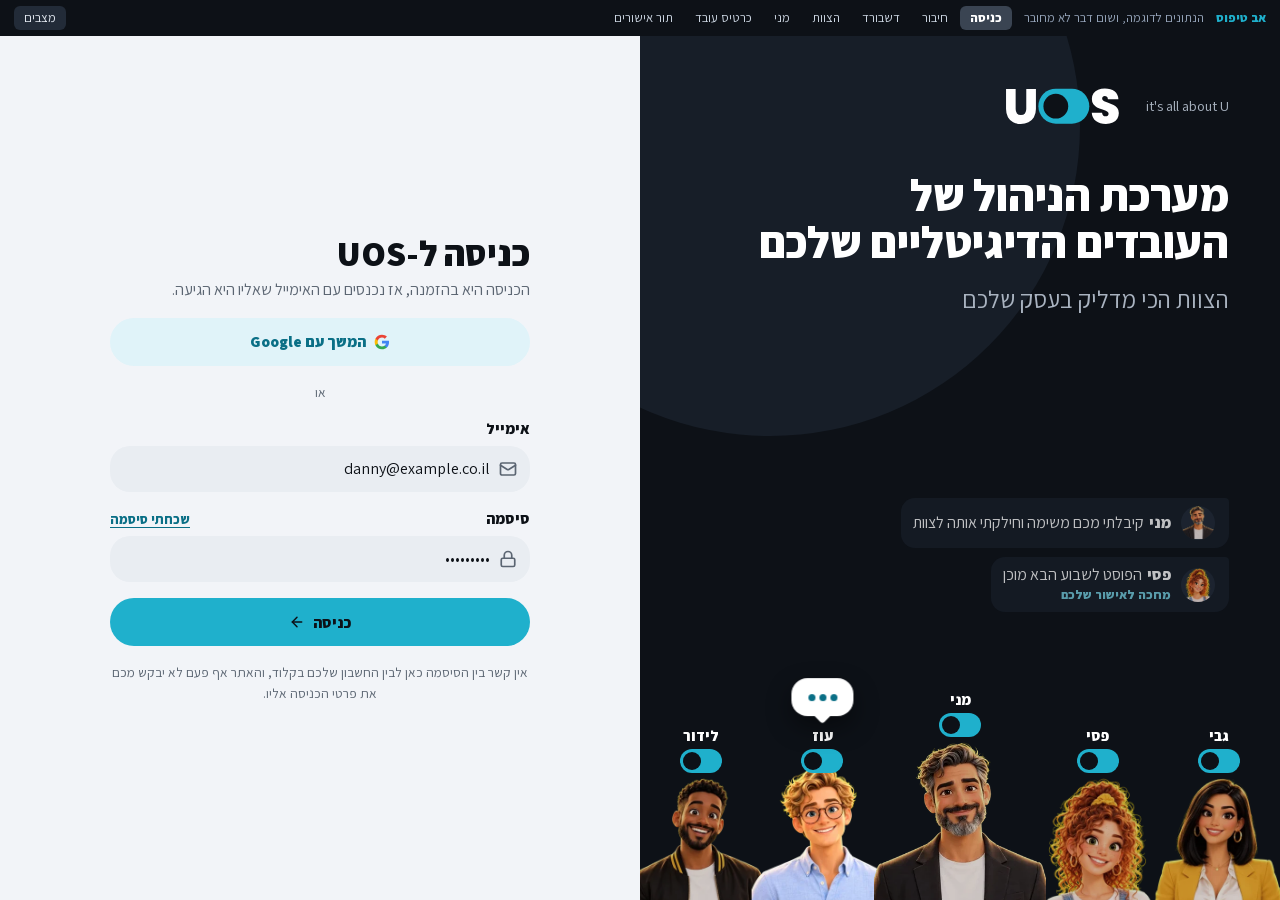
==== demo/index.html @ c89a8f2a "UOS: דלת כניסה באתר ב-uos.co.il/login, והדמו עובר ל-uos.co.il/demo דני, 17/11/2026: "ממשק יושב באתר " ====
<!DOCTYPE html>
<html lang="he" dir="rtl">
<head>
<meta charset="utf-8">
<meta name="viewport" content="width=device-width, initial-scale=1">
<title>ממשק הניהול של UOS</title>
<link rel="icon" href="data:image/svg+xml,%3Csvg xmlns='http://www.w3.org/2000/svg' viewBox='0 0 48 48'%3E%3Crect width='48' height='48' rx='13' fill='%230D1117'/%3E%3Crect x='7' y='12.3' width='34' height='23.3' rx='11.65' fill='%231FB0CC'/%3E%3Ccircle cx='18.65' cy='24' r='8.27' fill='%23fff'/%3E%3C/svg%3E">
<meta name="robots" content="noindex, nofollow, noarchive, nosnippet">
<meta property="og:title" content="ממשק הניהול של UOS">
<meta property="og:description" content="אב טיפוס, הנתונים לדוגמה">
<style>
@font-face { font-family: 'Assistant'; font-style: normal; font-weight: 400 800; font-display: swap; src: url([data-uri]) format('woff2'); unicode-range: U+0590-05FF, U+200C-2010, U+20AA, U+25CC, U+FB1D-FB4F; }
@font-face { font-family: 'Assistant'; font-style: normal; font-weight: 400 800; font-display: swap; src: url([data-uri]) format('woff2'); unicode-range: U+0000-00FF, U+0131, U+0152-0153, U+02BB-02BC, U+02C6, U+02DA, U+02DC, U+2000-200B, U+2011-206F, U+20AC, U+2122, U+2191, U+2193, U+2212, U+2215, U+FEFF, U+FFFD; }
@font-face { font-family: 'Poppins'; font-style: normal; font-weight: 800; font-display: swap; src: url([data-uri]) format('woff2'); }

/* ספר ארבעת המותגים (references/design/brands/BRANDS.md, 03/11/2026), ובמקום שהוא שותק הספר של נוריקה (projects/ai-os-product/brand, 02/11/2026). הדגש קורל #FF6652, כרטיס 32, שדה 20: חמישה צבעים וסקאלות מתוכם, טקסט שחור על תכלת ועל כתום, תכלת עמוק לטקסט על בהיר.
   בלי גרדיאנטים, בלי מסגרות ובלי קווים מפרידים: הפרדה בגוון רקע ובצל רך. כתום מלא רק לדגש אחד, וכתום רך לאזהרה. */
:root {
  --tq: #1FB0CC; --tq-50: #EDF9FB; --tq-100: #D7F1F6; --tq-200: #AAE1EC; --tq-300: #74CEDF; --tq-700: #136D7E; --tq-800: #0E4D5A; --tq-deep: #0A6F86;
  --or: #FF6652; --or-300: #FFA195; --or-600: #C33A28; --or-50: #FFF3F1; --or-soft: #FFE8E5; --or-ink: #941B0B;
  --ink: #0D1117; --ink-2: #171E28; --ink-3: #222B38; --ink-mut: #A9B3C0; --off: #C6CDD6; --off-dark: #3A4452;
  --bg: #F2F4F8; --fg: #0D1117; --muted: #5B6572; --border: #E9EDF2; --tint: #E9EDF2; --card: #fff; --hover: #F6F8FA; --row: #F2F4F8;
  --brand: var(--tq); --brand-deep: var(--tq-deep); --brand-soft: #E0F3F9; --brand-mid: var(--tq-200); --brand-ink: var(--tq-deep); --on-brand: var(--ink); --wait: var(--or-600);
  --panel: var(--ink); --side: var(--ink); --side-acc: var(--tq); --side-knob: var(--ink); --side-ink: var(--ink); --dot: var(--tq);
  --blue: var(--ink); --blue-soft: var(--tint); --green: var(--tq-deep); --green-soft: #E0F3F9; --red: #AC3424; --red-soft: var(--or-soft);
  --grad: var(--tq);
  --sh: 0 1px 2px rgba(13, 17, 23, .04), 0 6px 20px rgba(13, 17, 23, .06);
  --sh-up: 0 14px 40px rgba(13, 17, 23, .12);
  --ring: 0 0 0 4px rgba(31, 176, 204, .35);
  --r-s: 8px; --r: 14px; --r-lg: 32px;
  --f: 'Assistant', 'Arial Hebrew', Arial, sans-serif; --num: 'Poppins', 'Assistant', Arial, sans-serif; --mono: ui-monospace, Menlo, Consolas, monospace;
  --ease: cubic-bezier(.22, .61, .36, 1); --bar: 36px; --top: 64px;
  color-scheme: light;
}

* { box-sizing: border-box; }
html { height: 100%; }
body { min-height: 100%; } /* לא height: הסרגל הדביק בראש נעלם בגלילה כשהגוף נעצר בגובה החלון */
body { margin: 0; background: var(--bg); color: var(--fg); font-family: var(--f); font-size: 16px; line-height: 1.5; -webkit-font-smoothing: antialiased; }
h1, h2, h3, p, ul, dl, dd { margin: 0; padding: 0; }
ul { list-style: none; }
h1 { font-size: clamp(1.75rem, 2.8vw, 2.25rem); font-weight: 800; line-height: 1.1; }
b, strong { font-weight: 800; }
button { font: inherit; color: inherit; background: none; border: 0; padding: 0; cursor: pointer; text-align: start; }
input, textarea { font: inherit; color: inherit; }
svg.i { width: 18px; height: 18px; flex: none; fill: none; stroke: currentColor; stroke-width: 2.25; stroke-linecap: round; stroke-linejoin: round; }
:focus-visible { outline: 3px solid rgba(31, 176, 204, .55); outline-offset: 2px; border-radius: 8px; }
svg.fi-i { width: 20px; height: 20px; flex: none; fill: currentColor; }
.num { font-variant-numeric: tabular-nums; }
.code { font-family: var(--mono); direction: ltr; unicode-bidi: isolate; }
.muted { color: var(--muted); }

/* סרגל אב הטיפוס, מחוץ למוצר */
.proto { position: sticky; top: 0; z-index: 60; height: var(--bar); display: flex; align-items: center; gap: 12px; padding: 0 14px; background: var(--fg); color: #fff; font-size: .8rem; }
.proto b { white-space: nowrap; color: var(--brand); }
.proto-note { color: #94A3B8; white-space: nowrap; }
.chips { display: flex; gap: 2px; overflow-x: auto; scrollbar-width: none; flex: 1; min-width: 0; }
.chips::-webkit-scrollbar { display: none; }
.chip { padding: 2px 10px; border-radius: 6px; white-space: nowrap; color: #CBD5E1; }
.chip:hover { background: var(--ink-3); color: #fff; }
.chip[aria-current="true"] { background: var(--off-dark); color: #fff; font-weight: 800; }
.proto-more { position: relative; flex: none; }
.proto-btn { background: var(--ink-3); border-radius: 6px; padding: 2px 10px; white-space: nowrap; color: #E2E8F0; }
.proto-btn:hover { background: var(--off-dark); }
.proto :focus-visible { outline-color: var(--brand); }
.pop { position: absolute; top: calc(100% + 6px); inset-inline-end: 0; width: 280px; background: #fff; color: var(--fg); border-radius: var(--r); box-shadow: var(--sh-up); padding: 14px; display: grid; gap: 12px; z-index: 70; font-size: .84rem; }
.pop .lbl { display: block; font-weight: 800; margin-bottom: 4px; }
.pop :focus-visible { outline-color: var(--brand-deep); }
.mode { display: flex; background: var(--bg); border-radius: 8px; padding: 3px; gap: 2px; }
.mode button { flex: 1; text-align: center; border-radius: 6px; padding: 3px 6px; }
.mode button[aria-pressed="true"] { background: #fff; box-shadow: var(--sh); font-weight: 800; }

/* מעטפת */
.shell { display: grid; grid-template-columns: 256px minmax(0, 1fr); min-height: calc(100% - var(--bar)); }
.sidenav { position: sticky; top: var(--bar); height: calc(100vh - var(--bar)); background: var(--side); color: #fff; display: flex; flex-direction: column; }
.brand { height: var(--top); display: flex; align-items: center; padding-inline: 20px; flex: none; }
.brand .logo { color: #fff; }
.brand .lg-pill, .white-logo .lg-pill { fill: var(--side-acc); }
.brand .lg-knob, .white-logo .lg-knob { fill: var(--side-knob); }
.logo { display: inline-flex; align-items: center; direction: ltr; color: var(--fg); }
.lg { display: block; height: 22px; width: auto; }
.lg-pill { fill: var(--dot); }
.lg-knob { fill: #fff; }

.navs { flex: 1; overflow-y: auto; padding: 16px 10px; display: grid; gap: 18px; align-content: start; }
.navs .all { display: grid; gap: 18px; }
.navs small { display: block; padding: 0 12px 6px; color: var(--ink-mut); font-size: .76rem; font-weight: 800; }
.navs ul { display: grid; gap: 2px; }
.nv { --ic2: var(--ink); position: relative; display: flex; align-items: center; gap: 12px; width: 100%; padding: 10px 12px; border-radius: var(--r); font-weight: 800; font-size: .95rem; color: hsl(0 0% 100% / .82); transition: background .15s, color .15s; }
.nv svg.i, .nv svg.fi-i { width: 20px; height: 20px; color: var(--ink-mut); transition: color .15s; }
.nv:hover { --ic2: var(--ink-2); background: var(--ink-2); color: #fff; }
.nv[aria-current="page"] { --ic2: var(--ink-3); background: var(--ink-3); color: #fff; }
.nv[aria-current="page"] svg.i, .nv[aria-current="page"] svg.fi-i { color: var(--side-acc); }
.nv-count { margin-inline-start: auto; min-width: 21px; height: 21px; padding: 0 6px; border-radius: 999px; background: var(--side-acc); color: var(--side-ink); font-family: var(--num); font-size: .72rem; font-weight: 800; display: inline-grid; place-items: center; }
.nav-foot { padding: 10px; display: grid; gap: 2px; }
.topbar { position: sticky; top: var(--bar); z-index: 40; height: var(--top); background: #fff; display: flex; align-items: center; justify-content: space-between; gap: 12px; padding-inline: clamp(16px, 2.4vw, 32px); }
.acct { display: flex; align-items: center; gap: 10px; font-weight: 800; min-width: 0; }
.top-logo { display: none; }
.pcchip { display: inline-flex; align-items: center; gap: 7px; font-size: .84rem; font-weight: 400; color: var(--muted); padding-inline-start: 8px; white-space: nowrap; }
.top-act { display: flex; align-items: center; gap: 8px; }
.top-act .btn { height: 44px; }
.hb-lab { display: none; }
.iconbtn { --ic2: var(--bg); position: relative; width: 44px; height: 44px; display: grid; place-items: center; border-radius: 999px; background: var(--bg); color: var(--fg); transition: background .15s; }
.iconbtn:hover { --ic2: var(--tint); background: var(--tint); }
.iconbtn .dotn { position: absolute; top: -6px; inset-inline-end: -6px; min-width: 18px; height: 18px; padding: 0 4px; border-radius: 999px; background: var(--or); color: var(--ink); font-family: var(--num); font-size: .66rem; font-weight: 800; display: grid; place-items: center; }
.iconbtn .dotn.tq { background: var(--tq); }
main { padding: clamp(18px, 2.4vw, 32px); padding-bottom: 64px; min-width: 0; }
.page { max-width: 1240px; margin-inline: auto; display: grid; gap: 24px; }
.page.enter > * { animation: rise .32s var(--ease) both; }
.page.enter > *:nth-child(2) { animation-delay: .04s; }
.page.enter > *:nth-child(3) { animation-delay: .08s; }
.page.enter > *:nth-child(4) { animation-delay: .12s; }
@keyframes rise { from { opacity: 0; transform: translateY(6px); } to { opacity: 1; transform: none; } }
.head { display: flex; flex-wrap: wrap; gap: 10px 20px; align-items: flex-end; justify-content: space-between; }
.head small { display: block; color: var(--muted); font-size: .88rem; margin-bottom: 3px; }
.lead { color: var(--muted); max-width: 66ch; margin-top: 5px; }
.back { font-weight: 800; font-size: .9rem; color: var(--muted); display: inline-flex; gap: 4px; align-items: center; width: fit-content; }
.back:hover { color: var(--fg); }
.back svg.i { width: 16px; height: 16px; }

/* כפתורים */
/* הכפתורים מהספר: עגולים לגמרי, ראשי בתכלת עם טקסט שחור, משני בתכלת רך, ושום כפתור אדום */
.btn { display: inline-flex; align-items: center; justify-content: center; gap: 8px; min-height: 44px; border-radius: 999px; padding: 0 22px; font-weight: 800; font-size: .95rem; white-space: nowrap; transition: background .2s, color .2s, box-shadow .2s; }
.btn:focus-visible { outline: 0; box-shadow: var(--ring); }
.btn svg.i { width: 16px; height: 16px; }
.btn.pri { background: var(--tq); color: var(--ink); }
.btn.pri:hover { background: #4CC4DB; }
.btn.pri:active { background: #1593AD; }
.btn.line { background: var(--brand-soft); color: var(--brand-deep); }
.btn.line:hover { background: var(--tq-100); }
.btn.ghost-red { color: var(--brand-deep); }
.btn.ghost-red:hover { background: var(--tq-50); }
.btn.redline { background: var(--tint); color: var(--fg); }
.btn.redline:hover { background: var(--off); }
.btn.redfill { background: var(--ink); color: #fff; }
.btn.sim { color: var(--muted); background: var(--tint); font-weight: 800; }
.btn.sim:hover { background: var(--off); }
.btn.sm { min-height: 36px; padding: 0 16px; font-size: .88rem; }
.btn.full { width: 100%; min-height: 48px; }
.link { color: var(--muted); font-size: .87rem; font-weight: 800; display: inline-flex; align-items: center; gap: 5px; white-space: nowrap; }
.link:hover { color: var(--fg); }
.link svg.i { width: 15px; height: 15px; }
.tlink { color: var(--brand-ink); font-weight: 800; text-decoration: underline; text-underline-offset: 3px; }

/* כרטיסים */
.card { background: var(--card); border-radius: var(--r-lg); box-shadow: var(--sh); min-width: 0; }
.card-h { display: flex; align-items: center; justify-content: space-between; gap: 14px; padding: 18px 20px 12px; }
.card-h h2 { font-size: 1.15rem; font-weight: 800; line-height: 1.25; }
.card-h small { display: block; color: var(--muted); font-size: .84rem; }
.card-b { padding: 16px 20px; }
.pill { display: inline-flex; align-items: center; gap: 5px; border-radius: 999px; padding: 2px 10px; font-size: .78rem; font-weight: 800; white-space: nowrap; }
.pill.accent { background: var(--brand-soft); color: var(--brand-ink); }
.pill.green { background: var(--green-soft); color: var(--green); }
.pill.red { background: var(--or-soft); color: var(--or-ink); }
.pill.blue { background: var(--blue-soft); color: var(--blue); }
.pill.gray { background: var(--tint); color: var(--muted); }
.dot { display: inline-block; width: 8px; height: 8px; border-radius: 50%; flex: none; background: var(--tq); }
.dot.live { animation: ping 2.2s ease-out infinite; }
.dot.bad { background: var(--or-600); }
.dot.off { background: var(--off); }
.dot.wait { background: var(--wait); animation: pingg 1.8s ease-out infinite; }
@keyframes ping { 0% { box-shadow: 0 0 0 0 rgba(31, 176, 204, .5); } 100% { box-shadow: 0 0 0 8px rgba(31, 176, 204, 0); } }
@keyframes pingg { 0% { box-shadow: 0 0 0 0 rgba(255, 102, 82, .55); } 100% { box-shadow: 0 0 0 9px rgba(255, 102, 82, 0); } }

/* דמות */
.face { display: inline-block; flex: none; border-radius: 50%; object-fit: cover; object-position: top center; background: var(--brand-soft); width: 40px; height: 40px; }
.face.s { width: 30px; height: 30px; }
.face.l { width: 46px; height: 46px; }
.off-face { filter: grayscale(1); opacity: .65; }
.stack { display: inline-flex; }
.stack .face { width: 30px; height: 30px; box-shadow: 0 0 0 2px #fff; }
.stack .face + .face { margin-inline-start: -9px; }

/* התראה */
.alert { display: flex; flex-wrap: wrap; align-items: center; gap: 6px 12px; border-radius: var(--r); padding: 11px 16px; }
.alert svg.i { flex: none; }
.alert b { font-weight: 800; }
.alert span { flex: 1 1 300px; }
.alert.red { background: var(--or-soft); color: var(--or-ink); }
.alert.red svg.i { color: var(--or-600); }
.alert.solid { background: var(--ink); color: #fff; } /* לא קורל: הדגש רק בפרט קטן, וכאן הוא כבר על הפעמון */

/* כרטיסי נתון */
.tiles { display: grid; grid-template-columns: repeat(4, minmax(0, 1fr)); gap: 16px; }
.tile { position: relative; overflow: hidden; display: flex; flex-direction: column; gap: 12px; width: 100%; padding: 18px 20px; background: #fff; border-radius: var(--r-lg); box-shadow: var(--sh); transition: transform .22s var(--ease), box-shadow .22s var(--ease); }
button.tile:hover { transform: translateY(-2px); box-shadow: var(--sh-up); }
.tile > * { position: relative; }
.tile .ic { --ic2: var(--t-bg); width: 46px; height: 46px; border-radius: var(--r); background: var(--t-bg); color: var(--t-fg); display: grid; place-items: center; }
.tile .ic svg.i, .tile .ic svg.fi-i { width: 26px; height: 26px; }
.tile .lab { color: var(--muted); font-size: .88rem; }
.tile .val { font-family: var(--num); font-size: 1.85rem; font-weight: 800; line-height: 1.1; }
.tile .val small { font-size: .95rem; font-weight: 400; color: var(--muted); letter-spacing: 0; }
.tile .sub { color: var(--muted); font-size: .82rem; margin-top: 3px; }
.t-accent { --t-bg: var(--brand-soft); --t-fg: var(--tq); }
.t-green { --t-bg: var(--brand-soft); --t-fg: var(--tq); }
.t-red { --t-bg: var(--or-soft); --t-fg: var(--or-600); }
.t-blue { --t-bg: var(--tint); --t-fg: var(--ink); }

/* לוח הצוות */
.board-th, .bw { display: grid; grid-template-columns: minmax(210px, 1.5fr) minmax(170px, 1fr) minmax(190px, auto) 56px 38px; gap: 16px; align-items: center; padding-inline: 20px; }
.board-th { padding-block: 4px 6px; margin-inline: 10px; font-size: .8rem; font-weight: 800; color: var(--muted); }
.bw { padding-block: 12px; margin: 0 10px 6px; border-radius: var(--r); background: var(--row); transition: background .15s; }
.bw:hover { background: var(--tq-50); }
.bw.late { background: var(--or-50); }
.bw-who { display: flex; align-items: center; gap: 12px; min-width: 0; width: 100%; }
.bw-who b { display: block; font-weight: 800; font-size: 1rem; line-height: 1.25; transition: color .15s; }
.bw-who small { display: block; color: var(--muted); font-size: .84rem; line-height: 1.3; }
.bw-who:hover b { color: var(--brand-deep); }
.hb { display: flex; align-items: center; gap: 9px; font-size: .9rem; font-weight: 800; }
.hb.bad { color: var(--red); }
.hb.off { color: var(--muted); font-weight: 400; }
.sync { display: block; font-size: .78rem; font-weight: 400; color: var(--muted); }
.lvcell { display: grid; gap: 3px; justify-items: start; }
.lvcell small { font-size: .78rem; color: var(--muted); }
.lvs { display: inline-flex; background: var(--tint); border-radius: 999px; padding: 3px; gap: 2px; }
.lvs button { width: 34px; height: 30px; border-radius: 999px; text-align: center; font-family: var(--num); font-weight: 800; font-size: .86rem; color: var(--muted); transition: background .15s, color .15s; }
.lvs button:hover { color: var(--fg); background: #fff; }
.lvs button[aria-pressed="true"] { background: var(--tq); color: var(--ink); }
.bw.off .lvs { opacity: .55; }
/* המתג מהספר: דלוק בתכלת עם ידית שחורה, כבוי באפור עם ידית לבנה. בעברית הידית של הדלוק בצד שמאל, כמו בלוגו */
.sw { position: relative; width: 42px; height: 24px; border-radius: 999px; background: var(--off); flex: none; transition: background .25s; }
.sw::before { content: ""; position: absolute; inset: -10px; }
.sw::after { content: ""; position: absolute; top: 3px; right: 3px; width: 18px; height: 18px; border-radius: 50%; background: #fff; box-shadow: 0 1px 3px rgba(0, 0, 0, .25); transition: right .45s ease-in-out, background .25s; }
.sw[aria-checked="true"] { background: var(--tq); }
.sw[aria-checked="true"]::after { right: 21px; background: var(--ink); box-shadow: none; }
.sw:disabled { opacity: .45; cursor: not-allowed; }
.rowconfirm { display: flex; flex-wrap: wrap; align-items: center; gap: 8px 14px; padding: 12px 20px; margin: 0 10px 6px; border-radius: var(--r); background: var(--brand-soft); }
.rowconfirm span { flex: 1 1 320px; }
.rowconfirm b { font-weight: 800; }
.board-foot { display: flex; flex-wrap: wrap; align-items: center; justify-content: space-between; gap: 10px 16px; padding: 12px 20px; }
.guard { display: inline-flex; align-items: center; gap: 8px; color: var(--muted); font-size: .88rem; }
.guard svg.i { color: var(--green); }
.two { display: grid; grid-template-columns: repeat(2, minmax(0, 1fr)); gap: 20px; align-items: start; }
.lrow { display: flex; align-items: center; gap: 12px; padding: 11px 16px; margin: 0 10px 6px; width: calc(100% - 20px); border-radius: var(--r); background: var(--row); }
.lrow:last-child { margin-bottom: 10px; }
button.lrow:hover { background: var(--tq-50); }
.lrow .tx { flex: 1; min-width: 0; }
.lrow b { display: block; font-weight: 800; line-height: 1.3; }
.lrow small { display: block; color: var(--muted); font-size: .82rem; }
.lrow time { color: var(--muted); font-size: .84rem; white-space: nowrap; }
.empty { display: grid; justify-items: center; text-align: center; gap: 6px; padding: 34px 20px; }
.empty .eic { --ic2: var(--tq-50); width: 64px; height: 64px; border-radius: 50%; background: var(--tq-50); color: var(--tq); display: grid; place-items: center; margin-bottom: 6px; }
.empty .eic svg { width: 30px; height: 30px; }
.empty b { font-weight: 800; font-size: 1.05rem; }
.empty p { color: var(--muted); max-width: 48ch; }

/* כניסה */
.login { display: grid; grid-template-columns: minmax(0, 1fr) minmax(0, 1fr); min-height: calc(100vh - var(--bar)); }
.login-side { position: relative; overflow: hidden; background: var(--panel); color: #fff; display: flex; flex-direction: column; padding: clamp(28px, 4vw, 56px); gap: 18px; }
.login-side::before { content: ""; position: absolute; width: 620px; height: 620px; border-radius: 50%; top: -220px; inset-inline-end: -180px; background: var(--ink-2); }
.white-logo { position: relative; display: inline-flex; align-items: center; gap: 5px; direction: ltr; align-self: flex-start; }
.white-logo { color: #fff; }
.white-logo .lg { height: clamp(34px, 3vw, 46px); }
.lg-btn { display: block; padding: 0; background: none; border: 0; color: inherit; cursor: pointer; }
.lg-knob { transition: transform .5s ease-in-out; }
.lg-pill { transition: fill .3s; }
.lg-btn.idle .lg-knob { animation: lg-knob 6s var(--ease) infinite; }
.lg-btn[aria-pressed="false"] .lg-knob, .logo:hover .lg-knob { transform: translateX(46px); }
.lg-btn[aria-pressed="false"] .lg-pill { fill: var(--off-dark); }
@keyframes lg-knob { 0%, 58% { transform: none; } 66%, 82% { transform: translateX(46px); } 90%, 100% { transform: none; } }
.white-logo i { width: 0; margin-inline: 8px; }
.white-logo .t { font-size: .92rem; font-weight: 400; color: var(--ink-mut); }
.login-side h2 { position: relative; font-size: clamp(2.1rem, 3.5vw, 4.4rem); font-weight: 800; line-height: 1.06; margin-top: clamp(10px, 3vh, 36px); color: #fff; }
.login-side p { position: relative; font-size: clamp(1.2rem, 1.9vw, 1.9rem); font-weight: 400; line-height: 1.25; color: var(--ink-mut); }
.lu-feed { position: relative; flex: 1 1 0; min-height: 130px; display: flex; flex-direction: column; justify-content: flex-end; align-items: flex-start; gap: 9px; overflow: hidden; -webkit-mask-image: linear-gradient(180deg, transparent 0, #000 30px); mask-image: linear-gradient(180deg, transparent 0, #000 30px); }
.lu-card { flex: none; display: flex; align-items: center; gap: 10px; max-width: min(500px, 100%); padding: 8px 14px 8px 12px; border-radius: 14px; background: var(--ink-2); border: 0; color: #fff; line-height: 1.3; transition: opacity .35s, transform .4s var(--ease); }
.lu-card { border-start-start-radius: 4px; }
.lu-card.old { opacity: .74; }
.lu-card.fresh { animation: lu-fresh 1.1s var(--ease); }
@keyframes lu-fresh { from { background: var(--tq-800); } }
.lu-fly { position: absolute; top: 0; left: 0; z-index: 6; opacity: 0; pointer-events: none; transform-origin: var(--tail) 100%; transition: transform .52s cubic-bezier(.3, 1.28, .6, 1), opacity .12s; will-change: transform; }
.lu-fly.on { opacity: 1; }
.lu-fly.open { transition: transform .3s var(--ease), width .3s var(--ease), height .3s var(--ease); }
.lu-fly.land { transition: transform .58s cubic-bezier(.45, .05, .2, 1), width .58s cubic-bezier(.45, .05, .2, 1), height .58s cubic-bezier(.45, .05, .2, 1); }
.lu-bub { position: relative; overflow: hidden; width: 100%; height: 100%; max-width: none; background: #fff; border-radius: 16px; color: var(--fg); box-shadow: 0 10px 26px rgba(0, 0, 0, .45); transition: background .5s, border-color .5s, border-radius .5s, color .5s, box-shadow .5s; }
.lu-fly.land .lu-bub { background: var(--ink-2); border-radius: 14px; border-start-start-radius: 4px; color: #fff; box-shadow: none; }
.lu-card.lu-bub img { width: 0; margin-inline-end: -10px; opacity: 0; transition: width .58s cubic-bezier(.45, .05, .2, 1), margin .58s cubic-bezier(.45, .05, .2, 1), opacity .35s; }
.lu-fly.land .lu-bub img { width: 34px; margin-inline-end: 0; opacity: 1; }
.lu-fly .lu-tx { flex: none; width: var(--tw); opacity: 0; transition: opacity .22s .08s; }
.lu-fly.open .lu-tx { opacity: 1; }
.lu-card.lu-bub .lu-ap { color: var(--brand-deep); transition: color .5s; }
.lu-fly.land .lu-bub .lu-ap { color: var(--tq-300); }
.lu-dots { position: absolute; inset: 0; display: flex; align-items: center; justify-content: center; gap: 4px; transition: opacity .14s; }
.lu-dots i { width: 7px; height: 7px; border-radius: 50%; background: var(--brand-deep); animation: tdot 1s infinite; }
.lu-dots i:nth-child(2) { animation-delay: .15s; }
.lu-dots i:nth-child(3) { animation-delay: .3s; }
.lu-fly.open .lu-dots { opacity: 0; }
.lu-tail { position: absolute; top: 100%; left: var(--tail); width: 14px; height: 14px; margin: -9px 0 0 -7px; border-radius: 3px; background: #fff; transform: rotate(45deg); transition: left .3s var(--ease), opacity .16s; }
.lu-fly.land .lu-tail { opacity: 0; }
.lu-card.in { animation: lu-in .42s var(--ease) both; }
.lu-card img { flex: none; width: 34px; height: 34px; border-radius: 50%; object-fit: cover; object-position: top center; background: var(--ink-3); }
.lu-card b { font-weight: 800; margin-inline-end: 5px; }
.lu-card .lu-ap { display: block; margin-top: 1px; color: var(--tq-300); font-size: .8rem; font-weight: 800; }
@keyframes lu-in { from { opacity: 0; transform: translateY(12px); } }
.lineup { position: relative; margin-inline: calc(clamp(28px, 4vw, 56px) * -1); margin-bottom: calc(clamp(28px, 4vw, 56px) * -1 - 14px); display: flex; justify-content: center; align-items: flex-end; }
.lu { position: relative; flex: 1 1 19%; min-width: 0; display: flex; flex-direction: column; align-items: center; transition: transform .38s var(--ease); }
.lu:nth-child(3) { flex-basis: 24%; z-index: 2; }
.lu:nth-child(2), .lu:nth-child(4) { z-index: 1; }
.lu:nth-child(2) { transition-delay: .05s; } .lu:nth-child(3) { transition-delay: .1s; } .lu:nth-child(4) { transition-delay: .15s; } .lu:nth-child(5) { transition-delay: .2s; }
.lu img { display: block; width: 112%; max-width: none; margin-inline: -6%; height: auto; transform-origin: 50% 100%; transition: transform .38s var(--ease), filter .38s; }
.lu.talk img { transform: translateY(-7px) scale(1.035); }
.lineup.speaking .lu:not(.talk):not(.off) img { filter: brightness(.82) saturate(.88); }
.lu.off { transform: translateY(16px); }
.lu.off img { filter: grayscale(1) brightness(.68); }
.lu-c { position: relative; z-index: 3; display: flex; flex-direction: column; align-items: center; gap: 5px; margin-bottom: 5px; color: #fff; font-size: .92rem; font-weight: 800; line-height: 1; }
.lu .sw { background: var(--off-dark); }
.lu .sw[aria-checked="true"] { background: var(--side-acc); }
.lu .sw[aria-checked="true"]::after { background: var(--side-knob); }
@media (prefers-reduced-motion: reduce) { .lg-btn.idle .lg-knob, .lu-card.in { animation: none; } }
.login-form { background: var(--bg); display: grid; place-items: center; padding: clamp(24px, 4vw, 56px); }
.login-form .inner { width: min(420px, 100%); display: grid; gap: 16px; }
.field { display: grid; gap: 6px; }
.field label, .flabel { font-weight: 800; font-size: .93rem; display: flex; justify-content: space-between; align-items: baseline; }
.inwrap { position: relative; }
.inwrap svg.i { position: absolute; inset-inline-start: 13px; top: 50%; transform: translateY(-50%); color: var(--muted); pointer-events: none; }
.field input, .field textarea { width: 100%; min-height: 46px; padding: 10px 16px; border: 0; border-radius: 20px; background: var(--tint); transition: background .15s, box-shadow .15s; }
.inwrap input { padding-inline-start: 40px; }
.inwrap input.ltr { padding-right: 40px; padding-left: 14px; }
.field input:focus, .field textarea:focus { outline: 0; background: #fff; box-shadow: var(--ring); }
input.ltr { direction: ltr; text-align: right; }
.or { display: flex; align-items: center; justify-content: center; color: var(--muted); font-size: .84rem; }
.fine { color: var(--muted); font-size: .84rem; text-align: center; }

/* חיבור */
.stage { position: relative; display: grid; grid-template-columns: 1fr minmax(90px, 1.3fr) 1fr; align-items: center; gap: 8px; padding: 26px clamp(16px, 4vw, 48px) 20px; background: var(--tq-50); border-radius: var(--r-lg) var(--r-lg) 0 0; }
.stage.ok { background: var(--brand-soft); }
.node { display: grid; justify-items: center; gap: 5px; text-align: center; min-width: 0; }
.node-ic { --ic2: #fff; width: 68px; height: 68px; border-radius: var(--r-lg); background: #fff; box-shadow: var(--sh-up); display: grid; place-items: center; }
.node-ic svg.i, .node-ic svg.fi-i { width: 34px; height: 34px; color: var(--tq); }
.node-ic .mark { display: block; width: 42px; height: auto; color: var(--fg); }
.node b { font-weight: 800; }
.node small { color: var(--muted); font-size: .82rem; }
.wire { position: relative; height: 4px; border-radius: 4px; margin-top: -40px; background-image: repeating-linear-gradient(90deg, var(--brand) 0 8px, transparent 8px 16px); background-size: 16px 4px; animation: flow .7s linear infinite; }
@keyframes flow { to { background-position: -16px 0; } }
.stage.ok .wire { background: var(--tq); animation: none; }
.wire .chk { position: absolute; top: 50%; left: 50%; translate: -50% -50%; width: 30px; height: 30px; border-radius: 50%; background: var(--tq); color: var(--ink); display: grid; place-items: center; box-shadow: 0 0 0 4px var(--brand-soft); animation: pop .35s var(--ease) both; }
.wire .chk svg.i { width: 16px; height: 16px; }
@keyframes pop { from { opacity: 0; scale: .6; } to { opacity: 1; scale: 1; } }
.waitline { display: flex; align-items: center; justify-content: center; gap: 12px; font-weight: 800; padding: 12px 20px; flex-wrap: wrap; }
.conn { display: grid; grid-template-columns: minmax(0, 1.55fr) minmax(290px, 1fr); gap: 20px; align-items: start; }
.steps { display: grid; padding: 6px 20px 8px; }
.step { position: relative; display: grid; grid-template-columns: 34px minmax(0, 1fr); gap: 14px; padding: 15px 0; }
.step:not(:last-child)::before { content: ""; position: absolute; inset-inline-start: 16px; top: 52px; bottom: -12px; width: 2px; background: var(--border); }
.step .n { width: 34px; height: 34px; border-radius: 50%; background: var(--grad); color: var(--on-brand); display: grid; place-items: center; font-family: var(--num); font-weight: 800; font-size: .9rem; position: relative; }
.step h3 { font-size: 1.02rem; font-weight: 800; line-height: 1.35; margin-top: 4px; }
.step p { color: var(--muted); font-size: .92rem; }
.step .body { display: grid; gap: 9px; min-width: 0; }
.cmd { display: flex; align-items: center; gap: 8px; justify-content: space-between; background: var(--brand-soft); border-radius: var(--r); padding: 8px; }
.cmd .code { font-size: 1.06rem; font-weight: 800; padding-inline: 10px; white-space: nowrap; overflow-x: auto; scrollbar-width: none; }
.meta { display: flex; flex-wrap: wrap; gap: 6px 14px; color: var(--muted); font-size: .86rem; align-items: center; }
.meta .tm { display: inline-flex; align-items: center; gap: 5px; }
.meta svg.i { width: 15px; height: 15px; }
.chatmock { background: var(--ink); color: var(--tint); border-radius: var(--r); padding: 12px 14px; font-size: .9rem; display: grid; gap: 6px; }
.chatmock .q { direction: ltr; text-align: right; font-family: var(--mono); font-size: .84rem; color: var(--brand); }
.flowh { display: flex; align-items: center; gap: 9px; font-weight: 800; }
.flowh .fi { --ic2: var(--brand-soft); width: 38px; height: 38px; border-radius: 12px; display: grid; place-items: center; background: var(--brand-soft); color: var(--tq); }
.flowh .fi svg.i, .flowh .fi svg.fi-i { width: 22px; height: 22px; }
.flow { display: grid; gap: 7px; padding: 10px 0 0; font-size: .92rem; }
.flow li { display: flex; gap: 8px; }
.flow svg.i { width: 15px; height: 15px; margin-top: 4px; color: var(--muted); }
.flowbox + .flowbox { margin-top: 24px; }
.okfaces { display: flex; flex-wrap: wrap; justify-content: center; gap: 16px 22px; padding: 18px 20px 6px; }
.okfaces div { display: grid; justify-items: center; gap: 5px; animation: pop .4s var(--ease) both; font-weight: 800; }
.okfaces .face { width: 72px; height: 72px; }
.okfaces small { color: var(--muted); font-weight: 400; font-size: .8rem; }
.okcta { display: flex; justify-content: center; padding: 14px 20px 22px; }
.kv { display: grid; grid-template-columns: max-content minmax(0, 1fr); gap: 0 28px; }
.kv > * { padding: 9px 0; }
.kv dt { color: var(--muted); }
.kv dd { font-weight: 800; }
.confirm { background: var(--bg); border-radius: var(--r); padding: 12px 14px; display: grid; gap: 10px; }
.confirm .row { display: flex; gap: 8px; flex-wrap: wrap; }

/* כרטיס עובד */
.wh { position: relative; overflow: hidden; display: flex; flex-wrap: wrap; align-items: flex-end; gap: 12px 22px; padding: 22px 24px 0; background: var(--tq-50); }
.wh::before { content: ""; position: absolute; width: 230px; height: 230px; border-radius: 50%; inset-inline-start: -30px; top: 6px; background: var(--tq-100); }
.wh .port { position: relative; width: 148px; height: 148px; display: block; object-fit: contain; object-position: bottom; flex: none; }
.wh.isoff .port { filter: grayscale(1); opacity: .7; }
.wh .txt { position: relative; flex: 1 1 280px; min-width: 0; padding-bottom: 20px; align-self: center; }
.wh h1 { font-size: 2rem; }
.wh .tt { font-weight: 800; font-size: 1.04rem; }
.wh .pills { display: flex; flex-wrap: wrap; gap: 6px; margin-top: 9px; }
.swbox { position: relative; display: flex; align-items: center; gap: 12px; background: #fff; border-radius: var(--r); box-shadow: var(--sh); padding: 10px 14px; margin-bottom: 20px; align-self: center; }
.swbox b { display: block; line-height: 1.2; font-weight: 800; }
.swbox small { color: var(--muted); font-size: .8rem; }
.ladder { display: grid; grid-template-columns: repeat(4, minmax(0, 1fr)); padding: 18px 12px 8px; }
.rung { position: relative; display: grid; justify-items: center; align-content: start; text-align: center; gap: 4px; padding: 0 10px 8px; border-radius: 12px; }
.rung::before { content: ""; position: absolute; top: 17px; inset-inline-start: 50%; width: 100%; height: 3px; background: var(--border); }
.rung:last-child::before { display: none; }
.rung.past::before { background: var(--brand); }
.rung .n { position: relative; width: 36px; height: 36px; border-radius: 50%; background: var(--tint); display: grid; place-items: center; font-family: var(--num); font-weight: 800; color: var(--muted); transition: background .15s, transform .15s; }
.rung.past .n { background: var(--brand-soft); color: var(--brand-deep); }
.rung[aria-pressed="true"] .n { background: var(--tq); color: var(--ink); box-shadow: 0 0 0 5px rgba(31, 176, 204, .25); }
.rung:hover .n { transform: scale(1.08); }
.rung[aria-disabled="true"] { cursor: help; }
.rung[aria-disabled="true"]:hover .n { transform: none; }
.rung b { font-weight: 800; margin-top: 6px; line-height: 1.25; }
.rung small { color: var(--muted); font-size: .84rem; line-height: 1.35; max-width: 24ch; }
.wgrid { display: grid; grid-template-columns: minmax(0, 1.25fr) minmax(0, 1fr); gap: 20px; align-items: start; }
.hbbig { font-size: 1.3rem; font-weight: 800; line-height: 1.2; }
.hbbig.bad { color: var(--red); }
.chart { display: block; width: 100%; height: auto; margin-top: 10px; }
.chartf { display: flex; justify-content: space-between; color: var(--muted); font-size: .78rem; margin-top: 2px; }
.tl { position: relative; display: grid; gap: 14px; padding: 16px 20px; }
.tl::before { content: ""; position: absolute; inset-inline-start: 24px; top: 24px; bottom: 28px; width: 2px; background: var(--border); }
.tl li { position: relative; display: grid; grid-template-columns: 10px minmax(0, 1fr) auto; gap: 12px; align-items: baseline; }
.tl .d { width: 10px; height: 10px; border-radius: 50%; background: var(--tq); box-shadow: 0 0 0 3px #fff; position: relative; top: 1px; }
.tl .d.stop { background: var(--or-600); }
.tl .d.ask { background: var(--ink); }
.tl time { color: var(--muted); font-size: .82rem; white-space: nowrap; }
.mstats { display: grid; grid-template-columns: repeat(2, minmax(0, 1fr)); gap: 12px; }
.mstat { background: var(--bg); border-radius: var(--r); padding: 12px 16px; }
.mstat b { display: block; font-family: var(--num); font-size: 1.45rem; font-weight: 800; line-height: 1.1; }
.mstat small { color: var(--muted); font-size: .82rem; }

/* תור האישורים */
.inbox { display: grid; grid-template-columns: 340px minmax(0, 1fr); overflow: hidden; }
.ilist { background: #fff; min-width: 0; padding-bottom: 8px; }
.iitem { position: relative; display: grid; grid-template-columns: 40px minmax(0, 1fr); gap: 11px; padding: 13px 14px; margin: 0 8px 4px; width: calc(100% - 16px); border-radius: var(--r); transition: background .15s; }
.iitem:hover { background: var(--hover); }
.iitem[aria-current="true"] { background: var(--brand-soft); }
.iitem b { display: block; font-weight: 800; line-height: 1.3; }
.iitem small { display: block; color: var(--muted); font-size: .82rem; margin-top: 2px; }
.iitem .pill { margin-top: 6px; }
.idone { padding: 12px 16px 14px; }
.idone h3 { font-size: .8rem; font-weight: 800; color: var(--muted); margin-bottom: 6px; }
.idone li { display: flex; align-items: center; justify-content: space-between; gap: 8px; padding: 6px 0; font-size: .88rem; }
.idetail { padding: 22px clamp(16px, 2.4vw, 30px) 24px; display: grid; gap: 16px; align-content: start; background: var(--hover); min-width: 0; }
.dhead { display: grid; grid-template-columns: 46px minmax(0, 1fr) auto; gap: 12px; align-items: center; }
.dhead h2 { font-size: 1.22rem; font-weight: 800; line-height: 1.25; }
.dhead small { color: var(--muted); font-size: .86rem; }
.preview { background: #fff; border-radius: var(--r-lg); box-shadow: var(--sh); max-width: 600px; overflow: hidden; }
.pv-h { display: flex; align-items: center; gap: 10px; padding: 14px 16px 8px; }
.pv-h .pva { width: 34px; height: 34px; border-radius: 50%; background: var(--blue-soft); color: var(--blue); display: grid; place-items: center; font-weight: 800; flex: none; }
.pv-h b { display: block; line-height: 1.2; font-weight: 800; }
.pv-h small { color: var(--muted); font-size: .8rem; }
.pv-b { padding: 13px 16px 15px; }
.mailh { display: grid; grid-template-columns: max-content minmax(0, 1fr); gap: 2px 12px; padding: 12px 16px; background: var(--hover); font-size: .9rem; }
.mailh dt { color: var(--muted); }
.mailh dd { font-weight: 400; }
.filel li { display: flex; align-items: center; gap: 10px; padding: 10px 16px; }
.filel li:nth-child(even) { background: var(--hover); }
.filel svg.i { color: var(--muted); }
.will { display: flex; gap: 10px; align-items: flex-start; font-weight: 800; max-width: 600px; }
.will svg.i { color: var(--brand-deep); margin-top: 3px; }
.apact { display: flex; flex-wrap: wrap; gap: 8px; }
.apact .btn.pri { min-width: 120px; }

/* שיחות */
main.fill { padding: 0; }
.ig-h { position: sticky; top: 0; z-index: 1; display: flex; align-items: center; gap: 10px; padding: 12px 16px 6px; background: #fff; }
.ig-h b { display: block; font-weight: 800; line-height: 1.2; }
.ig-h small { display: block; color: var(--muted); font-size: .8rem; }
.ig-n { margin-inline-start: auto; min-width: 22px; height: 22px; padding: 0 6px; border-radius: 999px; background: var(--grad); color: var(--on-brand); font-family: var(--num); font-size: .72rem; font-weight: 800; display: grid; place-items: center; }
.iitem.nf { grid-template-columns: minmax(0, 1fr); }
.m-queue { align-self: flex-end; width: min(520px, 100%); display: flex; flex-wrap: wrap; align-items: center; justify-content: space-between; gap: 10px; padding: 10px 14px; background: #fff; border-radius: var(--r); box-shadow: var(--sh); font-weight: 800; }
.cs { display: grid; grid-template-columns: 320px minmax(0, 1fr); height: calc(100vh - var(--bar) - var(--top)); height: calc(100dvh - var(--bar) - var(--top)); background: #fff; }
.cs-list { overflow-y: auto; min-height: 0; padding-bottom: 12px; }
.cs-lh { padding: 18px 18px 8px; }
.cs-lh h1 { font-size: 1.35rem; font-weight: 800; line-height: 1.2; }
.cs-lh p { color: var(--muted); font-size: .88rem; margin-top: 2px; }
.cs-sec { padding: 14px 18px 4px; font-size: .74rem; font-weight: 800; color: var(--muted); }
.cs-item { position: relative; display: grid; grid-template-columns: auto minmax(0, 1fr) auto; gap: 11px; align-items: center; width: calc(100% - 16px); margin-inline: 8px; padding: 10px 12px; border-radius: var(--r); text-align: start; transition: background .15s; }
.cs-item:hover { background: var(--hover); }
.cs-item[aria-current="true"] { background: var(--brand-soft); }
.cs-item b { display: block; font-weight: 800; line-height: 1.25; }
.cs-item small { display: block; color: var(--muted); font-size: .84rem; line-height: 1.35; white-space: nowrap; overflow: hidden; text-overflow: ellipsis; }
.cs-item.un small { color: var(--fg); font-weight: 800; }
.cs-meta { display: grid; justify-items: end; gap: 4px; font-size: .74rem; color: var(--muted); }
.cs-un { min-width: 20px; height: 20px; padding: 0 6px; border-radius: 999px; background: var(--grad); color: var(--on-brand); font-family: var(--num); font-size: .7rem; font-weight: 800; display: grid; place-items: center; }
.cs-av { position: relative; display: inline-flex; flex: none; }
.cs-av > .dot { position: absolute; bottom: 0; inset-inline-end: 0; outline: 2px solid #fff; }
.cs-cl { width: 40px; height: 40px; flex: none; border-radius: 50%; background: var(--fg); color: #fff; display: grid; place-items: center; }
.cs-cl.s { width: 30px; height: 30px; }
.cs-cl svg.i { width: 19px; height: 19px; }
.cs-cl.s svg.i { width: 15px; height: 15px; }
.cs-th { display: flex; flex-direction: column; min-width: 0; min-height: 0; background: var(--bg); }
.cs-h { display: flex; align-items: center; gap: 11px; padding: 10px clamp(12px, 2vw, 22px); background: #fff; }
.cs-h > div { min-width: 0; flex: 1; }
.cs-h b { display: block; font-weight: 800; font-size: 1.05rem; line-height: 1.25; }
.cs-h small { display: block; color: var(--muted); font-size: .84rem; white-space: nowrap; overflow: hidden; text-overflow: ellipsis; }
.cs-back { display: none; }
.cs-bn { padding: 12px clamp(12px, 3vw, 34px) 0; }
.cs-msgs { flex: 1; min-height: 0; overflow-y: auto; padding: 18px clamp(12px, 3vw, 34px); display: flex; flex-direction: column; gap: 10px; }
.cs-empty { margin: auto; text-align: center; color: var(--muted); max-width: 34ch; }
.m-row { display: flex; gap: 8px; align-items: flex-end; max-width: min(640px, 92%); }
.m-row.me { align-self: flex-start; }
.m-row.w { align-self: flex-end; }
.m { padding: 10px 16px; border-radius: 20px; line-height: 1.5; box-shadow: var(--sh); overflow-wrap: anywhere; white-space: pre-wrap; }
.m p + p { margin-top: 8px; }
.m.me { background: var(--brand-soft); border-start-start-radius: 6px; box-shadow: none; }
.m.w { background: #fff; border-start-end-radius: 6px; }
.m-t { display: flex; align-items: center; gap: 4px; font-size: .72rem; color: var(--muted); margin-top: 3px; padding-inline: 4px; }
.m-t svg.i { width: 13px; height: 13px; }
.m-t.ok svg.i { color: var(--green); }
.m-note, .m-day { align-self: center; text-align: center; font-size: .8rem; border-radius: 999px; padding: 3px 12px; }
.m-note { color: var(--muted); background: #fff; }
.m-day { color: var(--muted); font-weight: 800; background: var(--tint); }
.m-ap { width: min(520px, 100%); align-self: flex-end; background: #fff; border-radius: var(--r-lg); overflow: hidden; box-shadow: var(--sh); flex: none; }
.m-ap-h { display: flex; justify-content: space-between; align-items: center; gap: 10px; padding: 9px 14px; background: var(--brand-soft); font-weight: 800; font-size: .92rem; }
.m-ap.done { box-shadow: none; }
.m-ap.done .m-ap-h { background: #fff; font-weight: 400; }
.m-ap-b { padding: 12px 14px; display: grid; gap: 10px; }
.m-ap-b > b { font-weight: 800; }
.td { display: inline-flex; gap: 4px; align-items: center; height: 18px; }
.td i { width: 7px; height: 7px; border-radius: 50%; background: var(--muted); animation: tdot 1s infinite; }
.td i:nth-child(2) { animation-delay: .15s; }
.td i:nth-child(3) { animation-delay: .3s; }
@keyframes tdot { 0%, 60%, 100% { opacity: .3; } 30% { opacity: 1; } }
.cs-foot { background: #fff; padding: 10px clamp(12px, 3vw, 34px) 12px; display: grid; gap: 8px; }
.cs-chips { display: flex; gap: 6px; overflow-x: auto; scrollbar-width: none; }
.cs-chips::-webkit-scrollbar { display: none; }
.cs-chip { flex: none; min-height: 36px; padding: 0 14px; display: inline-flex; align-items: center; border-radius: 999px; background: var(--bg); font-size: .88rem; font-weight: 800; white-space: nowrap; transition: background .15s, color .15s; }
.cs-chip:hover { background: var(--brand-soft); color: var(--brand-deep); }
.cs-form { display: flex; align-items: flex-end; gap: 8px; }
.cs-form textarea { flex: 1; min-width: 0; resize: none; min-height: 44px; padding: 11px 16px; border: 0; border-radius: 22px; max-height: 140px; font: inherit; background: var(--tint); color: inherit; }
.cs-form textarea:focus { outline: 0; background: #fff; box-shadow: var(--ring); }
.cs-form .btn { height: 44px; }
.cs-fix { display: flex; align-items: center; gap: 8px; justify-content: space-between; font-size: .86rem; font-weight: 800; background: var(--brand-soft); border-radius: var(--r); padding: 6px 12px; }
.cs-block { display: flex; flex-wrap: wrap; align-items: center; justify-content: space-between; gap: 10px; color: var(--muted); font-weight: 800; padding-block: 4px; }
.chatb svg.i { width: 17px; height: 17px; }
.quick { display: flex; align-items: center; gap: 10px; padding: 8px 10px 8px 14px; background: #fff; border-radius: 999px; box-shadow: var(--sh); transition: box-shadow .15s; }
.quick:focus-within { box-shadow: var(--sh), var(--ring); }
.quick input { flex: 1; min-width: 0; border: 0; outline: 0; background: transparent; font-size: 1rem; padding: 6px 2px; color: inherit; }
.fs-i { display: flex; flex-wrap: wrap; align-items: center; gap: 8px 12px; padding: 11px 16px; margin: 0 10px 6px; border-radius: var(--r); background: var(--row); }
.fs-i:last-child { margin-bottom: 10px; }
.fs-i > b { flex: 1 1 200px; font-weight: 800; }
.fs-c { width: 26px; height: 26px; flex: none; border-radius: 50%; display: grid; place-items: center; background: var(--tint); color: var(--muted); font-family: var(--num); font-weight: 800; font-size: .78rem; }
.fs-c svg.i { width: 15px; height: 15px; }
.fs-i.done .fs-c { background: var(--brand-soft); color: var(--brand-deep); }
.fs-i.done > b { color: var(--muted); font-weight: 400; }
.fs-i.next { background: var(--brand-soft); }
.fs-i.next .fs-c { background: var(--tq); color: var(--ink); }
.modal.welcome { width: min(500px, 100%); padding: 0; gap: 0; overflow: hidden; }
.welcome-top { background: var(--panel); color: #fff; padding: 18px 22px; }
.says { display: grid; grid-template-columns: 76px minmax(0, 1fr); gap: 12px; padding: 18px 22px 4px; align-items: start; }
.says img { width: 76px; height: 76px; border-radius: 50%; object-fit: cover; object-position: top center; background: var(--brand-soft); }
.says .bub { position: relative; background: var(--brand-soft); border-radius: 16px; border-start-end-radius: 4px; padding: 12px 14px; line-height: 1.5; }
.says .bub p + p { margin-top: 8px; }
.says .tx { opacity: 0; animation: saysin .25s .9s forwards; }
.says .td { position: absolute; inset-inline-start: 14px; top: 14px; animation: saysout 0s .9s forwards; }
@keyframes saysin { to { opacity: 1; } }
@keyframes saysout { to { visibility: hidden; } }

/* חלון וטוסט */
.scrim { position: fixed; inset: 0; background: rgba(13, 17, 23, .5); display: grid; place-items: center; padding: 16px; z-index: 80; animation: fade .15s; }
@keyframes fade { from { opacity: 0; } }
.modal { background: #fff; border-radius: var(--r-lg); width: min(440px, 100%); padding: 22px; display: grid; gap: 14px; box-shadow: var(--sh-up); }
.modal h2 { font-size: 1.25rem; font-weight: 800; }
.modal .row { display: flex; gap: 8px; }
.toast { position: fixed; left: 50%; translate: -50% 0; bottom: 22px; background: var(--fg); color: #fff; border-radius: 999px; padding: 10px 20px; font-weight: 800; font-size: .9rem; z-index: 90; max-width: calc(100% - 32px); text-align: center; box-shadow: var(--sh-up); }

/* נייד */
/* דשבורד חי: אותה שורת דמויות כמו בכניסה, ולכל עובד בועה עם מה שהוא עושה עכשיו */
.dhero { position: relative; overflow: hidden; border-radius: var(--r-lg); background: var(--panel); color: #fff; padding: clamp(18px, 2.2vw, 28px) clamp(18px, 2.6vw, 34px) 0; box-shadow: var(--sh-up); }
.dhero::before { content: ""; position: absolute; width: 520px; height: 520px; border-radius: 50%; top: -250px; inset-inline-end: -150px; background: var(--ink-2); pointer-events: none; }
.dhero :focus-visible { outline-color: #fff; }
.dhero.flat { padding-bottom: clamp(18px, 2.2vw, 28px); }
.dh-top { position: relative; display: flex; flex-wrap: wrap; gap: 14px 32px; align-items: flex-start; justify-content: space-between; }
.dh-top > div:first-child { flex: 1 1 340px; min-width: 0; }
.dh-date { display: block; color: var(--ink-mut); font-size: .88rem; font-weight: 400; margin-bottom: 3px; }
.dh-top h1 { font-size: clamp(1.7rem, 2.8vw, 2.5rem); color: #fff; }
.dh-sum { margin-top: 8px; font-size: clamp(1.02rem, 1.25vw, 1.16rem); line-height: 1.4; max-width: 60ch; color: var(--tint); min-height: 2.8em; }
.dh-side { display: grid; gap: 8px; justify-items: end; }
.dlive { display: inline-flex; align-items: center; gap: 7px; font-size: .84rem; font-weight: 800; padding: 3px 11px 3px 12px; border-radius: 999px; background: var(--ink-3); color: #fff; white-space: nowrap; }
.dlive .dot { background: var(--side-acc); }
.dlive.bad { background: var(--or-soft); color: var(--or-ink); }
.dlive.bad .dot { background: var(--ink); }
.dstats { display: flex; gap: 8px; }
.dstat { min-width: 98px; padding: 9px 14px; border-radius: var(--r); background: var(--ink-2); color: #fff; transition: background .15s; }
button.dstat:hover { background: var(--ink-3); }
.dstat b { display: block; font-family: var(--num); font-size: 1.4rem; font-weight: 800; line-height: 1.15; }
.dstat small { display: block; font-size: .78rem; color: var(--ink-mut); white-space: nowrap; }
.bump { display: inline-block; animation: d-bump .5s var(--ease); }
@keyframes d-bump { 40% { transform: scale(1.24); } }

.dline { position: relative; display: flex; align-items: flex-end; justify-content: center; margin-top: -14px; }
.dw { position: relative; flex: 1 1 0; min-width: 0; max-width: 232px; display: flex; flex-direction: column; align-items: center; transition: transform .38s var(--ease); }
.dw-bub { width: 100%; min-height: 104px; display: flex; align-items: flex-end; justify-content: center; padding: 0 5px 11px; }
.dbub { position: relative; width: 100%; max-width: 206px; padding: 8px 11px 9px; border-radius: 14px; background: #fff; color: var(--fg); box-shadow: 0 10px 26px rgba(0, 0, 0, .45); font-size: .9rem; font-weight: 800; line-height: 1.25; text-align: center; transform-origin: 50% 100%; }
.dbub::after { content: ""; position: absolute; top: 100%; left: 50%; width: 13px; height: 13px; margin: -8px 0 0 -6.5px; border-radius: 3px; background: inherit; transform: rotate(45deg); }
.dbub .dt { display: block; margin-top: 2px; font-size: .78rem; font-weight: 400; color: var(--muted); }
.dbub.late { background: var(--or-soft); color: var(--or-ink); }
.dbub .lu-dots { opacity: 0; }
.dbub.pop { animation: dbub-in .5s cubic-bezier(.3, 1.28, .6, 1) both; }
.dbub.pop .lu-dots { animation: d-dots .72s both; }
.dbub.pop .dbub-tx { animation: d-tx .28s .68s both; }
@keyframes dbub-in { from { opacity: 0; transform: translateY(46px) scale(.22); } to { opacity: 1; transform: none; } }
@keyframes d-dots { 0%, 85% { opacity: 1; } 100% { opacity: 0; } }
@keyframes d-tx { from { opacity: 0; } to { opacity: 1; } }
.d-fly { position: fixed; top: 0; left: 0; z-index: 80; margin: 0; max-width: none; overflow: hidden; pointer-events: none; }
.d-fly.land { transition: transform .62s cubic-bezier(.45, .05, .2, 1), width .62s cubic-bezier(.45, .05, .2, 1), height .62s cubic-bezier(.45, .05, .2, 1), border-radius .62s, box-shadow .62s; border-radius: var(--r); box-shadow: none; }
.d-fly::after { display: none; }

.dw-who { position: relative; z-index: 2; display: flex; flex-direction: column; align-items: center; color: #fff; text-align: center; }
.dw-name { display: inline-flex; align-items: center; gap: 6px; font-weight: 800; font-size: 1.05rem; line-height: 1.15; }
.dw-name .dot { display: none; background: var(--side-acc); }
.dw.is-work .dw-name .dot { display: inline-block; }
.dw-who:hover .dw-name { text-decoration: underline; text-underline-offset: 3px; }
.dw-sub { display: block; min-height: 1.3em; font-size: .8rem; color: var(--ink-mut); line-height: 1.3; white-space: nowrap; }
.dw.is-late .dw-sub { color: var(--or-300); font-weight: 800; }
.dw-pic { display: block; width: 100%; line-height: 0; }
.dw-pic img { display: block; width: min(100%, 172px); height: auto; margin: 11px auto -14px; transform-origin: 50% 100%; transition: transform .38s var(--ease), filter .38s; }
.dw.is-work .dw-pic img { transform: translateY(-4px) scale(1.03); }
.dw.is-idle .dw-pic img { filter: brightness(.84) saturate(.9); }
.dw.is-late .dw-pic img { filter: brightness(.74) saturate(.8); }
.dw.is-off .dw-pic img, .dw.is-halt .dw-pic img, .dw.is-quiet .dw-pic img { filter: grayscale(1) brightness(.68); }
.dw.is-off, .dw.is-halt { transform: translateY(12px); }
.dw-ap { position: absolute; z-index: 3; bottom: 34px; inset-inline-start: calc(50% + 34px); min-width: 26px; height: 26px; padding: 0 7px; display: inline-flex; align-items: center; justify-content: center; border-radius: 999px; background: var(--tq); color: var(--ink); font-family: var(--num); font-size: .78rem; font-weight: 800; box-shadow: 0 2px 8px rgba(0, 0, 0, .4); }
.dw-ap:hover { filter: brightness(1.08); }

.dgrid { display: grid; grid-template-columns: minmax(0, 1fr) 320px; gap: 20px; align-items: start; }
.dseg { display: inline-flex; background: var(--tint); border-radius: 999px; padding: 4px; gap: 2px; flex: none; }
.dseg button { min-height: 32px; padding: 0 16px; border-radius: 999px; font-size: .88rem; font-weight: 800; color: var(--muted); transition: background .15s, color .15s; }
.dseg button:hover { color: var(--fg); }
.dseg button[aria-pressed="true"] { background: #fff; color: var(--fg); box-shadow: var(--sh); }

/* רצועת היום: כל פס הוא עבודה, הזמן זורם מימין לשמאל, והקו הוא עכשיו */
.tlx { --who: 92px; --sum: 158px; padding: 10px 20px 12px; }
.tl-row { display: grid; grid-template-columns: var(--who) minmax(0, 1fr) var(--sum); gap: 12px; align-items: center; padding-block: 5px; }
.tl-who { display: flex; align-items: center; gap: 8px; min-width: 0; font-weight: 800; }
.tl-who:hover b { color: var(--brand-deep); }
.tl-who b { font-weight: 800; }
.tl-lane { position: relative; height: 32px; border-radius: var(--r-s); background: var(--bg); }
.tl-lane.off { background: repeating-linear-gradient(135deg, var(--bg) 0 6px, var(--tint) 6px 8px); }
.tlx:not(.noline) .tl-lane::after { content: ""; position: absolute; top: -5px; bottom: -5px; inset-inline-start: var(--now); width: 2px; margin-inline-start: -1px; background: var(--fg); opacity: .5; pointer-events: none; }
.tl-b { position: absolute; top: 4px; bottom: 4px; min-width: 5px; border-radius: 6px; background: var(--brand); box-shadow: 0 0 0 1px var(--card); }
.tl-b:hover { filter: brightness(.86); }
.tl-b.run { min-width: 8px; background-color: var(--brand-deep); background-image: repeating-linear-gradient(135deg, hsl(0 0% 100% / .38) 0 5px, transparent 5px 10px); background-size: 200% 100%; animation: tl-run 1.4s linear infinite; }
@keyframes tl-run { to { background-position: -40px 0; } }
.tl-miss { position: absolute; top: 50%; width: 16px; height: 16px; margin-top: -8px; transform: translateX(50%); border-radius: 50%; background: var(--or-600); box-shadow: 0 0 0 2px var(--card); }
.tl-note { position: absolute; inset: 0; display: flex; align-items: center; justify-content: center; font-size: .8rem; font-weight: 400; color: var(--muted); pointer-events: none; }
.tl-lane.off .tl-note { color: var(--muted); }
.tl-hours { position: relative; height: 22px; font-size: .76rem; color: var(--muted); }
.tl-hours span { position: absolute; top: 2px; transform: translateX(50%); }
.tl-hours span.first { transform: none; }
.tl-hours span.last { transform: translateX(100%); }
.tl-now { position: absolute; top: 0; z-index: 2; inset-inline-start: var(--now); transform: translateX(50%); padding: 0 8px; border-radius: 999px; background: var(--fg); color: #fff; font-family: var(--num); font-weight: 800; line-height: 1.5; }
.tlx.noline .tl-now { display: none; }
.tl-sum { min-width: 0; line-height: 1.25; }
.tl-sum b { display: block; font-weight: 800; font-size: .92rem; }
.tl-sum small { display: block; color: var(--muted); font-size: .78rem; }
.d-foot { display: flex; flex-wrap: wrap; align-items: center; gap: 4px 16px; padding: 10px 20px 14px; font-size: .8rem; color: var(--muted); }
.d-foot > span { display: inline-flex; align-items: center; gap: 6px; }
.d-foot i { flex: none; display: inline-block; }
.lg-work { width: 18px; height: 10px; border-radius: 3px; background: var(--brand); }
.lg-miss { width: 10px; height: 10px; border-radius: 50%; background: var(--or-600); }
.lg-off { width: 18px; height: 10px; border-radius: 3px; background: repeating-linear-gradient(135deg, var(--bg) 0 3px, var(--off) 3px 5px); }
.d-foot .sp { margin-inline-start: auto; }

/* השבוע: גוון אחד, כהה יותר כשנעשה יותר, והמספר כתוב בתוך הריבוע */
.wk { --who: 92px; --sum: 158px; padding: 10px 20px 12px; display: grid; gap: 5px; }
.wk-row { display: grid; grid-template-columns: var(--who) repeat(7, minmax(0, 1fr)) var(--sum); gap: 5px; align-items: center; }
.wk-d { text-align: center; font-size: .78rem; font-weight: 400; color: var(--muted); }
.wk-d.today { color: var(--fg); font-weight: 800; }
.wk-c { height: 36px; border-radius: var(--r-s); display: grid; place-items: center; font-family: var(--num); font-weight: 800; font-size: .88rem; color: var(--fg); background: var(--bg); font-variant-numeric: tabular-nums; }
.wk-c.l1 { background: var(--tq-100); }
.wk-c.l2 { background: var(--tq-200); }
.wk-c.l3 { background: var(--tq-300); }
.wk-c.l4 { background: var(--tq-700); color: #fff; }
.wk-c.today { box-shadow: 0 6px 14px rgba(13, 17, 23, .18); transform: translateY(-2px); }
.wk-sum { margin-inline-start: 7px; min-width: 0; line-height: 1.25; }
.wk-sum b { display: block; font-weight: 800; font-size: .92rem; }
.wk-sum small { display: block; color: var(--muted); font-size: .78rem; }

/* מה קרה לאחרונה */
.frow { display: flex; align-items: center; gap: 10px; padding: 9px 14px; margin: 0 10px 6px; border-radius: var(--r); background: var(--row); transition: transform .42s var(--ease); }
.frow:last-child { margin-bottom: 10px; }
.frow-none { padding: 18px; color: var(--muted); font-size: .9rem; }
.frow .tx { flex: 1; min-width: 0; font-size: .9rem; line-height: 1.3; }
.frow .tx b { font-weight: 800; }
.frow .tx small { display: block; color: var(--muted); font-size: .78rem; }
.frow time { color: var(--muted); font-size: .8rem; font-variant-numeric: tabular-nums; }
.frow.fresh { animation: frow-in 1.1s var(--ease); }
@keyframes frow-in { from { background: var(--brand-soft); } to { background: var(--row); } }
.d-tip { position: fixed; z-index: 90; max-width: 260px; padding: 5px 10px; border-radius: 8px; background: var(--fg); color: #fff; font-size: .8rem; font-weight: 800; line-height: 1.3; pointer-events: none; transform: translate(-50%, calc(-100% - 8px)); box-shadow: var(--sh-up); }

/* תצוגת מנהל: שורה לכל אדם */

@media (max-width: 1180px) { .dgrid { grid-template-columns: minmax(0, 1fr); } }
@media (max-width: 1100px) {
}
@media (max-width: 1040px) {
  .dline { display: grid; gap: 0; margin-top: 12px; padding-bottom: 6px; }
  .dw { max-width: none; display: grid; grid-template-columns: 62px minmax(0, 1fr); column-gap: 12px; grid-template-areas: "pic who" "pic bub"; align-items: center; padding: 10px 12px; margin-bottom: 8px; border-radius: var(--r); background: var(--ink-2); transform: none !important; }
  .dw-pic { grid-area: pic; width: 62px; align-self: start; }
  .dw-pic img { width: 62px; height: 62px; margin: 0; border-radius: 50%; object-fit: cover; object-position: top center; background: var(--ink-3); transform: none !important; }
  .dw-who { grid-area: who; flex-direction: row; flex-wrap: wrap; align-items: baseline; gap: 2px 10px; text-align: start; }
  .dw-bub { grid-area: bub; min-height: 0; padding: 0; justify-content: flex-start; }
  .dbub { max-width: none; margin-top: 7px; text-align: start; }
  .dbub:empty { display: none; }
  .dbub::after { top: 12px; left: auto; inset-inline-start: 0; margin: 0 -6px 0 0; }
  .dw-ap { bottom: auto; top: 8px; inset-inline-start: auto; inset-inline-end: 0; }
}
@media (max-width: 720px) {
  .dh-side { justify-items: stretch; width: 100%; }
  .dlive { justify-self: start; }
  .dstats { display: grid; grid-template-columns: repeat(3, minmax(0, 1fr)); }
  .dstat { min-width: 0; padding: 7px 10px; }
  .dstat small { white-space: normal; line-height: 1.15; }
  .tl-row { grid-template-columns: minmax(0, 1fr) auto; grid-template-areas: "who sum" "lane lane"; gap: 4px 12px; padding-block: 7px; }
  .tl-row .tl-who { grid-area: who; } .tl-row .tl-sum { grid-area: sum; text-align: end; } .tl-row .tl-lane, .tl-row .tl-hours { grid-area: lane; }
  .tl-row.ax { grid-template-areas: "lane lane"; }
  .tl-row.ax > span:not(.tl-hours) { display: none; }
  .tl-hours .opt { display: none; }
  .tl-sum small { max-width: 200px; }
  .wk-row { grid-template-columns: 34px repeat(7, minmax(0, 1fr)); gap: 4px; }
  .wk-who b, .wk-row.hd .wk-sum { display: none; }
  .wk-sum { grid-column: 2 / -1; margin: 0 0 8px; display: flex; flex-wrap: wrap; gap: 0 8px; align-items: baseline; }
  .wk-c { height: 32px; font-size: .84rem; }
  .d-foot .sp { margin-inline-start: 0; }
}
@media (max-width: 1100px) {
  .tiles { grid-template-columns: repeat(2, minmax(0, 1fr)); }
  .board-th { display: none; }
  .hb-lab { display: inline; }
  .bw { grid-template-columns: minmax(0, 1fr) auto auto; grid-template-areas: "w c s" "h h h" "l l l"; gap: 8px 12px; }
  .bw > .chatb { grid-area: c; }
  .bw-who { grid-area: w; }
  .bw > .sw { grid-area: s; }
  .hb { grid-area: h; }
  .lvcell { grid-area: l; grid-template-columns: auto minmax(0, 1fr); align-items: center; gap: 10px; }
}
@media (max-width: 900px) {
  .shell { grid-template-columns: minmax(0, 1fr); }
  .sidenav { position: fixed; bottom: 0; top: auto; inset-inline: 0; height: auto; z-index: 50; flex-direction: row; padding: 5px 6px calc(5px + env(safe-area-inset-bottom)); }
  .brand, .nav-foot, .navs small { display: none; }
  .navs { padding: 0; display: block; overflow: visible; width: 100%; }
  .navs section { display: contents; }
  .navs .all { display: grid; grid-auto-flow: column; grid-auto-columns: minmax(0, 1fr); gap: 2px; }
  .navs ul { display: contents; }
  .nv { flex-direction: column; gap: 1px; font-size: .72rem; padding: 5px 2px; text-align: center; }
  .nv[aria-current="page"]::after { display: none; }
  .nv-count { position: absolute; top: 0; inset-inline-end: calc(50% - 24px); min-width: 17px; height: 17px; font-size: .66rem; padding: 0 4px; }
  .top-logo { display: inline-flex; }
  .acct-name { display: none; }
  .pcchip { border: 0; padding: 0; }
  main { padding-bottom: 96px; }
  .two, .conn, .wgrid { grid-template-columns: minmax(0, 1fr); }
  .login { grid-template-columns: minmax(0, 1fr); min-height: 0; }
  .login-form { order: -1; }
  .login-side { min-height: 0; }
  .login-side h2 { font-size: clamp(1.6rem, 7.3vw, 3.4rem); }
  .login-side p { font-size: clamp(1.1rem, 4.6vw, 1.6rem); }
  .lu-card { font-size: .9rem; }
  .lu-c { font-size: .82rem; }
  .proto-note { display: none; }
  .inbox { grid-template-columns: minmax(0, 1fr); }
  .cs { grid-template-columns: minmax(0, 1fr); height: calc(100vh - var(--bar) - var(--top) - 62px); height: calc(100dvh - var(--bar) - var(--top) - 62px); }
    .cs .cs-th { display: none; }
  .cs.open .cs-th { display: flex; }
  .cs.open .cs-list { display: none; }
  .cs-back { display: grid; }
  main.fill { padding-bottom: 0; }
  .ilist { padding-bottom: 8px; }
  .ladder { grid-template-columns: minmax(0, 1fr); padding: 14px 16px; gap: 2px; }
  .rung { grid-template-columns: 36px minmax(0, 1fr); justify-items: start; text-align: start; column-gap: 12px; padding: 0 0 14px; }
  .rung .n { grid-row: span 2; }
  .rung b { margin-top: 0; }
  .rung small { max-width: none; }
  .rung::before { top: 36px; bottom: 0; inset-inline-start: 17px; width: 3px; height: auto; }
  .wh .port { width: 112px; height: 112px; }
  .swbox { width: 100%; }
  .toast { bottom: 84px; }
}
@media (max-width: 520px) {
  .tiles { gap: 10px; }
  .tile { padding: 14px; }
  .tile .val { font-size: 1.5rem; }
  .step .n { width: 30px; height: 30px; }
  .cmd { flex-wrap: wrap; }
  .cmd .code { font-size: .96rem; flex: 1 1 100%; padding-block: 4px; }
  .cmd .btn { width: 100%; }
  .stage { padding-inline: 8px; }
}
@media (prefers-reduced-motion: reduce) {
  *, *::before, *::after { transition: none !important; animation: none !important; }
  .says .tx { opacity: 1; }
  .says .td { display: none; }
}
</style>
</head>
<body>
<div class="proto" id="proto"></div>
<div id="app"></div>
<div id="layer"></div>
<div class="toast" id="toast" role="status" aria-live="polite" hidden></div>
<div class="d-tip" id="d-tip" hidden></div>

<script>
/* אב טיפוס בלבד: כל המצב בזיכרון של הדף, ואין אף קריאה לשרת */
var FACE = { meni: '[data-uri]', gabi: '[data-uri]', pesi: '[data-uri]', oz: '[data-uri]', lidor: '[data-uri]' };
var L = {
  users: '<path d="M16 21v-2a4 4 0 0 0-4-4H6a4 4 0 0 0-4 4v2"/><circle cx="9" cy="7" r="4"/><path d="M22 21v-2a4 4 0 0 0-3-3.87"/><path d="M16 3.13a4 4 0 0 1 0 7.75"/>',
  checks: '<path d="m3 17 2 2 4-4"/><path d="m3 7 2 2 4-4"/><path d="M13 6h8"/><path d="M13 12h8"/><path d="M13 18h8"/>',
  plug: '<path d="M12 22v-5"/><path d="M9 8V2"/><path d="M15 8V2"/><path d="M18 8v5a4 4 0 0 1-4 4h-4a4 4 0 0 1-4-4V8Z"/>',
  book: '<path d="M12 7v14"/><path d="M3 18a1 1 0 0 1-1-1V4a1 1 0 0 1 1-1h5a4 4 0 0 1 4 4 4 4 0 0 1 4-4h5a1 1 0 0 1 1 1v13a1 1 0 0 1-1 1h-6a3 3 0 0 0-3 3 3 3 0 0 0-3-3z"/>',
  sliders: '<path d="M21 4h-7"/><path d="M10 4H3"/><path d="M21 12h-9"/><path d="M8 12H3"/><path d="M21 20h-5"/><path d="M12 20H3"/><path d="M14 2v4"/><path d="M8 10v4"/><path d="M16 18v4"/>',
  bell: '<path d="M6 8a6 6 0 0 1 12 0c0 7 3 9 3 9H3s3-2 3-9"/><path d="M10.3 21a1.94 1.94 0 0 0 3.4 0"/>',
  mail: '<rect width="20" height="16" x="2" y="4" rx="2"/><path d="m22 7-8.97 5.7a1.94 1.94 0 0 1-2.06 0L2 7"/>',
  lock: '<rect width="18" height="11" x="3" y="11" rx="2"/><path d="M7 11V7a5 5 0 0 1 10 0v4"/>',
  down: '<path d="M12 15V3"/><path d="M21 15v4a2 2 0 0 1-2 2H5a2 2 0 0 1-2-2v-4"/><path d="m7 10 5 5 5-5"/>',
  left: '<path d="m12 19-7-7 7-7"/><path d="M19 12H5"/>',
  right: '<path d="M5 12h14"/><path d="m12 5 7 7-7 7"/>',
  upleft: '<path d="M7 17V7h10"/><path d="M17 17 7 7"/>',
  copy: '<rect width="14" height="14" x="8" y="8" rx="2"/><path d="M4 16c-1.1 0-2-.9-2-2V4c0-1.1.9-2 2-2h10c1.1 0 2 .9 2 2"/>',
  check: '<path d="M20 6 9 17l-5-5"/>',
  laptop: '<path d="M20 16V7a2 2 0 0 0-2-2H6a2 2 0 0 0-2 2v9m16 0H4m16 0 1.28 2.55a1 1 0 0 1-.9 1.45H3.62a1 1 0 0 1-.9-1.45L4 16"/>',
  shield: '<path d="M20 13c0 5-3.5 7.5-7.66 8.95a1 1 0 0 1-.67-.01C7.5 20.5 4 18 4 13V6a1 1 0 0 1 1-1c2 0 4.5-1.2 6.24-2.72a1.17 1.17 0 0 1 1.52 0C14.51 3.81 17 5 19 5a1 1 0 0 1 1 1z"/><path d="m9 12 2 2 4-4"/>',
  stop: '<polygon points="7.86 2 16.14 2 22 7.86 22 16.14 16.14 22 7.86 22 2 16.14 2 7.86"/><rect x="9" y="9" width="6" height="6" rx="1"/>',
  activity: '<path d="M22 12h-2.48a2 2 0 0 0-1.93 1.46l-2.35 8.36a.25.25 0 0 1-.48 0L9.24 2.18a.25.25 0 0 0-.48 0l-2.35 8.36A2 2 0 0 1 4.49 12H2"/>',
  clock: '<circle cx="12" cy="12" r="10"/><polyline points="12 6 12 12 16 14"/>',
  alert: '<path d="m21.73 18-8-14a2 2 0 0 0-3.48 0l-8 14A2 2 0 0 0 4 21h16a2 2 0 0 0 1.73-3"/><path d="M12 9v4"/><path d="M12 17h.01"/>',
  send: '<path d="M14.536 21.686a.5.5 0 0 0 .937-.024l6.5-19a.496.496 0 0 0-.635-.635l-19 6.5a.5.5 0 0 0-.024.937l7.93 3.18a2 2 0 0 1 1.112 1.11z"/><path d="m21.854 2.147-10.94 10.939"/>',
  plus: '<path d="M5 12h14"/><path d="M12 5v14"/>',
  file: '<path d="M15 2H6a2 2 0 0 0-2 2v16a2 2 0 0 0 2 2h12a2 2 0 0 0 2-2V7Z"/><path d="M14 2v4a2 2 0 0 0 2 2h4"/><path d="M10 9H8"/><path d="M16 13H8"/><path d="M16 17H8"/>',
  power: '<path d="M12 2v10"/><path d="M18.4 6.6a9 9 0 1 1-12.77.04"/>',
  people: '<path d="M19 21v-2a4 4 0 0 0-4-4H9a4 4 0 0 0-4 4v2"/><circle cx="12" cy="7" r="4"/>',
  x: '<path d="M18 6 6 18"/><path d="m6 6 12 12"/>',
  chat: '<path d="M7.9 20A9 9 0 1 0 4 16.1L2 22Z"/>',
  clip: '<path d="m21.44 11.05-9.19 9.19a6 6 0 0 1-8.49-8.49l8.57-8.57A4 4 0 1 1 18 8.84l-8.59 8.57a2 2 0 0 1-2.83-2.83l8.49-8.48"/>',
  inbox: '<polyline points="22 12 16 12 14 15 10 15 8 12 2 12"/><path d="M5.45 5.11 2 12v6a2 2 0 0 0 2 2h16a2 2 0 0 0 2-2v-6l-3.45-6.89A2 2 0 0 0 16.76 4H7.24a2 2 0 0 0-1.79 1.11z"/>'
};
function I(n) { return '<svg class="i" viewBox="0 0 24 24" aria-hidden="true">' + L[n] + '</svg>'; }
/* אייקונים מלאים לפי הספר, לניווט, לאריחים ולמצבים ריקים. הקטנים שבתוך כפתורים נשארים בקו */
var F = {
  activity: '<path d="M28 5 12 26h11l-3 17 16-22H25l3-16Z" style="stroke:currentColor;stroke-width:5;stroke-linejoin:round"/>',
  alert: '<path d="M28 5 12 26h11l-3 17 16-22H25l3-16Z" style="stroke:currentColor;stroke-width:5;stroke-linejoin:round"/>',
  chat: '<path d="M8 22c0-8 6-14 16-14s16 6 16 14-6 14-16 14h-3l-8 6 1-8c-4-2-6-6-6-12Z"/><circle cx="17" cy="22" r="2.5" style="fill:var(--ic2,#fff)"/><circle cx="24" cy="22" r="2.5" style="fill:var(--ic2,#fff)"/><circle cx="31" cy="22" r="2.5" style="fill:var(--ic2,#fff)"/>',
  users: '<circle cx="24" cy="16" r="9"/><path d="M7 43c0-10 7-15 17-15s17 5 17 15c0 2-1 3-3 3H10c-2 0-3-1-3-3Z"/>',
  people: '<circle cx="33" cy="15" r="7"/><path d="M33 26c7 0 12 4 12 11 0 1.5-1 2.5-2.5 2.5H34c0-5-2-9.5-5.5-12.8 1.4-.5 3-.7 4.5-.7Z"/><circle cx="18" cy="17" r="8"/><path d="M3 41c0-8.5 6-13 15-13s15 4.5 15 13c0 1.7-1 2.7-2.7 2.7H5.7C4 43.7 3 42.7 3 41Z"/>',
  checks: '<circle cx="24" cy="24" r="19"/><path d="M15 25l7 7 12-14" style="fill:none;stroke:var(--ic2,#fff);stroke-width:4.5;stroke-linecap:round;stroke-linejoin:round"/>',
  check: '<circle cx="24" cy="24" r="19"/><path d="M15 25l7 7 12-14" style="fill:none;stroke:var(--ic2,#fff);stroke-width:4.5;stroke-linecap:round;stroke-linejoin:round"/>',
  inbox: '<rect x="6" y="9" width="36" height="33" rx="11"/><rect x="12" y="22" width="24" height="14" rx="6" style="fill:var(--ic2,#fff)"/><rect x="14" y="4" width="5" height="10" rx="2.5"/><rect x="29" y="4" width="5" height="10" rx="2.5"/>',
  plug: '<rect x="15" y="4" width="5" height="12" rx="2.5"/><rect x="28" y="4" width="5" height="12" rx="2.5"/><rect x="9" y="13" width="30" height="20" rx="10"/><circle cx="24" cy="23" r="3.5" style="fill:var(--ic2,#fff)"/><rect x="21.5" y="30" width="5" height="14" rx="2.5"/>',
  book: '<rect x="8" y="5" width="32" height="38" rx="10"/><rect x="15" y="14" width="18" height="5" rx="2.5" style="fill:var(--ic2,#fff)"/><rect x="15" y="23" width="12" height="5" rx="2.5" style="fill:var(--ic2,#fff)"/>',
  sliders: '<rect x="5" y="7" width="38" height="15" rx="7.5"/><circle cx="14" cy="14.5" r="4.5" style="fill:var(--ic2,#fff)"/><rect x="5" y="26" width="38" height="15" rx="7.5"/><circle cx="34" cy="33.5" r="4.5" style="fill:var(--ic2,#fff)"/>',
  bell: '<path d="M24 5c-7.5 0-13 5.5-13 13v7l-3.5 6c-1 2 0 3.5 2.3 3.5h28.4c2.3 0 3.3-1.5 2.3-3.5L37 25v-7c0-7.5-5.5-13-13-13Z"/><rect x="18" y="37" width="12" height="7" rx="3.5"/>',
  laptop: '<rect x="8" y="7" width="32" height="24" rx="8"/><rect x="13" y="12" width="22" height="14" rx="4" style="fill:var(--ic2,#fff)"/><rect x="3" y="34" width="42" height="7" rx="3.5"/>',
  lock: '<path d="M16 22v-5a8 8 0 0 1 16 0v5" style="fill:none;stroke:currentColor;stroke-width:5;stroke-linecap:round"/><rect x="8" y="21" width="32" height="22" rx="9"/><circle cx="24" cy="31" r="3.5" style="fill:var(--ic2,#fff)"/><path d="M24 33v4" style="fill:none;stroke:var(--ic2,#fff);stroke-width:4.5;stroke-linecap:round;stroke-linejoin:round"/>',
  clock: '<circle cx="24" cy="24" r="19"/><path d="M24 14v11l7 5" style="fill:none;stroke:var(--ic2,#fff);stroke-width:4.5;stroke-linecap:round;stroke-linejoin:round"/>',
  shield: '<path d="M24 5c6 4 11 5 16 5v13c0 10-7 17-16 21C15 40 8 33 8 23V10c5 0 10-1 16-5Z" style="stroke:currentColor;stroke-width:4;stroke-linejoin:round"/><path d="M17 24l5 5 9-10" style="fill:none;stroke:var(--ic2,#fff);stroke-width:4.5;stroke-linecap:round;stroke-linejoin:round"/>',
  mail: '<rect x="5" y="10" width="38" height="28" rx="11"/><path d="M13 19l11 8 11-8" style="fill:none;stroke:var(--ic2,#fff);stroke-width:4.5;stroke-linecap:round;stroke-linejoin:round"/>'
};
function FI(n) { return F[n] ? '<svg class="fi-i" viewBox="0 0 48 48" aria-hidden="true">' + F[n] + '</svg>' : I(n); }
function esc(t) { var d = document.createElement('div'); d.textContent = t == null ? '' : t; return d.innerHTML; }
var GOOGLE = '<svg width="16" height="16" viewBox="0 0 24 24" aria-hidden="true"><path fill="#4285F4" d="M22.56 12.25c0-.78-.07-1.53-.2-2.25H12v4.26h5.92a5.06 5.06 0 0 1-2.2 3.32v2.77h3.57c2.08-1.92 3.27-4.74 3.27-8.1z"/><path fill="#34A853" d="M12 23c2.97 0 5.46-.98 7.28-2.66l-3.57-2.77c-.98.66-2.23 1.06-3.71 1.06-2.86 0-5.29-1.93-6.16-4.53H2.18v2.84A11 11 0 0 0 12 23z"/><path fill="#FBBC05" d="M5.84 14.09A6.6 6.6 0 0 1 5.49 12c0-.73.13-1.43.35-2.09V7.07H2.18A11 11 0 0 0 1 12c0 1.77.42 3.45 1.18 4.93l3.66-2.84z"/><path fill="#EA4335" d="M12 5.38c1.62 0 3.06.56 4.21 1.64l3.15-3.15C17.45 2.09 14.97 1 12 1A11 11 0 0 0 2.18 7.07l3.66 2.84C6.71 7.31 9.14 5.38 12 5.38z"/></svg>';

var LV = {
  1: ['קורא ומציע', 'לא נוגע בכלום, רק מראה לכם מה הוא היה עושה.'],
  2: ['מכין ואתם מאשרים', 'מכין את כל העבודה, ואתם מאשרים כל פעולה לפני שהיא יוצאת.'],
  3: ['פעולות קטנות לבד', 'מבצע לבד דברים קטנים שהגדרתם, ומדווח לכם אחר כך.'],
  4: ['עצמאי בתחום', 'עצמאי בתחום מוגדר, עם מתג כיבוי ובדיקה יומית.']
};
function exampleTeam() {
  return [
    { id: 'meni', name: 'מני', title: 'מנהל הצוות', scope: 'מקבל מכם משימות, מחלק לצוות ובודק כל תוצר', level: 2, enabled: true, hb: 'לפני דקה', run: 'בלי לוח זמנים, רץ כשמבקשים', next: 'כשתכתבו לו',
      days: [6,7,8,5,0,1,6,7,6,8,5,0,1,8], blockedDay: -1, lessons: [2, 0],
      log: [['היום 10:12', 'הופעל', 'ok'], ['אתמול 16:40', 'בקשת אישור: מחיקת טיוטות', 'ask'], ['אתמול 16:38', 'הופעל', 'ok']] },
    { id: 'pesi', name: 'פסי', title: 'אחראית הסושיאל', scope: 'תוכן קבוע ברשתות, מהתכנון ועד ההעלאה', level: 2, enabled: true, hb: 'לפני 3 דק׳', run: 'ראשון עד חמישי ב-09:00', next: 'מחר ב-09:00',
      days: [3,2,3,3,0,0,3,3,3,3,4,0,0,3], blockedDay: 5, lessons: [3, 1],
      log: [['היום 09:04', 'בקשת אישור: פוסט לשבוע הבא', 'ask'], ['היום 09:00', 'הריצה של הבוקר התחילה', 'ok'], ['לפני שבוע', 'ניסיון הפעלה נחסם, כי העובד היה כבוי', 'stop']] },
    { id: 'oz', name: 'עוז', title: 'עוזר אישי', scope: 'יומן, מיילים והכנה לכל פגישה', level: 3, enabled: true, hb: 'אתמול ב-17:12', late: '07:30', run: 'כל בוקר ב-07:30', next: 'מחר ב-07:30',
      days: [4,3,5,4,2,2,3,5,4,4,5,3,2,0], blockedDay: -1, lessons: [1, 0],
      log: [['היום 07:30', 'הריצה של הבוקר לא התחילה', 'stop'], ['אתמול 17:12', 'בקשת אישור: תשובה במייל ללקוח', 'ask'], ['אתמול 07:30', 'הריצה של הבוקר התחילה', 'ok']] },
    { id: 'gabi', name: 'גבי', title: 'אחראית הגבייה', scope: 'מי שילם, מי עוד לא, ותזכורות מוכנות לשליחה', level: 2, enabled: true, hb: 'לפני דקה', run: 'ראשון עד חמישי ב-08:00', next: 'מחר ב-08:00',
      days: [3,3,2,4,1,0,3,3,3,3,4,2,0,3], blockedDay: -1, lessons: [2, 0],
      log: [['היום 08:15', 'הריצה של הבוקר התחילה', 'ok'], ['אתמול 10:20', 'הופעלה', 'ok']] },
    { id: 'lidor', name: 'לידור', title: 'אחראי פניות ולידים', scope: 'מענה בכל שעה, סינון ותשאול מקדים', level: 1, enabled: false, hb: 'אתמול ב-17:40', run: 'בלי לוח זמנים, רץ כשמגיעה פנייה', next: 'כשתדליקו אותו',
      days: [5,7,6,5,0,2,5,6,6,7,5,0,3,0], blockedDay: -1, lessons: [0, 0],
      log: [['אתמול 17:40', 'כובה מהאתר', 'stop'], ['אתמול 12:05', 'הופעל', 'ok']] }
  ];
}
function exampleApprovals() {
  return [
    { id: 'a1', w: 'pesi', kind: 'post', tag: 'פרסום', tone: 'blue', when: 'היום 09:04', title: 'פוסט לשבוע הבא של עמותת הדוגמה', will: 'אם תאשרו, הפוסט יעלה לעמוד של העמותה ביום ראשון הבא ב-10:00.',
      body: 'ביום שלישי נפתחת ההרשמה לקורס המתנדבים החדש של העמותה. 30 מקומות וחמישה מפגשים, ולא צריך ניסיון קודם. מי שרוצה להצטרף משאיר פרטים בקישור שבתגובה הראשונה.' },
    { id: 'a2', w: 'oz', kind: 'mail', tag: 'שליחה ללקוח', tone: 'accent', when: 'אתמול 17:12', title: 'תשובה במייל ללקוח שביקש לדחות פגישה', will: 'אם תאשרו, המייל יישלח מהחשבון שלכם.',
      to: 'לקוח לדוגמה', subject: 'דחיית הפגישה', body: 'שלום רב, אין בעיה לדחות. אפשר ביום שני ב-11:00 או ביום שלישי ב-14:30. מה נוח לכם?' },
    { id: 'a3', w: 'meni', kind: 'files', tag: 'מחיקה', tone: 'red', when: 'אתמול 16:40', title: 'מחיקת 3 טיוטות ישנות מתיקיית התוכן', will: 'אם תאשרו, שלושת הקבצים יימחקו מהמחשב שלכם.',
      list: ['טיוטה לפוסט חנוכה', 'טיוטה לפוסט ספטמבר', 'קמפיין קיץ, גרסה ישנה'] }
  ];
}
function exampleThreads() {
  var day = function (x) { return { t: 'day', text: x }; };
  var me = function (x, at) { return { t: 'me', text: x, at: at, st: 'ok' }; };
  var w = function (x, at) { return { t: 'w', text: x, at: at }; };
  var note = function (x) { return { t: 'note', text: x }; };
  return {
    meni: { unread: 0, items: [
      day('אתמול'),
      me('צריך פוסט על ההרשמה לקורס המתנדבים, שיעלה בשבוע הבא', '16:30'),
      w('סגור, אני מעביר את זה לפסי ובודק את הטיוטה לפני שהיא מגיעה אליכם.', '16:31'),
      note('מני העביר את המשימה לפסי'),
      me('לקוח מבקש לדחות את הפגישה של מחר, צריך להכין לו תשובה', '17:10'),
      w('אני מעביר לעוז, והוא יציע לו שני מועדים שפנויים אצלכם ביומן. המייל יישלח רק אחרי שתאשרו.', '17:10'),
      note('מני העביר את המשימה לעוז'),
      day('היום'),
      me('מה נשאר פתוח להיום?', '10:05'),
      w('הפוסט של פסי והמייל של עוז מוכנים, וגם אני ביקשתי למחוק טיוטות ישנות. הכול מחכה לכם בתור האישורים, מסודר לפי עובד.', '10:05'),
      { t: 'queue' }
    ] }
  };
}
var CHIPS = ['מה נשאר פתוח להיום?', 'מי מהצוות תקוע?', 'תסכם לי את השבוע', 'מה יש לי מחר?'];
var REPLY = {
  'מי מהצוות תקוע?': 'אף אחד לא תקוע, אבל הריצה של עוז ב-07:30 לא התחילה. אני בודק למה, ואעדכן אתכם כאן.',
  'תסכם לי את השבוע': 'השבוע פסי הכינה שלושה פוסטים, עוז הכין תשובה למייל ולידור ענה לשבע פניות. מה שמחכה לאישור שלכם נמצא בתור האישורים.',
  'מה יש לי מחר?': 'בדקתי עם עוז: שלוש פגישות. לראשונה, ב-10:00, הוא כבר הכין סיכום.'
};
function routeFor(text) {
  var r = [[/פוסט|סושיאל|פייסבוק|אינסטגרם|תוכן/, 'pesi'], [/מייל|פגישה|יומן|לקוח/, 'oz'], [/פנייה|פניות|ליד/, 'lidor']];
  for (var i = 0; i < r.length; i++) if (r[i][0].test(text)) return worker(r[i][1]);
  return null;
}
function replyFor(text) {
  if (text === 'מה נשאר פתוח להיום?') {
    var n = P().approvals.length;
    return n ? ['', 'דבר אחד מחכה', 'שני דברים מחכים', 'שלושה דברים מחכים'][n] + ' לאישור שלכם בתור. חוץ מזה הצוות עובד, ואם משהו ייתקע אעדכן אתכם כאן.' : 'כרגע שום דבר לא מחכה לכם. הצוות עובד, ואם משהו ייתקע אעדכן אתכם כאן.';
  }
  return REPLY[text] || 'קיבלתי. אני מחלק את זה לצוות, ואחזור אליכם לכאן כשזה יהיה מוכן.';
}
function blankPerson(name, mail, status, code, secs) {
  return { name: name, mail: mail, status: status, computer: '', os: '', workers: [], approvals: [], done: [], threads: {}, halted: false, code: code || newCode(), secs: secs || 600 };
}
function newCode() {
  var abc = 'ABCDEFGHJKMNPQRSTUVWXYZ23456789', s = '';
  for (var i = 0; i < 8; i++) { s += abc[Math.floor(Math.random() * abc.length)]; if (i === 3) s += '-'; }
  return s;
}
/* מה כל עובד עושה: רשימה קבועה של עבודות לכל עובד. לאתר מגיעים שם העבודה, המצב, המשך והמונים, ואף פעם לא טקסט חופשי או שם של לקוח */
var WORK = {
  meni: { f: 0, units: [['משימה אחת', 'משימות', 18], ['בדיקה אחת', 'בדיקות', 9]],
    jobs: [['מחלק משימה לצוות', 'חילק משימה לצוות', 0], ['בודק תוצר של הצוות', 'בדק תוצר של הצוות', 1]] },
  pesi: { f: 1, units: [['פוסט אחד', 'פוסטים', 7], ['תוכנית שבוע אחת', 'תוכניות שבוע', 1], ['בדיקת תגובות אחת', 'בדיקות תגובות', 5]],
    jobs: [['מכינה פוסט לשבוע הבא', 'הכינה פוסט לשבוע הבא', 0], ['מתכננת את הפוסטים של השבוע', 'תכננה את הפוסטים של השבוע', 1], ['בודקת תגובות בעמוד', 'בדקה תגובות בעמוד', 2]] },
  oz: { f: 0, units: [['סידור יומן אחד', 'סידורי יומן', 4], ['סיכום פגישה אחד', 'סיכומי פגישה', 5], ['טיוטה אחת', 'טיוטות', 14]],
    jobs: [['מסדר את היומן של מחר', 'סידר את היומן של מחר', 0], ['מכין סיכום לפגישה', 'הכין סיכום לפגישה', 1], ['מכין טיוטה למייל', 'הכין טיוטה למייל', 2]] },
  gabi: { f: 1, units: [['בדיקה אחת', 'בדיקות חשבוניות', 9], ['תזכורת אחת', 'תזכורות', 6]],
    jobs: [['בודקת חשבוניות פתוחות', 'בדקה חשבוניות פתוחות', 0], ['מכינה תזכורת על חשבונית', 'הכינה תזכורת על חשבונית', 1]] },
  lidor: { f: 0, units: [['פנייה אחת', 'פניות', 21], ['סינון אחד', 'סינונים', 6]],
    jobs: [['עונה לפנייה חדשה', 'ענה לפנייה חדשה', 0], ['מסנן פניות שנכנסו', 'סינן פניות שנכנסו', 1]] }
};
/* העבודות של הבוקר: דקה מתחילת היום, משך בדקות ומספר העבודה */
var RUNS = {
  meni: [[482, 6, 0], [520, 4, 1], [552, 8, 0], [595, 5, 1], [605, 4, 0], [612, 9, 0], [648, 6, 1], [680, 5, 0]],
  pesi: [[540, 14, 0], [580, 22, 1], [630, 12, 2]],
  oz: [[450, 8, 0], [560, 16, 1], [640, 10, 2]],
  gabi: [[495, 10, 0], [530, 18, 0], [620, 12, 1]],
  lidor: [[470, 5, 0], [505, 6, 1], [590, 4, 0], [660, 7, 0]]
};
var RUNNING = { pesi: 4, gabi: 7 };
/* שעון אחד לכל הדוגמה. שנייה אמיתית היא 20 שניות כאן, כדי שאפשר יהיה לראות תנועה */
var DAY = { start: 420, end: 1140, t0: 702, m: 702 };
function hhmm(m) { m = Math.floor(m); var h = Math.floor(m / 60), n = m % 60; return (h < 10 ? '0' : '') + h + ':' + (n < 10 ? '0' : '') + n; }
function seedDay(p) {
  var shift = p.shift || 0, rows = [];
  p.workers.forEach(function (w) {
    var W = WORK[w.id], total = w.days.slice(7, 13).reduce(function (a, b) { return a + b; }, 0), weights = W.units.reduce(function (a, u) { return a + u[2]; }, 0), left = total;
    w.runs = p.quiet || w.late || !w.enabled ? [] : RUNS[w.id].map(function (r) { return [r[0] + shift, r[1], r[2]]; }).filter(function (r) { return r[0] + r[1] < DAY.m; });
    w.dayN = W.units.map(function () { return 0; });
    w.weekN = W.units.map(function (u, i) { var n = i === W.units.length - 1 ? left : Math.round(total * u[2] / weights); left -= n; return n; });
    w.runs.forEach(function (r) { var job = W.jobs[r[2]]; w.dayN[job[2]]++; rows.push({ w: w.id, text: job[1], at: hhmm(r[0] + r[1]), m: r[0] + r[1], p: p.name }); });
    w.days[13] = w.runs.length;
    w.lastEnd = w.runs.length ? w.runs[w.runs.length - 1][0] + w.runs[w.runs.length - 1][1] : null;
    w.st = 'idle'; w.jobI = 0; w.nextAt = DAY.m + 1 + Math.random() * 5;
    if (!p.quiet && !w.late && w.enabled && RUNNING[w.id]) { w.st = 'work'; w.start = DAY.m - 3; w.endAt = DAY.m + RUNNING[w.id]; }
  });
  p.feed = rows.sort(function (a, b) { return b.m - a.m; }).slice(0, 8);
}
var S = {
  viewing: 'me', reporting: true, zero: false, route: 'login', more: false,
  thread: 'meni', threadOpen: false, typing: null, drafts: {}, welcome: false, stepsHidden: false,
  dRange: 'day', silentAt: null, justConnected: false, pendingLevel: null, fixing: null, apSel: null, modal: false, discon: false, enter: true,
  people: {
    me: (function () { var p = blankPerson('דני', 'danny@example.co.il', 'none', '7KQ4-M2XP', 582); p.computer = 'UBIZ-OFFICE'; p.os = 'macOS'; return p; })()
  }
};
function rep(p) { return S.reporting && !(p || P()).quiet; }
function since(p) { return (p || P()).quiet || S.silentAt || 'אתמול ב-19:12'; }
var P = function () { return S.people[S.viewing]; };
var worker = function (id) { return P().workers.filter(function (w) { return w.id === id; })[0]; };
function connect(key, withTeam) {
  var p = S.people[key];
  p.status = 'connected';
  if (!p.computer) { p.computer = 'LAPTOP-' + (p.mail.split('@')[0] || 'NEW').toUpperCase().slice(0, 8); p.os = 'Windows'; }
  p.workers = withTeam ? exampleTeam() : []; p.approvals = withTeam ? exampleApprovals() : []; p.done = []; p.spoke = false;
  p.threads = withTeam ? exampleThreads() : { meni: { unread: 0, items: [] } };
  seedDay(p);
}
function face(w, cls) { return '<img class="face ' + (cls || '') + ((P().halted || !w.enabled) && cls !== 'keep' ? ' off-face' : '') + '" src="' + FACE[w.id] + '" alt="">'; }
var LG_PILL = '<rect class="lg-pill" x="0" y="0" width="146" height="100" rx="50"/><circle class="lg-knob" cx="50" cy="50" r="35.5"/>';
var LOGO = '<svg class="lg" viewBox="-3 -5 329.2 110" role="img" aria-label="UOS"><path d="M27.50 0.56V58.25Q27.50 66.29 31.24 70.66Q34.97 75.03 42.59 75.03Q50.21 75.03 54.09 70.59Q57.96 66.14 57.96 58.25V0.56H85.61V58.25Q85.61 71.93 79.83 81.59Q74.04 91.25 64.10 96.12Q54.16 100.98 42.03 100.98Q29.90 100.98 20.38 96.12Q10.86 91.25 5.43 81.66Q0.0 72.07 0.0 58.25V0.56Z" fill="currentColor"/><g transform="translate(92.6 0)">' + LG_PILL + '</g><path d="M245.61 69.11H275.09Q275.51 74.33 278.19 76.72Q280.87 79.12 285.10 79.12Q288.91 79.12 291.38 77.22Q293.85 75.31 293.85 71.93Q293.85 67.55 289.76 65.16Q285.66 62.76 276.50 59.80Q266.77 56.55 260.77 53.52Q254.78 50.49 250.33 44.64Q245.89 38.78 245.89 29.33Q245.89 19.74 250.69 12.90Q255.48 6.06 263.94 2.53Q272.41 -0.98 283.13 -0.98Q300.47 -0.98 310.84 7.12Q321.21 15.23 321.91 29.90H291.87Q291.73 25.38 289.12 23.13Q286.51 20.87 282.42 20.87Q279.32 20.87 277.34 22.70Q275.37 24.54 275.37 27.92Q275.37 30.74 277.55 32.79Q279.74 34.83 282.99 36.31Q286.23 37.79 292.58 40.05Q302.03 43.30 308.16 46.47Q314.30 49.64 318.74 55.35Q323.18 61.07 323.18 69.81Q323.18 78.70 318.74 85.75Q314.30 92.80 305.90 96.89Q297.51 100.98 286.09 100.98Q268.74 100.98 257.60 92.73Q246.45 84.48 245.61 69.11Z" fill="currentColor"/></svg>';
var MARK = '<svg class="mark" viewBox="-2 -2 150 104" aria-hidden="true">' + LG_PILL + '</svg>';
function logo() { return '<span class="logo">' + LOGO + '</span>'; }
function syncText(w) { return w.sync === 'sending' ? 'נשלח למחשב' : w.sync === 'ok' ? 'נקלט במחשב' : w.sync === 'wait' ? 'מחכה למחשב' : ''; }

/* סרגל אב הטיפוס */
function renderProto() {
  var cur = S.route.indexOf('worker-') === 0 ? 'worker' : S.route === 'dash-one' ? 'dash' : S.route;
  var chips = [['login', 'כניסה'], ['connect', 'חיבור'], ['dash', 'דשבורד'], ['team', 'הצוות'], ['chat', 'מני'], ['worker', 'כרטיס עובד'], ['approvals', 'תור אישורים']];
  function mode(key, opts) {
    return '<div class="mode" role="group">' + opts.map(function (o) {
      return '<button data-act="seg" data-k="' + key + '" data-v="' + o[0] + '" aria-pressed="' + (String(S[key]) === String(o[0])) + '">' + o[1] + '</button>';
    }).join('') + '</div>';
  }
  document.getElementById('proto').innerHTML = '<b>אב טיפוס</b><span class="proto-note">הנתונים לדוגמה, ושום דבר לא מחובר</span>' +
    '<nav class="chips" aria-label="מסכים">' + chips.map(function (c) {
      return '<button class="chip" data-act="jump" data-to="' + c[0] + '" aria-current="' + (cur === c[0]) + '">' + c[1] + '</button>';
    }).join('') + '</nav>' +
    '<div class="proto-more"><button class="proto-btn" data-act="more" aria-expanded="' + S.more + '">מצבים</button>' +
    (S.more ? '<div class="pop"><div><span class="lbl">המחשב</span>' + mode('reporting', [['true', 'מדווח'], ['false', 'לא מדווח']]) + '</div>' +
      '<div><span class="lbl">עובדים אחרי החיבור</span>' + mode('zero', [['false', 'חמישה'], ['true', 'אף אחד']]) + '</div></div>' : '') + '</div>';
}

/* מעטפת */
function nv(to, label, icon, count, cur) {
  return '<li><button class="nv" data-act="go" data-to="' + to + '"' + (cur ? ' aria-current="page"' : '') + '>' + FI(icon) + '<span>' + label + '</span>' + (count ? '<span class="nv-count num">' + count + '</span>' : '') + '</button></li>';
}
function shell(content, fill) {
  var p = P(), r = S.route;
  var onTeam = r === 'team' || r.indexOf('worker-') === 0;
  var unread = Object.keys(p.threads || {}).reduce(function (n, k) { return n + (p.threads[k].unread || 0); }, 0);
  var navs = '<div class="navs"><div class="all"><section><small>העבודה שלי</small><ul>' +
    nv('dash', 'דשבורד', 'activity', 0, r === 'dash' || r === 'dash-one') + nv('chat', 'שיחה עם מני', 'chat', unread, r === 'chat') + nv('team', 'הצוות', 'users', 0, onTeam) + nv('approvals', 'תור האישורים', 'checks', p.approvals.length, r === 'approvals') + '</ul></section>' +
    '<section><small>המערכת</small><ul>' + nv('connect', 'חיבור המחשב', 'plug', 0, r === 'connect') + '</ul></section></div></div>';
  var pc = p.status !== 'connected' ? '<span class="pcchip"><span class="dot wait"></span>המחשב עוד לא מחובר</span>'
    : rep() ? '<span class="pcchip"><span class="dot live"></span><bdi>' + p.computer + '</bdi></span>'
    : '<span class="pcchip"><span class="dot bad"></span><bdi>' + p.computer + '</bdi> לא מדווח</span>';
  var who = esc(p.name);
  return '<div class="shell"><aside class="sidenav"><div class="brand">' + logo() + '</div>' + navs +
    '<div class="nav-foot"><button class="nv" data-act="toast" data-msg="באב הטיפוס זה לא נפתח">' + FI('book') + '<span>מדריך שימוש</span></button><button class="nv" data-act="toast" data-msg="באב הטיפוס זה לא נפתח">' + FI('sliders') + '<span>הגדרות</span></button></div></aside>' +
    '<div><header class="topbar"><div class="acct"><span class="top-logo">' + logo() + '</span><span class="acct-name">' + who + '</span>' + pc + '</div>' +
    '<div class="top-act"><button class="iconbtn" data-act="go" data-to="approvals" aria-label="התראות">' + FI('bell') + (p.approvals.length ? '<span class="dotn num">' + p.approvals.length + '</span>' : '') + '</button><button class="btn line" data-act="logout">יציאה</button></div></header>' +
    '<main' + (fill ? ' class="fill"' : '') + '>' + content + '</main></div></div>';
}
var pageClass = function () { return 'page' + (S.enter ? ' enter' : ''); };

/* כניסה */
/* הפאנל במסך הכניסה חי: המתג בלוגו מדליק ומכבה את כולם, לכל עובד מתג משלו, וההודעות מתעדכנות בלי לצייר את המסך מחדש */
var LU_CAST = ['gabi', 'pesi', 'meni', 'oz', 'lidor'];
var LU_NAME = { gabi: 'גבי', pesi: 'פסי', meni: 'מני', oz: 'עוז', lidor: 'לידור' };
var LU_FEED = [
  ['meni', 'קיבלתי מכם משימה וחילקתי אותה לצוות'],
  ['pesi', 'הפוסט לשבוע הבא מוכן', 1],
  ['oz', 'הכנתי תשובה למייל של הלקוח', 1],
  ['lidor', 'נכנסו שבע פניות, ושתיים מחכות שתחליטו אם לחזור אליהן'],
  ['gabi', 'הכנתי תזכורת על חשבונית שלא שולמה', 1],
  ['meni', 'כל הצוות סיים את המשימות של הבוקר'],
  ['oz', 'סידרתי לכם את היומן של מחר'],
  ['pesi', 'תכננתי את הפוסטים של השבוע הבא'],
  ['gabi', 'בדקתי מי שילם החודש ומי עוד לא'],
  ['lidor', 'הכנתי מענה לפנייה חדשה מהאתר', 1]
];
var LU = { i: 0, off: {}, force: null, run: 0, busy: false, next: 0, who: null, fly: null, card: null };
var LU_STILL = !!(window.matchMedia && matchMedia('(prefers-reduced-motion: reduce)').matches);
function luTalk(k) {
  [].forEach.call(document.querySelectorAll('.lu'), function (e) { e.classList.toggle('talk', e.dataset.w === k); });
  var l = document.querySelector('.lineup'); if (l) l.classList.toggle('speaking', !!k);
}
function luCardHtml(item) { return '<img src="' + FACE[item[0]] + '" alt=""><span class="lu-tx"><b>' + LU_NAME[item[0]] + '</b>' + item[1] + (item[2] ? '<span class="lu-ap">מחכה לאישור שלכם</span>' : '') + '</span>'; }
/* השורות זזות בהחלקה כשמשהו נוסף לשיחה או יורד ממנה */
function luFlip(box, change) {
  var old = [].slice.call(box.children), tops = old.map(function (e) { return e.getBoundingClientRect().top; });
  change();
  old.forEach(function (e, i) {
    if (!e.parentNode) return;
    var d = tops[i] - e.getBoundingClientRect().top;
    if (!d) return;
    e.style.transition = 'none'; e.style.transform = 'translateY(' + d + 'px)'; e.getBoundingClientRect();
    e.style.transition = ''; e.style.transform = '';
  });
}
function luMarkOld(box) { [].forEach.call(box.children, function (c, i) { c.classList.toggle('old', i < box.children.length - 1); }); }
function luAdd(box, item, cls, hidden) {
  [].forEach.call(box.querySelectorAll('.lu-card:not([data-w])'), function (e) { e.remove(); });
  var el = document.createElement('div');
  el.className = 'lu-card' + cls; el.dataset.w = item[0];
  el.innerHTML = luCardHtml(item);
  if (hidden) el.style.visibility = 'hidden';
  luFlip(box, function () {
    box.appendChild(el);
    while (box.children.length > 5) box.removeChild(box.firstChild);
    luMarkOld(box);
  });
  return el;
}
/* עוצר בועה באמצע הדרך, כשהעובד כובה או כשהמסך התחלף, ומחזיר את המקום ששמרנו לה */
function luStop() {
  LU.run++; LU.busy = false; LU.who = null;
  if (LU.fly) LU.fly.remove();
  var c = LU.card, box = c && c.parentNode;
  if (box) luFlip(box, function () { c.remove(); luMarkOld(box); });
  LU.fly = LU.card = null;
  luTalk(null);
}
/* הבועה יוצאת מהפה של העובד עם שלוש נקודות, נפתחת למשפט מעל הראש שלו, ורק אז עוברת למקום שנפתח לה בשיחה */
function luSay(box, item) {
  var side = document.querySelector('.login-side'), lu = document.querySelector('.lu[data-w="' + item[0] + '"]');
  if (!side || !lu) return;
  var run = ++LU.run, card = luAdd(box, item, '', true);
  LU.busy = true; LU.who = item[0]; LU.card = card;
  var sr = side.getBoundingClientRect(), cr = card.getBoundingClientRect(), nr = lu.querySelector('.lu-c').getBoundingClientRect(), fr = lu.querySelector('img').getBoundingClientRect();
  var cx = fr.left + fr.width / 2 - sr.left, top = nr.top - sr.top - 13, w = cr.width - 44, pad = 12, dotsW = 62, dotsH = 38;
  var fit = function (bw) { return Math.max(pad, Math.min(sr.width - bw - pad, cx - bw / 2)); };
  var tail = function (x, bw) { return Math.max(18, Math.min(bw - 18, cx - x)) + 'px'; };
  var x0 = fit(dotsW), x1 = fit(w);
  var fly = document.createElement('div');
  fly.className = 'lu-fly'; fly.setAttribute('aria-hidden', 'true');
  fly.style.width = dotsW + 'px'; fly.style.height = dotsH + 'px';
  fly.style.setProperty('--tail', tail(x0, dotsW));
  fly.style.setProperty('--tw', card.querySelector('.lu-tx').getBoundingClientRect().width + 'px');
  fly.style.transform = 'translate(' + x0 + 'px,' + (fr.top - sr.top + fr.height * .46 - dotsH) + 'px) scale(.22)';
  fly.innerHTML = '<div class="lu-card lu-bub">' + luCardHtml(item) + '<span class="lu-dots"><i></i><i></i><i></i></span></div><i class="lu-tail"></i>';
  side.appendChild(fly); LU.fly = fly;
  fly.getBoundingClientRect();
  luTalk(item[0]);
  fly.classList.add('on');
  fly.style.transform = 'translate(' + x0 + 'px,' + (top - dotsH) + 'px) scale(1)';
  var step = function (ms, fn) { setTimeout(function () { if (run === LU.run) fn(); }, ms); };
  step(880, function () {
    fly.classList.add('open');
    fly.style.width = w + 'px'; fly.style.height = cr.height + 'px';
    fly.style.setProperty('--tail', tail(x1, w));
    fly.style.transform = 'translate(' + x1 + 'px,' + (top - cr.height) + 'px) scale(1)';
  });
  step(2250, function () {
    var s2 = side.getBoundingClientRect(), c2 = card.getBoundingClientRect();
    fly.classList.add('land');
    fly.style.width = c2.width + 'px'; fly.style.height = c2.height + 'px';
    fly.style.transform = 'translate(' + (c2.left - s2.left) + 'px,' + (c2.top - s2.top) + 'px) scale(1)';
    luTalk(null);
  });
  step(2850, function () {
    card.style.visibility = ''; card.classList.add('fresh');
    fly.remove();
    LU.fly = LU.card = null; LU.busy = false; LU.who = null; LU.next = Date.now() + 620;
  });
}
function luPush(instant) {
  var box = document.getElementById('lu-feed');
  if (!box) return;
  var on = LU_CAST.filter(function (k) { return !LU.off[k]; });
  if (!on.length) { luStop(); box.innerHTML = '<div class="lu-card in"><span>הצוות כבוי. מדליקים בלחיצה על המתג.</span></div>'; return; }
  if (LU.busy && !instant) return;
  var item, tries = 0;
  if (LU.force) { item = LU_FEED.filter(function (f) { return f[0] === LU.force; })[0]; LU.force = null; }
  while (!item && tries++ < LU_FEED.length) { var f = LU_FEED[LU.i++ % LU_FEED.length]; if (!LU.off[f[0]]) item = f; }
  if (instant) { luAdd(box, item, ''); return; }
  if (LU_STILL) { luAdd(box, item, ' in'); luTalk(item[0]); return; }
  luSay(box, item);
}
function luSync() {
  var allOn = LU_CAST.every(function (k) { return !LU.off[k]; }), anyOn = LU_CAST.some(function (k) { return !LU.off[k]; });
  [].forEach.call(document.querySelectorAll('.lu'), function (e) { var off = !!LU.off[e.dataset.w]; e.classList.toggle('off', off); e.querySelector('.sw').setAttribute('aria-checked', String(!off)); });
  var lg = document.getElementById('lu-logo');
  if (lg) { lg.setAttribute('aria-pressed', String(anyOn)); lg.classList.toggle('idle', allOn); }
}
function viewLogin() {
  var mail = P().mail;
  var line = LU_CAST.map(function (k) { var off = !!LU.off[k]; return '<div class="lu' + (off ? ' off' : '') + '" data-w="' + k + '"><span class="lu-c"><span>' + LU_NAME[k] + '</span><button class="sw" type="button" role="switch" aria-checked="' + !off + '" aria-label="מתג של ' + LU_NAME[k] + '" data-act="lu-sw" data-id="' + k + '"></button></span><img src="' + FACE[k] + '" alt=""></div>'; }).join('');
  var allOn = LU_CAST.every(function (k) { return !LU.off[k]; }), anyOn = LU_CAST.some(function (k) { return !LU.off[k]; });
  return '<div class="login"><section class="login-side"><span class="white-logo"><button class="lg-btn' + (allOn ? ' idle' : '') + '" id="lu-logo" type="button" data-act="lu-all" aria-pressed="' + anyOn + '" aria-label="הדלקה וכיבוי של כל הצוות">' + LOGO + '</button><i></i><span class="t">it\'s all about U</span></span>' +
    '<h2>מערכת הניהול של<br>העובדים הדיגיטליים שלכם</h2><p>הצוות הכי מדליק בעסק שלכם</p>' +
    '<div class="lu-feed" id="lu-feed" aria-hidden="true"></div><div class="lineup">' + line + '</div></section>' +
    '<section class="login-form"><form class="inner" data-form="login"><div><h1>כניסה ל-UOS</h1><p class="lead">הכניסה היא בהזמנה, אז נכנסים עם האימייל שאליו היא הגיעה.</p></div>' +
    '<button class="btn line full" type="button" data-act="toast" data-msg="באב הטיפוס זה לא נפתח">' + GOOGLE + 'המשך עם Google</button><div class="or">או</div>' +
    '<div class="field"><label for="in-mail">אימייל</label><div class="inwrap">' + I('mail') + '<input class="ltr" id="in-mail" type="email" value="' + mail + '" autocomplete="email"></div></div>' +
    '<div class="field"><label for="in-pass"><span>סיסמה</span><button class="tlink" type="button" style="font-size:.84rem" data-act="toast" data-msg="באב הטיפוס לא נשלח כלום">שכחתי סיסמה</button></label><div class="inwrap">' + I('lock') + '<input class="ltr" id="in-pass" type="password" value="prototype" autocomplete="current-password"></div></div>' +
    '<button class="btn pri full" type="submit">כניסה' + I('left') + '</button>' +
    '<p class="fine">אין קשר בין הסיסמה כאן לבין החשבון שלכם בקלוד, והאתר אף פעם לא יבקש מכם את פרטי הכניסה אליו.</p></form></section></div>';
}

/* חיבור */
function flowAside() {
  var box = function (icon, head, items) { return '<div class="flowbox"><div class="flowh"><span class="fi">' + FI(icon) + '</span>' + head + '</div><ul class="flow">' + items.map(function (t) { return '<li>' + I('check') + t + '</li>'; }).join('') + '</ul></div>'; };
  return '<aside class="card card-b">' +
    box('activity', 'מה מגיע אלינו', ['שמות העובדים והתפקידים שלהם', 'מי דלוק, מי כבוי ובאיזו דרגה', 'מה כל עובד עושה עכשיו: שם העבודה, כמה זמן וכמה עבודות נעשו']) +
    box('lock', 'מה עובר דרכנו בלי שנוכל לקרוא', ['ההודעות שלכם למני והתשובות שלו', 'מה העובדים מבקשים לאשר, ומה החלטתם']) +
    box('laptop', 'מה נשאר במחשב שלכם', ['הקבצים והידע של העובדים', 'החיבורים למייל ולמערכות שלכם', 'המנוי והחשבון שלכם בקלוד']) +
    '<p class="fine" style="text-align:start;margin-top:14px">העובדים רצים רק כשהמחשב דלוק ומחובר לרשת, ולכן הוא צריך להישאר דלוק. הודעה שתכתבו כשהוא לא זמין תחכה עד שיחזור.</p></aside>';
}
function stage(ok, p) {
  return '<div class="stage' + (ok ? ' ok' : '') + '"><div class="node"><span class="node-ic">' + FI('laptop') + '</span><b>' + 'המחשב שלכם' + '</b><small>' + (ok ? '<bdi>' + p.computer + '</bdi>' : 'כאן נמצאים העובדים') + '</small></div>' +
    '<div class="wire">' + (ok ? '<span class="chk">' + I('check') + '</span>' : '') + '</div>' +
    '<div class="node"><span class="node-ic">' + MARK + '</span><b>UOS</b><small>מכאן מנהלים</small></div></div>';
}
function viewConnect() {
  var p = P();
  if (p.status === 'connected') return viewConnected(p);
  var m = Math.floor(p.secs / 60), s = p.secs % 60, timer = (m < 10 ? '0' : '') + m + ':' + (s < 10 ? '0' : '') + s;
  var lead = 'העובדים רצים על המחשב שלכם ועל המנוי שלכם בקלוד. אחרי החיבור מדברים איתם כאן, מדליקים ומכבים אותם ומאשרים את מה שהכינו, גם מהטלפון.';
  return '<div class="' + pageClass() + '">' +
    '<div><h1>חיבור המחשב</h1><p class="lead">' + lead + '</p></div>' +
    '<div class="conn"><section class="card">' + stage(false, p) +
    '<div class="waitline"><span class="dot wait"></span><span>מחכים למחשב</span><button class="btn sim sm" data-act="simconnect">הדמיה: המחשב התחבר</button></div>' +
    '<div class="steps">' +
    '<div class="step"><span class="n">1</span><div class="body"><h3>מתקינים את UOS על המחשב שתמיד דלוק</h3><p>העובדים רצים עליו גם כשאתם לא לידו, ולכן הוא צריך להישאר דלוק ומחובר לרשת.</p><button class="btn line sm" style="margin-top:8px;width:fit-content" data-act="toast" data-msg="באב הטיפוס לא מורידים כלום">' + I('down') + 'הורדה</button></div></div>' +
    '<div class="step"><span class="n">2</span><div class="body"><h3>מדביקים בהתקנה את הקוד הזה</h3>' +
      '<div class="cmd"><span class="code" id="cmd">' + p.code + '</span><button class="btn pri sm" data-act="copy">' + I('copy') + '<span id="copylbl">העתקה</span></button></div>' +
      '<div class="meta"><span class="tm">' + I('clock') + 'הקוד תקף עוד <bdi class="num" id="timer">' + timer + '</bdi></span><button class="tlink" data-act="newcode">קוד חדש</button>' + '</div></div></div>' +
    '<div class="step"><span class="n">3</span><div class="body"><h3>נכנסים פעם אחת לחשבון שלכם בקלוד</h3><p>ההתקנה פותחת את חלון הכניסה של Anthropic. הפרטים לא עוברים דרכנו, והמנוי נשאר שלכם.</p></div></div>' +
    '<div class="step"><span class="n">4</span><div class="body"><h3>חוזרים לכאן</h3><p>המסך הזה יתעדכן לבד ברגע שהמחשב יתחבר.</p></div></div>' +
    '</div></section>' + flowAside() + '</div></div>';
}
function viewConnected(p) {
  var n = p.workers.length;
  if (S.justConnected) {
    var faces = p.workers.map(function (w, i) { return '<div style="animation-delay:' + (.1 + i * .09) + 's">' + '<img class="face" src="' + FACE[w.id] + '" alt="">' + w.name + '<small>' + w.title + '</small></div>'; }).join('');
    return '<div class="' + pageClass() + '"><div><h1>המחשב התחבר</h1><p class="lead"><bdi>' + p.computer + '</bdi>, ' + p.os + '. ' + (n ? 'מצאנו בו ' + ['', 'עובד אחד', 'שני עובדים', 'שלושה עובדים', 'ארבעה עובדים', 'חמישה עובדים'][n] + '.' : 'עוד אין בו עובדים, ואפשר לבנות את הראשון עכשיו.') + '</p></div>' +
      '<section class="card">' + stage(true, p) + (n ? '<div class="okfaces">' + faces + '</div>' : '') +
      '<div class="okcta"><button class="btn pri" data-act="after-connect">' + (n ? 'לצוות' : 'לבניית העובד הראשון') + I('left') + '</button></div></section></div>';
  }
  return '<div class="' + pageClass() + '"><div><h1>חיבור המחשב</h1><p class="lead">המחשב הזה מחובר ל-UOS: הוא מעדכן את האתר במה שהעובדים עושים, וכשאתם מכבים עובד או משנים לו דרגה, זה עובר אליו.</p></div>' +
    '<div class="conn"><section class="card">' + stage(rep(), p) + '<div class="card-b"><dl class="kv"><dt>מחשב</dt><dd><bdi>' + p.computer + '</bdi>, ' + p.os + '</dd>' +
    '<dt>גרסת UOS במחשב</dt><dd class="num">0.1.0</dd><dt>מחובר מאז</dt><dd>היום ב-10:12</dd><dt>דיווח אחרון</dt><dd>' + (rep() ? 'לפני דקה' : since()) + '</dd></dl>' +
    '<div style="margin-top:14px">' + (S.discon ? '<div class="confirm"><b>לנתק את <bdi>' + p.computer + '</bdi>?</b><span>העובדים ימשיכו לרוץ במחשב לפי המצב האחרון, אבל לא תראו אותם כאן ולא תוכלו לדבר איתם או לכבות אותם מכאן.</span><div class="row"><button class="btn redline sm" data-act="discon-yes">לנתק</button><button class="btn line sm" data-act="discon-no">ביטול</button></div></div>'
      : '<button class="btn line" data-act="discon">ניתוק המחשב</button>') + '</div></div></section>' + flowAside() + '</div></div>';
}

/* הצוות */
function quickBox() {
  if (!worker('meni')) return '';
  return '<form class="quick" data-form="quick"><img class="face s" src="' + FACE.meni + '" alt=""><input id="quick-in" aria-label="הודעה למני" placeholder="כתבו למני מה צריך לעשות, והוא יחלק את זה לצוות" data-short="כתבו למני מה צריך"><button class="btn pri sm" type="submit">' + I('send') + 'שליחה</button></form>';
}
function firstSteps(p) {
  if (S.stepsHidden || !worker('meni')) return '';
  var steps = [
    ['לחבר את המחשב', true],
    ['לכתוב למני את ההודעה הראשונה', !!p.spoke, '<button class="btn line sm" data-act="chat-open">לשיחה עם מני' + I('left') + '</button>'],
    ['לאשר או לתקן את הדבר הראשון שהצוות הכין', p.done.length > 0, '<button class="btn line sm" data-act="go" data-to="approvals">לתור האישורים' + I('left') + '</button>']
  ];
  var next = steps.filter(function (x) { return !x[1]; })[0];
  if (!next) return '';
  var rows = steps.map(function (x, i) {
    return '<div class="fs-i' + (x[1] ? ' done' : x === next ? ' next' : '') + '"><span class="fs-c num">' + (x[1] ? I('check') : i + 1) + '</span><b>' + x[0] + '</b>' + (x === next ? x[2] : '') + '</div>';
  }).join('');
  return '<section class="card"><div class="card-h"><div><h2>הצעדים הראשונים</h2><small>כשתסיימו אותם, הפאנל הזה ייעלם לבד</small></div><button class="tlink" data-act="steps-hide">הסתרה</button></div><div>' + rows + '</div></section>';
}
function tile(tone, icon, lab, val, sub, act) {
  var attrs = act ? ' data-act="' + act[0] + '"' + (act[1] ? ' data-to="' + act[1] + '"' : '') + (act[2] ? ' data-id="' + act[2] + '"' : '') : '';
  return '<' + (act ? 'button' : 'div') + ' class="tile t-' + tone + '"' + attrs + '><span class="ic">' + FI(icon) + '</span><div><div class="lab">' + lab + '</div><div class="val num">' + val + '</div><div class="sub">' + sub + '</div></div></' + (act ? 'button' : 'div') + '>';
}
function viewTeam() {
  var p = P();
  var title = 'שלום, ' + esc(p.name);
  var hd = '<div class="head"><div><small>יום ראשון, 1 בנובמבר</small><h1>' + title + '</h1></div></div>';
  if (p.status !== 'connected') {
    return '<div class="' + pageClass() + '">' + hd + '<section class="card"><div class="empty"><span class="eic">' + FI('plug') + '</span><b>המחשב עוד לא מחובר</b><p>אחרי החיבור העובדים יופיעו כאן.</p><button class="btn pri" style="margin-top:6px" data-act="go" data-to="connect">לחיבור המחשב' + I('left') + '</button></div></section></div>';
  }
  if (!p.workers.length) {
    return '<div class="' + pageClass() + '">' + hd + '<section class="card"><div class="empty"><span class="eic">' + FI('users') + '</span><b>עוד אין עובדים</b><p>מני ישאל אתכם עד שמונה שאלות על העבודה שלכם ויבנה את העובד הראשון, וכשהוא מוכן הוא יופיע כאן לבד.</p><button class="btn pri" style="margin-top:6px" data-act="toast" data-msg="באב הטיפוס זה לא נפתח">להתחיל עם מני' + I('left') + '</button></div></section></div>';
  }
  var onN = p.workers.filter(function (w) { return w.enabled; }).length, offW = p.workers.filter(function (w) { return !w.enabled; });
  var lateW = p.workers.filter(function (w) { return w.late && w.enabled && !p.halted && rep(); });
  var oldest = p.approvals.length ? p.approvals[p.approvals.length - 1].when : '';
  var tiles = '<div class="tiles">' +
    tile('accent', 'users', 'עובדים דלוקים', p.halted ? '0 <small>מתוך ' + p.workers.length + '</small>' : onN + ' <small>מתוך ' + p.workers.length + '</small>', p.halted ? 'הצוות עצר' : (offW.length ? offW.map(function (w) { return w.name; }).join(', ') + ' כבוי' : 'כולם פועלים')) +
    tile('accent', 'checks', 'מחכה לאישור שלכם', p.approvals.length, p.approvals.length ? 'הישן ביותר מ' + oldest : 'אין מה לאשר', ['go', 'approvals']) +
    tile(lateW.length ? 'red' : 'green', lateW.length ? 'alert' : 'clock', 'לא רצו בזמן', lateW.length, lateW.length ? lateW[0].name + ', הריצה של ' + lateW[0].late : 'כולם בזמן', lateW.length ? ['open', '', lateW[0].id] : null) +
    tile(rep() ? 'green' : 'red', 'laptop', 'המחשב', rep() ? 'מחובר' : 'לא מדווח', rep() ? 'דיווח אחרון לפני דקה' : 'מאז ' + since() + '', ['go', 'connect']) + '</div>';
  var alerts = '';
  if (p.halted) alerts += '<div class="alert solid">' + I('stop') + '<b>כל הצוות עצר</b><span>אף עובד לא יפעל עד שתפעילו את הצוות מחדש.</span></div>';
  if (!rep()) alerts += '<div class="alert red">' + I('alert') + '<b>המחשב לא מדווח מאז ' + since() + '</b><span>הוא כבוי או מנותק מהרשת. העובדים לא פועלים עד שהוא יחזור, ומה שתשנו כאן ייכנס לתוקף אז.</span></div>';

  var rows = p.workers.map(function (w) {
    var off = p.halted || !w.enabled, late = w.late && !off && rep(), sy = syncText(w);
    var hb = p.halted ? ['off', 'עצר עם כל הצוות'] : !w.enabled ? ['off', 'כבוי'] : !rep() ? ['off', 'לא דיווח מאז ' + since() + ''] : late ? ['bad', 'הריצה של ' + w.late + ' לא התחילה'] : ['ok', '<span class="hb-lab">פעילות אחרונה </span>' + w.hb];
    var dotc = hb[0] === 'ok' ? 'dot live' : hb[0] === 'bad' ? 'dot bad' : 'dot off';
    var row = '<div class="bw' + (off ? ' off' : '') + (late ? ' late' : '') + '">' +
      '<button class="bw-who" data-act="open" data-id="' + w.id + '" data-fk="o' + w.id + '">' + face(w) + '<span style="min-width:0"><b>' + w.name + '</b><small>' + w.title + '</small></span></button>' +
      '<div class="hb ' + (hb[0] === 'ok' ? '' : hb[0]) + '"><span class="' + dotc + '"></span><span>' + hb[1] + (sy ? '<span class="sync">' + sy + '</span>' : '') + '</span></div>' +
      '<div class="lvcell"><div class="lvs" role="group" aria-label="דרגה של ' + w.name + '">' + [1, 2, 3, 4].map(function (n) {
        return '<button data-act="level" data-id="' + w.id + '" data-n="' + n + '" data-fk="l' + w.id + n + '" aria-pressed="' + (w.level === n) + '" title="' + LV[n][0] + '">' + n + '</button>';
      }).join('') + '</div><small>' + LV[w.level][0] + '</small></div>' +
      '<button class="sw" role="switch" aria-checked="' + w.enabled + '" aria-label="מתג של ' + w.name + '" data-act="toggle" data-id="' + w.id + '" data-fk="t' + w.id + '"' + (p.halted ? ' disabled' : '') + '></button>' + ((w.id === 'meni' ? '<button class="iconbtn chatb" data-act="chat-open" aria-label="שיחה עם מני" title="שיחה עם מני">' + I('chat') + '</button>' : '<button class="iconbtn chatb" data-act="ap-worker" data-id="' + w.id + '" aria-label="האישורים של ' + w.name + '" title="האישורים של ' + w.name + '">' + I('inbox') + (p.approvals.filter(function (a) { return a.w === w.id; }).length ? '<span class="dotn tq num">' + p.approvals.filter(function (a) { return a.w === w.id; }).length + '</span>' : '') + '</button>')) + '</div>';
    if (S.pendingLevel && S.pendingLevel.w === w.id) {
      var n = S.pendingLevel.n;
      row += '<div class="rowconfirm" aria-live="polite"><span><b>להעלות את ' + w.name + ' לדרגה ' + n + '?</b> ' + LV[n][1] + '</span><button class="btn pri sm" data-act="level-yes" data-fk="ly">להעלות</button><button class="btn line sm" data-act="level-no">ביטול</button></div>';
    }
    return row;
  }).join('');
  var board = '<section class="card"><div class="card-h"><div><h2>הצוות</h2><small>לחצו על עובד כדי לפתוח את הכרטיס שלו</small></div>' +
    (p.halted ? '<span class="pill red">הצוות עצר</span>' : '<span class="pill ' + (lateW.length ? 'accent' : 'green') + '">' + (onN === p.workers.length ? 'כולם דלוקים' : onN + ' דלוקים') + '</span>') + '</div>' +
    '<div class="board-th"><span>עובד</span><span>פעילות אחרונה</span><span>דרגה</span><span>מתג</span><span></span></div>' + rows +
    '<div class="board-foot"><span class="guard">' + I('shield') + 'שליחה ללקוח, תשלום, מחיקה ופרסום מחכים לאישור שלכם בכל דרגה.</span>' +
    '<button class="btn ' + (p.halted ? 'redfill' : 'redline') + ' sm" data-act="halt" aria-pressed="' + p.halted + '" data-fk="kill">' + I(p.halted ? 'power' : 'stop') + (p.halted ? 'הצוות עצר. להפעלה מחדש' : 'עצירה מיידית של כל הצוות') + '</button></div></section>';

  var ap = p.approvals.slice(0, 3).map(function (a) {
    var w = worker(a.w);
    return '<button class="lrow" data-act="ap-open" data-id="' + a.id + '">' + face(w, 'keep') + '<span class="tx"><b>' + a.title + '</b><small>' + w.name + ', ' + a.when + '</small></span><span class="pill ' + a.tone + '">' + a.tag + '</span></button>';
  }).join('');
  var feedRows = (p.feed || []).slice(0, 4).map(function (f) {
    var w = worker(f.w); return w ? '<div class="lrow">' + face(w, 'keep s') + '<span class="tx"><b style="font-weight:400">' + w.name + ' ' + f.text + '</b></span><time>' + f.at + '</time></div>' : '';
  }).join('');
  var two = '<div class="two"><section class="card"><div class="card-h"><div><h2>מחכה לאישור שלכם</h2><small>לחצו על פריט כדי לראות אותו ולהחליט</small></div><button class="link" data-act="go" data-to="approvals">לכל התור' + I('upleft') + '</button></div>' +
    (ap || '<div class="empty"><span class="eic">' + FI('checks') + '</span><b>אין מה לאשר</b><p>כשעובד יכין משהו שצריך אישור, הוא יופיע כאן.</p></div>') + '</section>' +
    '<section class="card"><div class="card-h"><div><h2>מה קרה היום</h2><small>מי עשה מה ומתי, בלי התוכן עצמו</small></div><button class="link" data-act="go" data-to="dash">לדשבורד' + I('upleft') + '</button></div>' + feedRows + '</section></div>';
  return '<div class="' + pageClass() + '">' + hd + (alerts ? '<div style="display:grid;gap:8px">' + alerts + '</div>' : '') + quickBox() + firstSteps(p) + tiles + board + two + '</div>';
}

/* כרטיס עובד */
function chart(w) {
  var W = 560, H = 110, n = w.days.length, max = Math.max.apply(null, w.days.concat(1));
  var pad = 9, pts = w.days.map(function (d, i) { return [W - pad - i * ((W - pad * 2) / (n - 1)), H - 10 - d / max * (H - 28)]; });
  var path = 'M' + pts[0][0] + ' ' + pts[0][1];
  for (var i = 0; i < n - 1; i++) {
    var a = pts[i], b = pts[i + 1], mx = (a[0] + b[0]) / 2;
    path += ' C' + mx + ' ' + a[1] + ' ' + mx + ' ' + b[1] + ' ' + b[0] + ' ' + b[1];
  }
  var last = pts[n - 1], blocked = w.blockedDay >= 0 ? pts[w.blockedDay] : null;
  var grid = [0.33, 0.66, 1].map(function (f) { var y = H - 10 - f * (H - 28); return '<line x1="0" x2="' + W + '" y1="' + y + '" y2="' + y + '" style="stroke:var(--tint)"/>'; }).join('');
  return '<svg class="chart" viewBox="0 0 ' + W + ' ' + H + '" role="img" aria-label="הפעלות ב-14 הימים האחרונים">' + grid +
    '<path d="' + path + ' L' + pad + ' ' + H + ' L' + (W - pad) + ' ' + H + ' Z" style="fill:var(--tq-50)"/><path d="' + path + '" fill="none" style="stroke:var(--brand)" stroke-width="2.5" stroke-linecap="round"/>' +
    (blocked ? '<circle cx="' + blocked[0] + '" cy="' + blocked[1] + '" r="5" style="fill:var(--or-600)" stroke="#fff" stroke-width="2"/>' : '') +
    '<circle cx="' + last[0] + '" cy="' + last[1] + '" r="5.5" style="fill:var(--brand)" stroke="#fff" stroke-width="2.5"/></svg>' +
    '<div class="chartf"><span>לפני שבועיים</span><span>היום</span></div>';
}
function workerDone(p, w) {
  var W = WORK[w.id], total = w.days.slice(7).reduce(function (a, b) { return a + b; }, 0);
  var now = dState(p, w) === 'work' ? 'עכשיו: ' + jobOf(w)[0] + ', ' + mins(DAY.m - w.start) : dSub(p, w);
  var runs = w.runs.slice(-5).reverse().map(function (r) { return '<li><span class="d ok"></span><span>' + W.jobs[r[2]][1] + '</span><time>' + hhmm(r[0]) + '</time></li>'; }).join('');
  return '<section class="card"><div class="card-h"><div><h2>מה נעשה היום והשבוע</h2><small>' + now + '</small></div></div><div class="card-b" style="display:grid;gap:10px"><div class="mstats"><div class="mstat"><b class="num">' + w.days[13] + '</b><small>עבודות היום</small></div><div class="mstat"><b class="num">' + total + '</b><small>עבודות השבוע</small></div></div>' +
    '<small class="muted">השבוע: ' + (dTally(w, w.weekN.map(function (n, i) { return n + w.dayN[i]; })) || 'עוד אין') + '</small></div>' + (runs ? '<ul class="tl">' + runs + '</ul>' : '') + '</section>';
}
function viewWorker(id) {
  var p = P(), w = worker(id);
  if (!w) return viewTeam();
  var off = p.halted || !w.enabled, sy = syncText(w);
  var late = w.late && !off && rep();
  var sub = sy || (off ? 'לא יפעל עד שתדליקו אותו' : 'בפעם הבאה: ' + w.next);
  var hbPill = !rep() ? '<span class="pill gray">לא דיווח מאז ' + since() + '</span>' : late ? '<span class="pill red"><span class="dot bad"></span>הריצה של ' + w.late + ' לא התחילה</span>' : off ? '<span class="pill gray">כבוי</span>' : '<span class="pill green"><span class="dot"></span>פעילות אחרונה ' + w.hb + '</span>';
  var rungs = [1, 2, 3, 4].map(function (n) {
    return '<button class="rung' + (n < w.level ? ' past' : '') + '" data-act="level" data-id="' + w.id + '" data-n="' + n + '" data-fk="c' + n + '" aria-pressed="' + (w.level === n) + '"><span class="n num">' + n + '</span><b>' + LV[n][0] + '</b><small>' + LV[n][1] + '</small></button>';
  }).join('');
  var pending = S.pendingLevel && S.pendingLevel.w === w.id ? '<div class="rowconfirm" style="border-radius:0 0 var(--r-lg) var(--r-lg)" aria-live="polite"><span><b>להעלות את ' + w.name + ' לדרגה ' + S.pendingLevel.n + '?</b> שליחה ללקוח, תשלום, מחיקה ופרסום ימשיכו לחכות לאישור שלכם.</span><button class="btn pri sm" data-act="level-yes" data-fk="ly">להעלות</button><button class="btn line sm" data-act="level-no">ביטול</button></div>' : '';
  var hbTxt = !rep() ? ['לא דיווח מאז ' + since() + '', 'bad'] : late ? ['הריצה של ' + w.late + ' לא התחילה', 'bad'] : ['פעילות אחרונה ' + w.hb, ''];
  var note = 'את הדרגה מעלים רק אתם, אחרי שראיתם שהעובד כבר כמעט לא צריך תיקונים.';
  return '<div class="' + pageClass() + '"><button class="back" data-act="go" data-to="team">' + I('right') + 'לכל הצוות</button>' +
    '<section class="card" style="overflow:hidden"><header class="wh' + (off ? ' isoff' : '') + '"><img class="port" src="' + FACE[w.id] + '" alt=""><div class="txt"><h1>' + w.name + '</h1><div class="tt">' + w.title + '</div><p class="muted">' + w.scope + '</p><div class="pills"><span class="pill accent">דרגה ' + w.level + '</span>' + hbPill + '</div>' + ((w.id === 'meni' ? '<button class="btn pri sm" style="margin-top:12px" data-act="chat-open">' + I('chat') + 'שיחה עם מני</button>' : '<button class="btn pri sm" style="margin-top:12px" data-act="ap-worker" data-id="' + w.id + '">' + I('inbox') + 'האישורים של ' + w.name + '</button>')) + '</div>' +
    '<div class="swbox"><button class="sw" role="switch" aria-checked="' + w.enabled + '" aria-label="מתג של ' + w.name + '" data-act="toggle" data-id="' + w.id + '" data-fk="tb"' + (p.halted ? ' disabled' : '') + '></button><div><b>' + (p.halted ? 'עצר עם הצוות' : w.enabled ? 'דלוק' : 'כבוי') + '</b><small>' + sub + '</small></div></div></header></section>' +
    '<section class="card"><div class="card-h"><div><h2>דרגה</h2><small>' + note + '</small></div></div><div class="ladder">' + rungs + '</div>' + pending + '</section>' +
    '<div class="wgrid"><div style="display:grid;gap:20px"><section class="card"><div class="card-h"><div><h2>פעילות</h2><small>לוח זמנים: ' + w.run + '</small></div></div><div class="card-b"><div class="hbbig ' + hbTxt[1] + '">' + hbTxt[0] + '</div>' + chart(w) + '</div></section>' +
    '<section class="card"><div class="card-h"><div><h2>יומן הלמידה</h2><small>התיקונים עצמם נשארים במחשב שלכם, וכאן רואים רק כמה יש</small></div></div><div class="card-b" style="display:grid;gap:10px"><div class="mstats"><div class="mstat"><b class="num">' + w.lessons[0] + '</b><small>תיקונים נרשמו</small></div><div class="mstat"><b class="num">' + w.lessons[1] + '</b><small>הפכו לכלל קבוע</small></div></div><small class="muted">תיקון שחוזר שלוש פעמים הופך לכלל קבוע.</small></div></section></div>' +
    '<div style="display:grid;gap:20px">' + workerDone(p, w) + '<section class="card"><div class="card-h"><div><h2>מה קרה לאחרונה</h2></div></div><ul class="tl">' + w.log.map(function (l) { return '<li><span class="d ' + l[2] + '"></span><span>' + l[1] + '</span><time>' + l[0] + '</time></li>'; }).join('') + '</ul></section></div></div></div>';
}

/* דשבורד חי: מה כל עובד עושה עכשיו, ומה נעשה היום ובשבוע. הציור הראשון בונה את המסך, ואחריו מעדכנים רק את מה שהשתנה */
function dashOn() { return S.route === 'dash' || S.route === 'dash-one'; }
function patch(el, html) { if (el && el._h !== html) { el.innerHTML = html; el._h = html; return true; } return false; }
function mins(n) { n = Math.max(0, Math.floor(n)); return n < 1 ? 'פחות מדקה' : n === 1 ? 'דקה' : n === 2 ? 'שתי דקות' : n + ' דקות'; }
function pct(m) { return ((Math.min(m, DAY.end) - DAY.start) / (DAY.end - DAY.start) * 100).toFixed(2); }
function names(a) { return a.length < 2 ? a.join('') : a.slice(0, -1).join(', ') + ' ו' + a[a.length - 1]; }
function fm(w, male, female) { return WORK[w.id].f ? female : male; }
function jobOf(w) { return WORK[w.id].jobs[w.jobI]; }
function dOrder(p) { return LU_CAST.map(function (k) { return p.workers.filter(function (w) { return w.id === k; })[0]; }).filter(Boolean); }
function dState(p, w) { return !rep(p) ? 'quiet' : p.halted ? 'halt' : !w.enabled ? 'off' : w.st === 'work' ? 'work' : w.late ? 'late' : 'idle'; }
function dCount(p) { return p.workers.reduce(function (n, w) { return n + w.days[13]; }, 0); }
function dMinutes(p) { return p.workers.reduce(function (n, w) { return n + w.runs.reduce(function (m, r) { return m + r[1]; }, 0) + (w.st === 'work' && rep(p) ? DAY.m - w.start : 0); }, 0); }
function dHours(n) { n = Math.floor(n); var m = n % 60; return Math.floor(n / 60) + ':' + (m < 10 ? '0' : '') + m; }
function dSub(p, w) {
  var s = dState(p, w);
  return s === 'quiet' ? 'לא ידוע' : s === 'halt' ? fm(w, 'עצר עם הצוות', 'עצרה עם הצוות') : s === 'off' ? fm(w, 'כבוי', 'כבויה') : s === 'work' ? 'באמצע עבודה' : s === 'late' ? fm(w, 'לא התחיל בזמן', 'לא התחילה בזמן')
    : w.lastEnd === null ? 'מחכה לעבודה הבאה' : fm(w, 'סיים', 'סיימה') + ' לפני ' + mins(DAY.m - w.lastEnd);
}
function dBubble(p, w, pop) {
  var s = dState(p, w);
  if (s === 'work') return '<div class="dbub' + (pop ? ' pop' : '') + '"><span class="lu-dots"><i></i><i></i><i></i></span><span class="dbub-tx">' + jobOf(w)[0] + '<span class="dt" data-tm>' + mins(DAY.m - w.start) + '</span></span></div>';
  if (s === 'late') return '<div class="dbub late">הריצה של ' + w.late + ' לא התחילה</div>';
  return '';
}
function dSum(p) {
  if (!rep(p)) return 'המחשב אמור להיות דלוק כל הזמן, והוא לא מדווח מאז ' + since(p) + '. עד שהוא יחזור אי אפשר לדעת מה הצוות עושה.';
  if (p.halted) return 'כל הצוות עצר, ואף עובד לא יפעל עד שתפעילו אותו מחדש.';
  var by = function (s) { return dOrder(p).filter(function (w) { return dState(p, w) === s; }); };
  var nm = function (w) { return w.name; }, work = by('work'), late = by('late'), off = by('off'), out = [];
  out.push(work.length ? names(work.map(nm)) + ' באמצע עבודה.' : 'כרגע אף אחד לא באמצע עבודה.');
  late.forEach(function (w) { out.push(w.name + fm(w, ' לא התחיל', ' לא התחילה') + ' את הריצה של ' + w.late + '.'); });
  if (off.length) out.push(names(off.map(nm)) + (off.length > 1 ? ' כבויים.' : fm(off[0], ' כבוי.', ' כבויה.')));
  return out.join(' ');
}
function dLive(ok) { return '<span class="dlive' + (ok ? '' : ' bad') + '"><span class="dot ' + (ok ? 'live' : '') + '"></span>' + (ok ? 'מתעדכן חי' : 'לא מדווח') + '</span>'; }
function dStat(n, lab) { return '<div class="dstat"><b class="num">' + n + '</b><small>' + lab + '</small></div>'; }
function dStats(p) {
  return dStat(dCount(p), 'עבודות היום') + dStat(dHours(dMinutes(p)), 'שעות עבודה היום') +
    '<button class="dstat" data-act="go" data-to="approvals"><b class="num">' + p.approvals.length + '</b><small>מחכה לאישור</small></button>';
}
function dColumn(p, w) {
  var n = p.approvals.filter(function (a) { return a.w === w.id; }).length;
  return '<div class="dw is-' + dState(p, w) + '" data-w="' + w.id + '"><div class="dw-bub">' + dBubble(p, w) + '</div>' +
    '<button class="dw-who" data-act="open" data-id="' + w.id + '"><span class="dw-name"><span class="dot live"></span>' + w.name + '</span><span class="dw-sub">' + dSub(p, w) + '</span></button>' +
    '<button class="dw-pic" data-act="open" data-id="' + w.id + '" tabindex="-1" aria-hidden="true"><img src="' + FACE[w.id] + '" alt=""></button>' +
    (n ? '<button class="dw-ap num" data-act="ap-worker" data-id="' + w.id + '" aria-label="' + plural(n, 'אישור אחד מחכה', 'אישורים מחכים') + ' אצל ' + w.name + '" data-tip="מחכה לאישור שלכם">' + n + '</button>' : '') + '</div>';
}
function plural(n, one, many) { return n === 1 ? one : n + ' ' + many; }
function dTally(w, arr) { return WORK[w.id].units.map(function (u, i) { return arr[i] ? plural(arr[i], u[0], u[1]) : ''; }).filter(Boolean).join(', '); }
function dLane(p, w) {
  var W = WORK[w.id], html = '', span = DAY.end - DAY.start, off = !w.enabled, s = dState(p, w);
  w.runs.forEach(function (r) {
    html += '<i class="tl-b" style="inset-inline-start:' + pct(r[0]) + '%;width:' + (r[1] / span * 100).toFixed(2) + '%" data-tip="' + W.jobs[r[2]][1] + ', ' + hhmm(r[0]) + ' עד ' + hhmm(r[0] + r[1]) + '"></i>';
  });
  if (w.st === 'work') html += '<i class="tl-b run" data-run="' + w.id + '" style="inset-inline-start:' + pct(w.start) + '%;width:' + ((DAY.m - w.start) / span * 100).toFixed(2) + '%" data-tip="' + jobOf(w)[0] + ', מ-' + hhmm(w.start) + '"></i>';
  if (w.late && !off) {
    var t = w.late.split(':');
    html += '<i class="tl-miss" style="inset-inline-start:' + pct(+t[0] * 60 + +t[1]) + '%" data-tip="הריצה של ' + w.late + ' לא התחילה"></i>';
  }
  if (!w.runs.length && w.st !== 'work') html += '<span class="tl-note">' + (s === 'quiet' ? 'אין דיווח מהיום' : off ? fm(w, 'כבוי', 'כבויה') : s === 'late' ? fm(w, 'עוד לא עבד היום', 'עוד לא עבדה היום') : 'עוד אין עבודות היום') + '</span>';
  return html;
}
function dLaneSum(w) {
  var n = w.days[13];
  return n ? '<b class="num">' + plural(n, 'עבודה אחת', 'עבודות') + '</b><small>' + dTally(w, w.dayN) + '</small>' : '<small>אין עבודות היום</small>';
}
function dDay(p) {
  var hours = [7, 9, 11, 13, 15, 17, 19].map(function (h, i, a) {
    return '<span class="num' + (i === 0 ? ' first' : i === a.length - 1 ? ' last' : '') + (i % 2 ? ' opt' : '') + '" data-h="' + pct(h * 60) + '" style="inset-inline-start:' + pct(h * 60) + '%' + (Math.abs(+pct(h * 60) - +pct(DAY.m)) < 7 ? ';visibility:hidden' : '') + '">' + (h < 10 ? '0' : '') + h + ':00</span>';
  }).join('');
  return '<div class="tl-row ax"><span></span><div class="tl-hours">' + hours + '<span class="tl-now num" id="d-nowlab">' + hhmm(DAY.m) + '</span></div><span></span></div>' + dOrder(p).map(function (w) {
    return '<div class="tl-row"><button class="tl-who" data-act="open" data-id="' + w.id + '"><img class="face s" src="' + FACE[w.id] + '" alt=""><b>' + w.name + '</b></button>' +
      '<div class="tl-lane' + (w.enabled ? '' : ' off') + '" id="tl-' + w.id + '">' + dLane(p, w) + '</div><div class="tl-sum" id="tls-' + w.id + '">' + dLaneSum(w) + '</div></div>';
  }).join('');
}
var WK_DAYS = [['ב׳', 'יום שני'], ['ג׳', 'יום שלישי'], ['ד׳', 'יום רביעי'], ['ה׳', 'יום חמישי'], ['ו׳', 'יום שישי'], ['ש׳', 'שבת'], ['היום', 'היום']];
function dWeek(p) {
  var team = dOrder(p), max = 1;
  team.forEach(function (w) { w.days.slice(7).forEach(function (d) { if (d > max) max = d; }); });
  var lv = function (n) { var r = n / max; return !n ? 0 : r < .3 ? 1 : r < .55 ? 2 : r < .85 ? 3 : 4; };
  var head = '<div class="wk-row hd"><span></span>' + WK_DAYS.map(function (d, i) { return '<span class="wk-d' + (i === 6 ? ' today' : '') + '">' + d[0] + '</span>'; }).join('') + '<span class="wk-sum"></span></div>';
  return head + team.map(function (w) {
    var total = w.days.slice(7).reduce(function (a, b) { return a + b; }, 0);
    var cells = w.days.slice(7).map(function (n, i) { return '<span class="wk-c l' + lv(n) + (i === 6 ? ' today' : '') + '" data-tip="' + w.name + ', ' + WK_DAYS[i][1] + ': ' + (n ? plural(n, 'עבודה אחת', 'עבודות') : 'בלי עבודות') + '">' + (n || '') + '</span>'; }).join('');
    return '<div class="wk-row"><button class="tl-who wk-who" data-act="open" data-id="' + w.id + '"><img class="face s" src="' + FACE[w.id] + '" alt=""><b>' + w.name + '</b></button>' + cells +
      '<div class="wk-sum"><b class="num">' + plural(total, 'עבודה אחת', 'עבודות') + '</b><small>' + dTally(w, w.weekN.map(function (n, i) { return n + w.dayN[i]; })) + '</small></div></div>';
  }).join('');
}
function dBody(p) { return S.dRange === 'week' ? '<div class="wk">' + dWeek(p) + '</div>' : '<div class="tlx' + (rep(p) ? '' : ' noline') + '" style="--now:' + pct(DAY.m) + '%">' + dDay(p) + '</div>'; }
function dFoot() {
  return S.dRange === 'week' ? '<div class="d-foot"><span>שבעת הימים האחרונים. ככל שהריבוע כהה יותר, נעשו באותו יום יותר עבודות.</span></div>'
    : '<div class="d-foot"><span><i class="lg-work"></i>עבודה</span><span><i class="lg-miss"></i>ריצה שלא התחילה</span><span><i class="lg-off"></i>כבוי</span><span class="sp">באב הטיפוס הזמן רץ מהר פי 20</span></div>';
}
var FEED_NONE = '<div class="frow-none">עוד אין פעילות היום.</div>';
function dFeedRow(f, all) {
  return '<div class="frow"><img class="face s" src="' + FACE[f.w] + '" alt=""><span class="tx"><b>' + LU_NAME[f.w] + '</b> ' + f.text + (all ? '<small>אצל ' + esc(f.p) + '</small>' : '') + '</span><time>' + f.at + '</time></div>';
}
function dHead(sum, side, back, flat) {
  return back + '<section class="dhero' + (flat ? ' flat' : '') + '" id="d-hero"><div class="dh-top"><div><span class="dh-date">יום ראשון, 1 בנובמבר, <bdi class="num" id="d-clock">' + hhmm(DAY.m) + '</bdi></span><h1>מה כל אחד עושה עכשיו</h1><p class="dh-sum" id="d-sum">' + esc(sum) + '</p></div>' + side + '</div>';
}
function viewDash() {
  var p = P();
  var hd = '<div class="head"><div><h1>מה כל אחד עושה עכשיו</h1></div></div>';
  if (p.status !== 'connected') return '<div class="' + pageClass() + '">' + hd + '<section class="card"><div class="empty"><span class="eic">' + FI('plug') + '</span><b>המחשב עוד לא מחובר</b><p>אחרי החיבור תראו כאן מה כל עובד עושה.</p><button class="btn pri" style="margin-top:6px" data-act="go" data-to="connect">לחיבור המחשב' + I('left') + '</button></div></section></div>';
  if (!p.workers.length) return '<div class="' + pageClass() + '">' + hd + '<section class="card"><div class="empty"><span class="eic">' + FI('users') + '</span><b>עוד אין עובדים</b><p>כשמני יבנה את העובד הראשון, תראו כאן מה הוא עושה.</p></div></section></div>';
  var side = '<div class="dh-side"><span id="d-live">' + dLive(rep(p)) + '</span><div class="dstats" id="d-stats">' + dStats(p) + '</div></div>';
  var seg = '<div class="dseg" role="group" aria-label="טווח"><button data-act="d-range" data-v="day" aria-pressed="' + (S.dRange !== 'week') + '">היום</button><button data-act="d-range" data-v="week" aria-pressed="' + (S.dRange === 'week') + '">השבוע</button></div>';
  return '<div class="' + pageClass() + '">' + dHead(dSum(p), side, '') + '<div class="dline" id="d-line">' + dOrder(p).map(function (w) { return dColumn(p, w); }).join('') + '</div></section>' +
    '<div class="dgrid"><section class="card"><div class="card-h"><div><h2>' + (S.dRange === 'week' ? 'מה נעשה השבוע' : 'מה נעשה היום') + '</h2><small>' + (S.dRange === 'week' ? 'כמה עבודות עשה כל עובד בכל יום' : 'כל פס הוא עבודה אחת. עוברים עליו או לוחצים כדי לראות מה נעשה בו') + '</small></div>' + seg + '</div><div id="d-body">' + dBody(p) + '</div>' + dFoot() + '</section>' +
    '<section class="card"><div class="card-h"><div><h2>מה קרה לאחרונה</h2><small>מי עשה מה ומתי, בלי התוכן עצמו</small></div></div><div id="d-feed">' + ((p.feed || []).map(function (f) { return dFeedRow(f, false); }).join('') || FEED_NONE) + '</div></section></div></div>';
}

function dPeople() { return Object.keys(S.people).map(function (k) { return S.people[k]; }); }

/* עדכונים במקום, בלי לצייר את המסך מחדש */
function dPaintWorker(p, w, pop) {
  var el = document.querySelector('.dw[data-w="' + w.id + '"]');
  if (el) { el.className = 'dw is-' + dState(p, w); el.querySelector('.dw-bub').innerHTML = dBubble(p, w, pop); el.querySelector('.dw-sub').textContent = dSub(p, w); }
  var lane = document.getElementById('tl-' + w.id), lsum = document.getElementById('tls-' + w.id);
  if (lane) lane.innerHTML = dLane(p, w);
  if (lsum) lsum.innerHTML = dLaneSum(w);
}
/* הבועה של העובד עוברת למקום שנפתח לה ברשימה, כמו במסך הכניסה */
function dFeedAdd(f, all, ghost, from) {
  var list = document.getElementById('d-feed');
  if (!list) return;
  var none = list.querySelector('.frow-none'); if (none) none.remove();
  var box = document.createElement('div'); box.innerHTML = dFeedRow(f, all);
  var el = box.firstChild, flying = ghost && !LU_STILL && from.bottom > 0 && from.top < window.innerHeight;
  if (flying) el.style.visibility = 'hidden';
  luFlip(list, function () { list.insertBefore(el, list.firstChild); while (list.children.length > 8) list.removeChild(list.lastChild); });
  var to = el.getBoundingClientRect(), done = function () { el.style.visibility = ''; el.classList.add('fresh'); };
  if (!flying || to.top > window.innerHeight - 20 || to.bottom < 0) { done(); return; }
  ghost.className = 'dbub d-fly'; ghost.setAttribute('aria-hidden', 'true');
  ghost.style.width = from.width + 'px'; ghost.style.height = from.height + 'px'; ghost.style.transform = 'translate(' + from.left + 'px,' + from.top + 'px)';
  document.body.appendChild(ghost); ghost.getBoundingClientRect();
  ghost.classList.add('land');
  ghost.style.width = to.width + 'px'; ghost.style.height = to.height + 'px'; ghost.style.transform = 'translate(' + to.left + 'px,' + to.top + 'px)';
  setTimeout(function () { ghost.remove(); done(); }, 640);
}
function dBump() { var b = document.querySelector('#d-stats .dstat b'); if (b) { b.classList.remove('bump'); b.getBoundingClientRect(); b.classList.add('bump'); } }
function dEvent(p, w, kind, row) {
  if (!dashOn()) return;
  if (p !== P()) return;
  var old = kind === 'end' ? document.querySelector('.dw[data-w="' + w.id + '"] .dbub') : null, from = old && old.getBoundingClientRect(), ghost = old && old.cloneNode(true);
  dPaintWorker(p, w, kind === 'start');
  var sum = document.getElementById('d-sum'); if (sum) sum.textContent = dSum(p);
  patch(document.getElementById('d-stats'), dStats(p));
  if (row) {
    if (S.dRange === 'week') patch(document.getElementById('d-body'), dBody(p));
    dFeedAdd(row, false, ghost, from); dBump();
  }
}
function dHoursNear() {
  var now = +pct(DAY.m);
  [].forEach.call(document.querySelectorAll('.tl-hours span[data-h]'), function (e) { e.style.visibility = Math.abs(+e.dataset.h - now) < 7 ? 'hidden' : ''; });
}
function dTick() {
  if (!dashOn()) return;
  var clock = document.getElementById('d-clock'); if (clock) clock.textContent = hhmm(DAY.m);
  var p = P();
  if (p.status !== 'connected' || !rep(p)) return;
  var tlx = document.querySelector('.tlx'), lab = document.getElementById('d-nowlab');
  if (tlx) tlx.style.setProperty('--now', pct(DAY.m) + '%');
  if (lab) lab.textContent = hhmm(DAY.m);
  dHoursNear();
  p.workers.forEach(function (w) {
    var el = document.querySelector('.dw[data-w="' + w.id + '"]');
    if (!el) return;
    el.querySelector('.dw-sub').textContent = dSub(p, w);
    var t = el.querySelector('[data-tm]'); if (t && w.st === 'work') t.textContent = mins(DAY.m - w.start);
    var run = document.querySelector('[data-run="' + w.id + '"]'); if (run && w.st === 'work') run.style.width = ((DAY.m - w.start) / (DAY.end - DAY.start) * 100).toFixed(2) + '%';
  });
  patch(document.getElementById('d-stats'), dStats(p));
}

/* שעון הדוגמה: העובדים מתחילים ומסיימים עבודות גם כשהמסך הזה לא פתוח */
function simStart(p, w) {
  w.jobI = (w.jobI + 1) % WORK[w.id].jobs.length;
  w.st = 'work'; w.start = DAY.m; w.endAt = DAY.m + 3.5 + Math.random() * 3;
  dEvent(p, w, 'start');
}
function simEnd(p, w, counted) {
  var job = jobOf(w), row = null;
  w.st = 'idle'; w.nextAt = DAY.m + 1.5 + Math.random() * 3;
  if (counted) {
    w.runs.push([w.start, Math.max(1, DAY.m - w.start), w.jobI]); w.dayN[job[2]]++; w.days[13]++; w.lastEnd = DAY.m;
    row = { w: w.id, text: job[1], at: hhmm(DAY.m), m: DAY.m, p: p.name };
    p.feed = [row].concat(p.feed || []).slice(0, 8);
  }
  dEvent(p, w, counted ? 'end' : 'stop', row);
}
function simTick() {
  if (document.hidden) return;
  DAY.m += 1 / 3;
  if (DAY.m > 1110) { DAY.m = DAY.t0; dPeople().forEach(function (p) { if (p.status === 'connected') seedDay(p); }); if (dashOn()) render(); return; }
  dPeople().forEach(function (p) {
    if (p.status !== 'connected' || !rep(p)) return;
    p.workers.forEach(function (w) {
      var can = w.enabled && !p.halted;
      if (w.st === 'work') { if (!can) simEnd(p, w, false); else if (DAY.m >= w.endAt) simEnd(p, w, true); }
      else if (can && !w.late && DAY.m >= w.nextAt) simStart(p, w);
    });
  });
  dTick();
}
/* תווית למעבר עכבר, ובנייד בלחיצה */
function dTipFor(e) {
  var tip = document.getElementById('d-tip'), t = e.target && e.target.closest ? e.target.closest('[data-tip]') : null;
  if (!tip) return;
  if (!t) { tip.hidden = true; return; }
  tip.textContent = t.dataset.tip; tip.hidden = false;
  var r = t.getBoundingClientRect(), half = tip.offsetWidth / 2;
  tip.style.left = Math.max(half + 8, Math.min(window.innerWidth - half - 8, r.left + r.width / 2)) + 'px';
  tip.style.top = r.top + 'px';
}

/* תור האישורים */
function preview(a) {
  if (a.kind === 'post') return '<div class="preview"><div class="pv-h"><span class="pva">ע</span><div><b>עמותת הדוגמה</b><small>פוסט לעמוד, ביום ראשון הבא ב-10:00</small></div></div><div class="pv-b">' + esc(a.body) + '</div></div>';
  if (a.kind === 'mail') return '<div class="preview"><dl class="mailh"><dt>אל</dt><dd>' + a.to + '</dd><dt>נושא</dt><dd>' + a.subject + '</dd></dl><div class="pv-b">' + esc(a.body) + '</div></div>';
  return '<div class="preview"><ul class="filel">' + a.list.map(function (f) { return '<li>' + I('file') + f + '</li>'; }).join('') + '</ul></div>';
}
function viewApprovals() {
  var p = P();
  var head = '<div><h1>תור האישורים</h1><p class="lead">כל מה שהעובדים הכינו מחכה כאן עד שתחליטו, מסודר לפי עובד.</p></div>';
  if (p.status !== 'connected') return '<div class="' + pageClass() + '">' + head + '<section class="card"><div class="empty"><span class="eic">' + FI('plug') + '</span><b>המחשב עוד לא מחובר</b><p>אחרי החיבור, מה שהעובדים יכינו יחכה כאן.</p><button class="btn pri" style="margin-top:6px" data-act="go" data-to="connect">לחיבור המחשב' + I('left') + '</button></div></section></div>';
  var byW = p.workers.map(function (w) { return { w: w, items: p.approvals.filter(function (a) { return a.w === w.id; }) }; }).filter(function (g) { return g.items.length; });
  var sel = p.approvals.filter(function (a) { return a.id === S.apSel; })[0] || (byW[0] ? byW[0].items[0] : null);
  var list = byW.map(function (g) {
    return '<div class="ig-h">' + face(g.w, 'keep s') + '<div><b>' + g.w.name + '</b><small>' + g.w.title + '</small></div><span class="ig-n num">' + g.items.length + '</span></div>' + g.items.map(function (a) {
      return '<button class="iitem nf" data-act="ap-sel" data-id="' + a.id + '" aria-current="' + (sel && sel.id === a.id) + '"><span style="min-width:0"><b>' + a.title + '</b><small>' + a.when + '</small><span class="pill ' + a.tone + '">' + a.tag + '</span></span></button>';
    }).join('');
  }).join('');
  var done = p.done.length ? '<div class="idone"><h3>טופלו עכשיו</h3><ul>' + p.done.map(function (d) { return '<li><span>' + d.title + '</span><span class="pill ' + d.tone + '">' + d.result + '</span></li>'; }).join('') + '</ul></div>' : '';
  var detail;
  if (sel) {
    var w = worker(sel.w);
    var act = S.fixing === sel.id
      ? '<form class="field" data-form="fix" data-id="' + sel.id + '" style="max-width:600px"><label for="fix-in">מה לתקן?</label><textarea id="fix-in" rows="2" placeholder="למשל: בלי אימוג\'י בכותרת"></textarea><small class="muted">התיקון נרשם גם ביומן הלמידה של ' + w.name + '. תיקון שחוזר שלוש פעמים הופך לכלל קבוע.</small><div class="apact"><button class="btn pri" type="submit">שליחה לתיקון</button><button class="btn line" type="button" data-act="fix-no">ביטול</button></div></form>'
      : '<div class="apact"><button class="btn pri" data-act="approve" data-id="' + sel.id + '">' + I('check') + 'לאשר</button><button class="btn line" data-act="fix" data-id="' + sel.id + '">לתקן</button><button class="btn ghost-red" data-act="reject" data-id="' + sel.id + '">לדחות</button></div>';
    detail = '<div class="idetail"><div class="dhead">' + face(w, 'keep l') + '<div><h2>' + sel.title + '</h2><small>' + w.name + ', ' + w.title + ' · ' + sel.when + '</small></div><span class="pill ' + sel.tone + '">' + sel.tag + '</span></div>' + preview(sel) + '<div class="will">' + I('alert') + '<span>' + sel.will + '</span></div>' + act + '</div>';
  } else {
    detail = '<div class="idetail" style="place-items:center"><div class="empty"><span class="eic">' + FI('check') + '</span><b>התור ריק</b><p>כשעובד יכין משהו שצריך אישור, הוא יחכה כאן.</p></div></div>';
  }
  var last = S.lastNote ? '<div class="alert" style="background:var(--brand-soft);color:var(--brand-deep)">' + I('check') + '<span>' + esc(S.lastNote) + '</span></div>' : '';
  return '<div class="' + pageClass() + '">' + head + last + '<section class="card inbox"><div class="ilist">' + list + done + '</div>' + detail + '</section></div>';
}
function afterApprove(a) {
  var w = worker(a.w);
  if (!rep()) return 'אושר. זה יבוצע כשהמחשב יחזור לדווח.';
  return 'אושר ונשלח ל' + w.name + '. מני יעדכן אתכם בשיחה כשזה יבוצע.';
}

/* שיחות */
function paras(t) { return t.split(/\n\s*\n/).map(function (x) { return '<p>' + esc(x) + '</p>'; }).join(''); }
function csDot(w) {
  var off = P().halted || !w.enabled;
  return off || !rep() ? 'dot off' : w.late ? 'dot bad' : 'dot live';
}
function csTeamRow(w) {
  var p = P(), n = p.approvals.filter(function (a) { return a.w === w.id; }).length, off = p.halted || !w.enabled;
  return '<button class="cs-item" data-act="open" data-id="' + w.id + '"><span class="cs-av">' + face(w) + '<span class="' + csDot(w) + '"></span></span><span style="min-width:0"><b>' + w.name + '</b><small>' + w.title + (off ? ', כבוי' : '') + '</small></span><span class="cs-meta">' + (n ? '<span class="cs-un num" title="מחכה לאישור">' + n + '</span>' : '') + '</span></button>';
}
function csMsg(it, id) {
  if (it.t === 'day') return '<div class="m-day">' + it.text + '</div>';
  if (it.t === 'note') return '<div class="m-note">' + esc(it.text) + '</div>';
  if (it.t === 'queue') {
    var n = P().approvals.length;
    return n ? '<div class="m-queue"><span>' + ['', 'דבר אחד מחכה', 'שני דברים מחכים', 'שלושה דברים מחכים'][n] + ' לאישור שלכם</span><button class="btn line sm" data-act="go" data-to="approvals">לתור האישורים' + I('left') + '</button></div>' : '';
  }
  if (it.t === 'me') {
    var wait = it.st === 'wait';
    return '<div class="m-row me"><div><div class="m me">' + paras(it.text) + '</div><div class="m-t ' + (wait ? 'wait' : 'ok') + '">' + I(wait ? 'clock' : 'check') + it.at + (wait ? ', מחכה למחשב' : '') + '</div></div></div>';
  }
  return '<div class="m-row w"><div><div class="m w">' + paras(it.text) + '</div><div class="m-t">' + it.at + '</div></div>' + csPic(id) + '</div>';
}
function csPic() { return '<img class="face s" src="' + FACE.meni + '" alt="">'; }
function viewThread() {
  var p = P(), id = 'meni', th = p.threads.meni, w = worker('meni');
  var state = w.title + ', ' + (p.halted ? 'עצר עם כל הצוות' : !w.enabled ? 'כבוי' : !rep() ? 'לא דיווח מאז ' + since() + '' : 'פעילות אחרונה ' + w.hb);
  var head = '<header class="cs-h"><span class="cs-av">' + face(w) + '<span class="' + csDot(w) + '"></span></span><div><b>מני</b><small>' + state + '</small></div><button class="btn line sm" data-act="open" data-id="meni">לכרטיס</button></header>';
  var bn = rep() ? '' : '<div class="cs-bn"><div class="alert red">' + I('alert') + '<b>המחשב לא מדווח מאז ' + since() + '</b><span>אפשר לכתוב, וההודעה תגיע כשהמחשב יחזור.</span></div></div>';
  var body = th.items.map(function (it) { return csMsg(it, id); }).join('');
  if (!body && S.typing !== id) body = '<p class="cs-empty">עוד לא כתבתם כאן. כתבו למני מה צריך, והוא יחלק את זה לצוות.</p>';
  if (S.typing === id) body += '<div class="m-row w"><div class="m w"><span class="td" aria-label="מקליד"><i></i><i></i><i></i></span></div>' + csPic() + '</div>';
  var foot;
  if (p.halted || !w.enabled) {
    foot = '<div class="cs-block"><span>' + (p.halted ? 'כל הצוות עצר, ולכן מני לא יקבל הודעות עד שתפעילו אותו מחדש.' : 'מני כבוי, ולכן הודעות לא יגיעו אליו.') + '</span>' +
      (p.halted ? '<button class="btn line sm" data-act="halt">להפעלה מחדש</button>' : '<button class="btn pri sm" data-act="toggle" data-id="meni">הדלקה</button>') + '</div>';
  } else {
    foot = '<div class="cs-chips">' + CHIPS.map(function (c) { return '<button class="cs-chip" data-act="chat-chip" data-text="' + c + '">' + c + '</button>'; }).join('') + '</div>' +
      '<form class="cs-form" data-form="chat"><button class="iconbtn" type="button" data-act="toast" data-msg="באב הטיפוס לא עולה קובץ" aria-label="צירוף קובץ">' + I('clip') + '</button>' +
      '<textarea id="chat-in" data-t="meni" data-fk="chatin" rows="1" aria-label="הודעה למני" placeholder="כתבו למני מה צריך, והוא יחלק את זה לצוות..." data-short="כתבו למני מה צריך..."></textarea>' +
      '<button class="btn pri" type="submit">' + I('send') + 'שליחה</button></form>';
  }
  return '<section class="cs-th">' + head + bn + '<div class="cs-msgs" id="chatbox">' + body + '</div><div class="cs-foot">' + foot + '</div></section>';
}
function chatFull() { return P().status === 'connected' && !!worker('meni'); }
function viewChat() {
  var p = P();
  var hd = '<div><h1>שיחה עם מני</h1></div>';
  if (p.status !== 'connected') return '<div class="' + pageClass() + '">' + hd + '<section class="card"><div class="empty"><span class="eic">' + FI('plug') + '</span><b>המחשב עוד לא מחובר</b><p>העובדים רצים על המחשב שלכם, ולכן אחרי החיבור תוכלו לכתוב למני כאן.</p><button class="btn pri" style="margin-top:6px" data-act="go" data-to="connect">לחיבור המחשב' + I('left') + '</button></div></section></div>';
  if (!worker('meni')) return '<div class="' + pageClass() + '">' + hd + '<section class="card"><div class="empty"><span class="eic">' + FI('chat') + '</span><b>עוד אין צוות</b><p>אחרי שנקים לכם את הצוות, כותבים כאן למני והוא מחלק את העבודה.</p></div></section></div>';
  p.threads.meni.unread = 0;
  var team = p.workers.filter(function (w) { return w.id !== 'meni'; }).map(csTeamRow).join('');
  return '<div class="cs open"><aside class="cs-list"><div class="cs-lh"><h1>הצוות של מני</h1><p>כותבים למני, והוא מחלק למי שצריך. המספר ליד עובד הוא מה שמחכה לאישור שלכם.</p></div>' + team + '</aside>' + viewThread() + '</div>';
}
function later(tid, text, noteText) {
  S.typing = tid; render();
  setTimeout(function () {
    var th = P().threads[tid];
    S.typing = null;
    if (!th) return;
    th.items.push({ t: 'w', text: text, at: 'עכשיו' });
    if (noteText) th.items.push({ t: 'note', text: noteText });
    if (S.route !== 'chat') th.unread = (th.unread || 0) + 1;
    render();
  }, 1100);
}
function sendChat(tid, text) {
  var p = P(), th = p.threads[tid];
  th.items.push({ t: 'me', text: text, at: 'עכשיו', st: rep() ? 'ok' : 'wait' });
  p.spoke = true;
  if (!rep()) { render(); return; }
  var known = REPLY[text] || text === 'מה נשאר פתוח להיום?', to = known ? null : routeFor(text);
  if (to && !to.enabled) later(tid, 'זה שייך ל' + to.name + ', והמתג כרגע כבוי. תדליקו אותו בעמוד הצוות ואעביר.');
  else if (to) later(tid, 'קיבלתי, אני מעביר את זה ל' + to.name + '. כשזה יהיה מוכן, זה יחכה לכם בתור האישורים.', 'מני העביר את המשימה ל' + to.name);
  else later(tid, replyFor(text));
}
function flushWaiting() {
  var p = P();
  Object.keys(p.threads || {}).forEach(function (k) {
    var waiting = p.threads[k].items.filter(function (x) { return x.st === 'wait'; });
    waiting.forEach(function (x) { x.st = 'ok'; });
    if (waiting.length) later(k, 'קיבלתי את מה שכתבתם בזמן שהמחשב לא היה זמין, ואני על זה.');
  });
}
function modalWelcome() {
  var p = P();
  return '<div class="scrim"><div class="modal welcome" role="dialog" aria-modal="true" aria-labelledby="w-t"><h2 id="w-t" class="welcome-top">ברוכים הבאים ל-UOS</h2><div class="says"><img src="' + FACE.meni + '" alt=""><div class="bub"><span class="td" aria-hidden="true"><i></i><i></i><i></i></span><div class="tx"><p>היי ' + esc(p.name) + ', אני מני, מנהל הצוות שלכם. איזה כיף שהתחברתם.</p><p>מעכשיו אפשר פשוט לכתוב לי כאן מה צריך, ואני אחלק את העבודה לעובדים ואבדוק כל דבר לפני שהוא מגיע אליכם. כל מה שיוצא החוצה יחכה קודם לאישור שלכם, אז אין מה לדאוג.</p></div></div></div>' +
    '<div class="row" style="padding:14px 22px 20px"><button class="btn pri" data-act="welcome-yes" data-fk="wy">בואו נדבר</button><button class="btn line" data-act="welcome-no">אסתכל קודם לבד</button></div></div></div>';
}

/* ציור */
function render() {
  var keep = document.activeElement && document.activeElement.dataset ? document.activeElement.dataset.fk : null;
  var ci = document.getElementById('chat-in'); if (ci) S.drafts[ci.dataset.t] = ci.value;
  renderProto();
  var r = S.route, html;
  if (r === 'login') html = viewLogin();
  else if (r === 'connect') html = shell(viewConnect());
  else if (r === 'approvals') html = shell(viewApprovals());
  else if (r === 'dash' || r === 'dash-one') html = shell(viewDash());
  else if (r === 'chat') html = shell(viewChat(), chatFull());
  else if (r.indexOf('worker-') === 0) html = shell(viewWorker(r.slice(7)));
  else html = shell(viewTeam());
  document.getElementById('app').innerHTML = html;
  document.getElementById('layer').innerHTML = S.welcome ? modalWelcome() : '';
  S.enter = false;
  luStop();
  if (r === 'login') { luPush(true); luPush(true); LU.next = Date.now() + 900; }
  if (keep) { var el = document.querySelector('[data-fk="' + keep + '"]'); if (el) el.focus(); }
  ci = document.getElementById('chat-in'); if (ci) ci.value = S.drafts[ci.dataset.t] || '';
  var box = document.getElementById('chatbox'); if (box) box.scrollTop = box.scrollHeight;
  /* בנייד הרמז הארוך עובר לשתי שורות ונחתך בשדה */
  if (window.matchMedia('(max-width: 720px)').matches) document.querySelectorAll('[data-short]').forEach(function (el) { el.placeholder = el.dataset.short; });
}
function go(route) {
  S.route = route; S.more = false; S.pendingLevel = null; S.fixing = null; S.discon = false; S.enter = true; S.lastNote = null;
  if (route !== 'connect') S.justConnected = false;
  try { history.replaceState(null, '', '#' + route); } catch (e) { /* המסגרת עלולה לחסום, וזה לא משנה כאן */ }
  render();
  window.scrollTo(0, 0);
}
function toast(msg) {
  var t = document.getElementById('toast');
  t.textContent = msg; t.hidden = false;
  clearTimeout(toast._t); toast._t = setTimeout(function () { t.hidden = true; }, 2600);
}
function copy(text) {
  var done = function () { toast('הועתק'); var l = document.getElementById('copylbl'); if (l) { l.textContent = 'הועתק'; setTimeout(function () { var m = document.getElementById('copylbl'); if (m) m.textContent = 'העתקה'; }, 1800); } };
  try { navigator.clipboard.writeText(text).then(done, done); } catch (e) { done(); }
}
function syncFlow(w) {
  w.sync = 'sending'; render();
  setTimeout(function () {
    w.sync = rep() ? 'ok' : 'wait'; render();
    if (rep()) setTimeout(function () { w.sync = null; render(); }, 2200);
  }, 900);
}
function settle(id, result, tone, note) {
  var p = P(), a = p.approvals.filter(function (x) { return x.id === id; })[0];
  p.approvals = p.approvals.filter(function (x) { return x.id !== id; });
  p.done.unshift({ title: a.title, result: result, tone: tone });
  a.result = result; a.doneTone = tone;
  S.lastNote = note(a); S.fixing = null; S.apSel = null;
  if (p.threads.meni) p.threads.meni.items.push({ t: 'note', text: a.title + ': ' + a.result });
  render();
}

/* פעולות */
var ACT = {
  go: function (d) { go(d.to); },
  jump: function (d) {
    var to = d.to, p = P();
    if (to === 'login') { go('login'); return; }
    if (to === 'connect') { p.status = 'none'; p.workers = []; p.approvals = []; p.done = []; go('connect'); return; }
    if (p.status !== 'connected') connect('me', !S.zero);
    if (to === 'worker') { if (!p.workers.length) connect('me', true); go('worker-pesi'); return; }
    go(to);
  },
  more: function () { S.more = !S.more; renderProto(); },
  seg: function (d) {
    var k = d.k, v = d.v;
    if (k === 'zero') {
      S.zero = v === 'true';
      if (P().status === 'connected') connect('me', !S.zero);
      if (S.route.indexOf('worker-') === 0) S.route = 'team';
    } else {
      S[k] = v === 'true';
      if (k === 'reporting' && S[k]) flushWaiting();
      if (k === 'reporting' && !S[k]) S.silentAt = hhmm(DAY.m);
    }
    render();
  },
  logout: function () { go('login'); },
  toast: function (d) { toast(d.msg); },
  copy: function () { copy(document.getElementById('cmd').textContent); },
  'copy-text': function (d) { copy(d.text); },
  newcode: function () { var p = P(); p.code = newCode(); p.secs = 600; render(); toast('נוצר קוד חדש, והקוד הקודם בוטל'); },
  simconnect: function () { connect('me', !S.zero); S.justConnected = true; S.enter = true; render(); window.scrollTo(0, 0); },
  discon: function () { S.discon = true; render(); },
  'discon-no': function () { S.discon = false; render(); },
  'discon-yes': function () { var p = P(); p.status = 'none'; p.workers = []; p.approvals = []; p.done = []; p.code = newCode(); p.secs = 600; S.discon = false; render(); },
  open: function (d) { go('worker-' + d.id); },
  toggle: function (d, el) {
    var p = P(), w = worker(d.id);
    if (p.halted) return;
    w.enabled = !w.enabled;
    el.setAttribute('aria-checked', w.enabled);
    w.log = [['עכשיו', w.enabled ? 'הודלק מהאתר' : 'כובה מהאתר', w.enabled ? 'ok' : 'stop']].concat(w.log);
    setTimeout(function () { syncFlow(w); }, 220);
  },
  level: function (d) {
    var w = worker(d.id), n = +d.n;
    S.pendingLevel = null;
    if (n === w.level) { render(); return; }
    if (n > w.level) { S.pendingLevel = { w: w.id, n: n }; render(); return; }
    w.level = n; syncFlow(w);
  },
  'level-yes': function () { var w = worker(S.pendingLevel.w); w.level = S.pendingLevel.n; S.pendingLevel = null; syncFlow(w); },
  'level-no': function () { S.pendingLevel = null; render(); },
  halt: function () { var p = P(); p.halted = !p.halted; render(); },
  'd-range': function (d) { S.dRange = d.v; render(); },
  'ap-open': function (d) { S.apSel = d.id; go('approvals'); },
  'ap-sel': function (d) { S.apSel = d.id; S.fixing = null; S.lastNote = null; render(); },
  approve: function (d) { settle(d.id, 'אושר', 'green', afterApprove); },
  reject: function (d) { settle(d.id, 'נדחה', 'gray', function () { return 'נדחה. שום דבר לא יצא.'; }); },
  fix: function (d) { S.fixing = d.id; render(); var i = document.getElementById('fix-in'); if (i) i.focus(); },
  'fix-no': function () { S.fixing = null; render(); },
  'after-connect': function () { if (P().workers.length) S.welcome = true; go('team'); },
  'welcome-yes': function () { S.welcome = false; ACT['chat-open']({ id: 'meni' }); },
  'welcome-no': function () { S.welcome = false; render(); },
  'steps-hide': function () { S.stepsHidden = true; render(); },
  'chat-open': function () {
    if (S.route !== 'chat') go('chat'); else render();
    var i = document.getElementById('chat-in'); if (i && window.innerWidth > 860) i.focus();
  },
  'chat-chip': function (d) { sendChat('meni', d.text); },
  'ap-worker': function (d) { var a = P().approvals.filter(function (x) { return x.w === d.id; })[0]; S.apSel = a ? a.id : null; go('approvals'); },
  'lu-all': function (d, el) { var on = el.getAttribute('aria-pressed') !== 'true'; LU_CAST.forEach(function (k) { LU.off[k] = !on; }); if (on) LU.force = 'meni'; luSync(); luPush(); },
  'lu-sw': function (d) { LU.off[d.id] = !LU.off[d.id]; if (!LU.off[d.id]) { LU.force = d.id; LU.next = 0; } else if (LU.who === d.id) { luStop(); LU.next = Date.now() + 500; } luSync(); if (!LU.off[d.id] || !LU_CAST.some(function (k) { return !LU.off[k]; })) luPush(); },
};
document.addEventListener('click', function (e) {
  var el = e.target.closest('[data-act]');
  if (!el) { if (S.more && !e.target.closest('.proto-more')) { S.more = false; renderProto(); } return; }
  if (el.classList.contains('scrim') && e.target !== el) return;
  var fn = ACT[el.dataset.act];
  if (fn) fn(el.dataset, el, e);
});
document.addEventListener('keydown', function (e) {
  if (e.key === 'Escape' && (S.more || S.welcome)) { S.more = false; S.welcome = false; render(); }
  if (e.key === 'Enter' && !e.shiftKey && e.target.id === 'chat-in') { e.preventDefault(); e.target.form.requestSubmit(); }
});
document.addEventListener('submit', function (e) {
  e.preventDefault();
  var f = e.target, kind = f.dataset.form;
  if (kind === 'login') {
    /* הדגמה: הכניסה נפתחת על צוות מלא, כי מי שמקבל קישור לא יכול לחבר מחשב. את מסך החיבור רואים בסרגל למעלה */
    if (P().status !== 'connected') connect('me', !S.zero); go('team');
  } else if (kind === 'fix') {
    var fixText = document.getElementById('fix-in').value.trim(), fixA = P().approvals.filter(function (x) { return x.id === f.dataset.id; })[0];
    if (fixText && P().threads[fixA.w]) P().threads[fixA.w].items.push({ t: 'me', text: fixText, at: 'עכשיו', st: rep() ? 'ok' : 'wait' });
    settle(f.dataset.id, 'הוחזר לתיקון', 'accent', function () { return 'הוחזר לתיקון. הגרסה החדשה תחכה כאן.'; });
  } else if (kind === 'chat') {
    var input = document.getElementById('chat-in'), text = input.value.trim(), tid = 'meni';
    if (!text) return;
    input.value = ''; S.drafts[tid] = '';
    sendChat(tid, text);
  } else if (kind === 'quick') {
    var qt = document.getElementById('quick-in').value.trim();
    if (!qt) return;
    go('chat'); sendChat('meni', qt);
  }
});
if (!LU_STILL) setInterval(function () { if (S.route === 'login' && !document.hidden && !LU.busy && Date.now() >= LU.next) luPush(); }, 200);
/* שעון הקוד רץ רק על הטקסט, בלי לצייר מחדש את המסך */
setInterval(function () {
  Object.keys(S.people).forEach(function (k) { if (S.people[k].secs > 0) S.people[k].secs--; });
  var t = document.getElementById('timer');
  if (t && S.route === 'connect') { var s = P().secs, m = Math.floor(s / 60); s = s % 60; t.textContent = (m < 10 ? '0' : '') + m + ':' + (s < 10 ? '0' : '') + s; }
}, 1000);
setInterval(simTick, 1000);
document.addEventListener('mouseover', dTipFor);
document.addEventListener('click', dTipFor);
window.addEventListener('scroll', function () { var t = document.getElementById('d-tip'); if (t) t.hidden = true; }, true);
/* כתובת עם מסך מסוים פותחת אותו ישר */
(function () {
  var h = (location.hash || '').replace('#', '');
  /* כתובות של מסך האנשים ושל תצוגת המנהל מגרסה 8 נפתחות על הצוות ועל הדשבורד */
  if (h === 'people') h = 'team';
  if (h === 'dash-all') h = 'dash';
  if (h && h !== 'login') { if (h !== 'connect') connect('me', true); S.route = h; }
  render();
})();
</script>
</body>
</html>
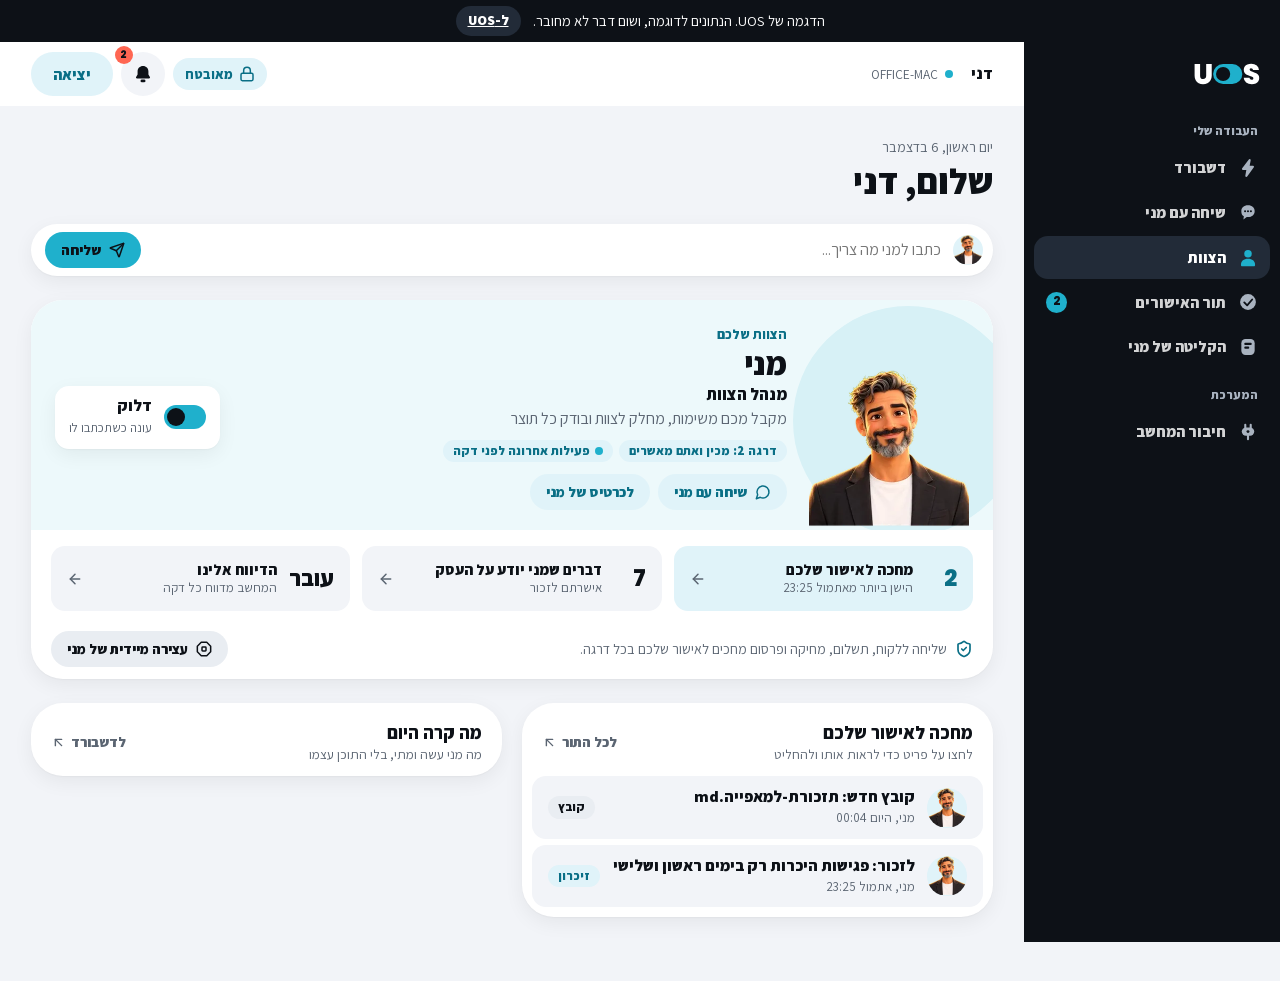
==== commit 9eee6aab: "UOS: הדמו ב-uos.co.il/demo הוא עכשיו המסכים החיים של UOS (web/static מ-stage6-wsl, fcc7059), כמו אצל" ====
--- a/demo/index.html
+++ b/demo/index.html
@@ -4,781 +4,14 @@
 <meta charset="utf-8">
 <meta name="viewport" content="width=device-width, initial-scale=1">
 <title>ממשק הניהול של UOS</title>
-<link rel="icon" href="data:image/svg+xml,%3Csvg xmlns='http://www.w3.org/2000/svg' viewBox='0 0 48 48'%3E%3Crect width='48' height='48' rx='13' fill='%230D1117'/%3E%3Crect x='7' y='12.3' width='34' height='23.3' rx='11.65' fill='%231FB0CC'/%3E%3Ccircle cx='18.65' cy='24' r='8.27' fill='%23fff'/%3E%3C/svg%3E">
+<link rel="icon" type="image/svg+xml" href="img/favicon.svg">
 <meta name="robots" content="noindex, nofollow, noarchive, nosnippet">
 <meta property="og:title" content="ממשק הניהול של UOS">
-<meta property="og:description" content="אב טיפוס, הנתונים לדוגמה">
-<style>
-@font-face { font-family: 'Assistant'; font-style: normal; font-weight: 400 800; font-display: swap; src: url([data-uri]) format('woff2'); unicode-range: U+0590-05FF, U+200C-2010, U+20AA, U+25CC, U+FB1D-FB4F; }
-@font-face { font-family: 'Assistant'; font-style: normal; font-weight: 400 800; font-display: swap; src: url([data-uri]) format('woff2'); unicode-range: U+0000-00FF, U+0131, U+0152-0153, U+02BB-02BC, U+02C6, U+02DA, U+02DC, U+2000-200B, U+2011-206F, U+20AC, U+2122, U+2191, U+2193, U+2212, U+2215, U+FEFF, U+FFFD; }
-@font-face { font-family: 'Poppins'; font-style: normal; font-weight: 800; font-display: swap; src: url([data-uri]) format('woff2'); }
-
-/* ספר ארבעת המותגים (references/design/brands/BRANDS.md, 03/11/2026), ובמקום שהוא שותק הספר של נוריקה (projects/ai-os-product/brand, 02/11/2026). הדגש קורל #FF6652, כרטיס 32, שדה 20: חמישה צבעים וסקאלות מתוכם, טקסט שחור על תכלת ועל כתום, תכלת עמוק לטקסט על בהיר.
-   בלי גרדיאנטים, בלי מסגרות ובלי קווים מפרידים: הפרדה בגוון רקע ובצל רך. כתום מלא רק לדגש אחד, וכתום רך לאזהרה. */
-:root {
-  --tq: #1FB0CC; --tq-50: #EDF9FB; --tq-100: #D7F1F6; --tq-200: #AAE1EC; --tq-300: #74CEDF; --tq-700: #136D7E; --tq-800: #0E4D5A; --tq-deep: #0A6F86;
-  --or: #FF6652; --or-300: #FFA195; --or-600: #C33A28; --or-50: #FFF3F1; --or-soft: #FFE8E5; --or-ink: #941B0B;
-  --ink: #0D1117; --ink-2: #171E28; --ink-3: #222B38; --ink-mut: #A9B3C0; --off: #C6CDD6; --off-dark: #3A4452;
-  --bg: #F2F4F8; --fg: #0D1117; --muted: #5B6572; --border: #E9EDF2; --tint: #E9EDF2; --card: #fff; --hover: #F6F8FA; --row: #F2F4F8;
-  --brand: var(--tq); --brand-deep: var(--tq-deep); --brand-soft: #E0F3F9; --brand-mid: var(--tq-200); --brand-ink: var(--tq-deep); --on-brand: var(--ink); --wait: var(--or-600);
-  --panel: var(--ink); --side: var(--ink); --side-acc: var(--tq); --side-knob: var(--ink); --side-ink: var(--ink); --dot: var(--tq);
-  --blue: var(--ink); --blue-soft: var(--tint); --green: var(--tq-deep); --green-soft: #E0F3F9; --red: #AC3424; --red-soft: var(--or-soft);
-  --grad: var(--tq);
-  --sh: 0 1px 2px rgba(13, 17, 23, .04), 0 6px 20px rgba(13, 17, 23, .06);
-  --sh-up: 0 14px 40px rgba(13, 17, 23, .12);
-  --ring: 0 0 0 4px rgba(31, 176, 204, .35);
-  --r-s: 8px; --r: 14px; --r-lg: 32px;
-  --f: 'Assistant', 'Arial Hebrew', Arial, sans-serif; --num: 'Poppins', 'Assistant', Arial, sans-serif; --mono: ui-monospace, Menlo, Consolas, monospace;
-  --ease: cubic-bezier(.22, .61, .36, 1); --bar: 36px; --top: 64px;
-  color-scheme: light;
-}
-
-* { box-sizing: border-box; }
-html { height: 100%; }
-body { min-height: 100%; } /* לא height: הסרגל הדביק בראש נעלם בגלילה כשהגוף נעצר בגובה החלון */
-body { margin: 0; background: var(--bg); color: var(--fg); font-family: var(--f); font-size: 16px; line-height: 1.5; -webkit-font-smoothing: antialiased; }
-h1, h2, h3, p, ul, dl, dd { margin: 0; padding: 0; }
-ul { list-style: none; }
-h1 { font-size: clamp(1.75rem, 2.8vw, 2.25rem); font-weight: 800; line-height: 1.1; }
-b, strong { font-weight: 800; }
-button { font: inherit; color: inherit; background: none; border: 0; padding: 0; cursor: pointer; text-align: start; }
-input, textarea { font: inherit; color: inherit; }
-svg.i { width: 18px; height: 18px; flex: none; fill: none; stroke: currentColor; stroke-width: 2.25; stroke-linecap: round; stroke-linejoin: round; }
-:focus-visible { outline: 3px solid rgba(31, 176, 204, .55); outline-offset: 2px; border-radius: 8px; }
-svg.fi-i { width: 20px; height: 20px; flex: none; fill: currentColor; }
-.num { font-variant-numeric: tabular-nums; }
-.code { font-family: var(--mono); direction: ltr; unicode-bidi: isolate; }
-.muted { color: var(--muted); }
-
-/* סרגל אב הטיפוס, מחוץ למוצר */
-.proto { position: sticky; top: 0; z-index: 60; height: var(--bar); display: flex; align-items: center; gap: 12px; padding: 0 14px; background: var(--fg); color: #fff; font-size: .8rem; }
-.proto b { white-space: nowrap; color: var(--brand); }
-.proto-note { color: #94A3B8; white-space: nowrap; }
-.chips { display: flex; gap: 2px; overflow-x: auto; scrollbar-width: none; flex: 1; min-width: 0; }
-.chips::-webkit-scrollbar { display: none; }
-.chip { padding: 2px 10px; border-radius: 6px; white-space: nowrap; color: #CBD5E1; }
-.chip:hover { background: var(--ink-3); color: #fff; }
-.chip[aria-current="true"] { background: var(--off-dark); color: #fff; font-weight: 800; }
-.proto-more { position: relative; flex: none; }
-.proto-btn { background: var(--ink-3); border-radius: 6px; padding: 2px 10px; white-space: nowrap; color: #E2E8F0; }
-.proto-btn:hover { background: var(--off-dark); }
-.proto :focus-visible { outline-color: var(--brand); }
-.pop { position: absolute; top: calc(100% + 6px); inset-inline-end: 0; width: 280px; background: #fff; color: var(--fg); border-radius: var(--r); box-shadow: var(--sh-up); padding: 14px; display: grid; gap: 12px; z-index: 70; font-size: .84rem; }
-.pop .lbl { display: block; font-weight: 800; margin-bottom: 4px; }
-.pop :focus-visible { outline-color: var(--brand-deep); }
-.mode { display: flex; background: var(--bg); border-radius: 8px; padding: 3px; gap: 2px; }
-.mode button { flex: 1; text-align: center; border-radius: 6px; padding: 3px 6px; }
-.mode button[aria-pressed="true"] { background: #fff; box-shadow: var(--sh); font-weight: 800; }
-
-/* מעטפת */
-.shell { display: grid; grid-template-columns: 256px minmax(0, 1fr); min-height: calc(100% - var(--bar)); }
-.sidenav { position: sticky; top: var(--bar); height: calc(100vh - var(--bar)); background: var(--side); color: #fff; display: flex; flex-direction: column; }
-.brand { height: var(--top); display: flex; align-items: center; padding-inline: 20px; flex: none; }
-.brand .logo { color: #fff; }
-.brand .lg-pill, .white-logo .lg-pill { fill: var(--side-acc); }
-.brand .lg-knob, .white-logo .lg-knob { fill: var(--side-knob); }
-.logo { display: inline-flex; align-items: center; direction: ltr; color: var(--fg); }
-.lg { display: block; height: 22px; width: auto; }
-.lg-pill { fill: var(--dot); }
-.lg-knob { fill: #fff; }
-
-.navs { flex: 1; overflow-y: auto; padding: 16px 10px; display: grid; gap: 18px; align-content: start; }
-.navs .all { display: grid; gap: 18px; }
-.navs small { display: block; padding: 0 12px 6px; color: var(--ink-mut); font-size: .76rem; font-weight: 800; }
-.navs ul { display: grid; gap: 2px; }
-.nv { --ic2: var(--ink); position: relative; display: flex; align-items: center; gap: 12px; width: 100%; padding: 10px 12px; border-radius: var(--r); font-weight: 800; font-size: .95rem; color: hsl(0 0% 100% / .82); transition: background .15s, color .15s; }
-.nv svg.i, .nv svg.fi-i { width: 20px; height: 20px; color: var(--ink-mut); transition: color .15s; }
-.nv:hover { --ic2: var(--ink-2); background: var(--ink-2); color: #fff; }
-.nv[aria-current="page"] { --ic2: var(--ink-3); background: var(--ink-3); color: #fff; }
-.nv[aria-current="page"] svg.i, .nv[aria-current="page"] svg.fi-i { color: var(--side-acc); }
-.nv-count { margin-inline-start: auto; min-width: 21px; height: 21px; padding: 0 6px; border-radius: 999px; background: var(--side-acc); color: var(--side-ink); font-family: var(--num); font-size: .72rem; font-weight: 800; display: inline-grid; place-items: center; }
-.nav-foot { padding: 10px; display: grid; gap: 2px; }
-.topbar { position: sticky; top: var(--bar); z-index: 40; height: var(--top); background: #fff; display: flex; align-items: center; justify-content: space-between; gap: 12px; padding-inline: clamp(16px, 2.4vw, 32px); }
-.acct { display: flex; align-items: center; gap: 10px; font-weight: 800; min-width: 0; }
-.top-logo { display: none; }
-.pcchip { display: inline-flex; align-items: center; gap: 7px; font-size: .84rem; font-weight: 400; color: var(--muted); padding-inline-start: 8px; white-space: nowrap; }
-.top-act { display: flex; align-items: center; gap: 8px; }
-.top-act .btn { height: 44px; }
-.hb-lab { display: none; }
-.iconbtn { --ic2: var(--bg); position: relative; width: 44px; height: 44px; display: grid; place-items: center; border-radius: 999px; background: var(--bg); color: var(--fg); transition: background .15s; }
-.iconbtn:hover { --ic2: var(--tint); background: var(--tint); }
-.iconbtn .dotn { position: absolute; top: -6px; inset-inline-end: -6px; min-width: 18px; height: 18px; padding: 0 4px; border-radius: 999px; background: var(--or); color: var(--ink); font-family: var(--num); font-size: .66rem; font-weight: 800; display: grid; place-items: center; }
-.iconbtn .dotn.tq { background: var(--tq); }
-main { padding: clamp(18px, 2.4vw, 32px); padding-bottom: 64px; min-width: 0; }
-.page { max-width: 1240px; margin-inline: auto; display: grid; gap: 24px; }
-.page.enter > * { animation: rise .32s var(--ease) both; }
-.page.enter > *:nth-child(2) { animation-delay: .04s; }
-.page.enter > *:nth-child(3) { animation-delay: .08s; }
-.page.enter > *:nth-child(4) { animation-delay: .12s; }
-@keyframes rise { from { opacity: 0; transform: translateY(6px); } to { opacity: 1; transform: none; } }
-.head { display: flex; flex-wrap: wrap; gap: 10px 20px; align-items: flex-end; justify-content: space-between; }
-.head small { display: block; color: var(--muted); font-size: .88rem; margin-bottom: 3px; }
-.lead { color: var(--muted); max-width: 66ch; margin-top: 5px; }
-.back { font-weight: 800; font-size: .9rem; color: var(--muted); display: inline-flex; gap: 4px; align-items: center; width: fit-content; }
-.back:hover { color: var(--fg); }
-.back svg.i { width: 16px; height: 16px; }
-
-/* כפתורים */
-/* הכפתורים מהספר: עגולים לגמרי, ראשי בתכלת עם טקסט שחור, משני בתכלת רך, ושום כפתור אדום */
-.btn { display: inline-flex; align-items: center; justify-content: center; gap: 8px; min-height: 44px; border-radius: 999px; padding: 0 22px; font-weight: 800; font-size: .95rem; white-space: nowrap; transition: background .2s, color .2s, box-shadow .2s; }
-.btn:focus-visible { outline: 0; box-shadow: var(--ring); }
-.btn svg.i { width: 16px; height: 16px; }
-.btn.pri { background: var(--tq); color: var(--ink); }
-.btn.pri:hover { background: #4CC4DB; }
-.btn.pri:active { background: #1593AD; }
-.btn.line { background: var(--brand-soft); color: var(--brand-deep); }
-.btn.line:hover { background: var(--tq-100); }
-.btn.ghost-red { color: var(--brand-deep); }
-.btn.ghost-red:hover { background: var(--tq-50); }
-.btn.redline { background: var(--tint); color: var(--fg); }
-.btn.redline:hover { background: var(--off); }
-.btn.redfill { background: var(--ink); color: #fff; }
-.btn.sim { color: var(--muted); background: var(--tint); font-weight: 800; }
-.btn.sim:hover { background: var(--off); }
-.btn.sm { min-height: 36px; padding: 0 16px; font-size: .88rem; }
-.btn.full { width: 100%; min-height: 48px; }
-.link { color: var(--muted); font-size: .87rem; font-weight: 800; display: inline-flex; align-items: center; gap: 5px; white-space: nowrap; }
-.link:hover { color: var(--fg); }
-.link svg.i { width: 15px; height: 15px; }
-.tlink { color: var(--brand-ink); font-weight: 800; text-decoration: underline; text-underline-offset: 3px; }
-
-/* כרטיסים */
-.card { background: var(--card); border-radius: var(--r-lg); box-shadow: var(--sh); min-width: 0; }
-.card-h { display: flex; align-items: center; justify-content: space-between; gap: 14px; padding: 18px 20px 12px; }
-.card-h h2 { font-size: 1.15rem; font-weight: 800; line-height: 1.25; }
-.card-h small { display: block; color: var(--muted); font-size: .84rem; }
-.card-b { padding: 16px 20px; }
-.pill { display: inline-flex; align-items: center; gap: 5px; border-radius: 999px; padding: 2px 10px; font-size: .78rem; font-weight: 800; white-space: nowrap; }
-.pill.accent { background: var(--brand-soft); color: var(--brand-ink); }
-.pill.green { background: var(--green-soft); color: var(--green); }
-.pill.red { background: var(--or-soft); color: var(--or-ink); }
-.pill.blue { background: var(--blue-soft); color: var(--blue); }
-.pill.gray { background: var(--tint); color: var(--muted); }
-.dot { display: inline-block; width: 8px; height: 8px; border-radius: 50%; flex: none; background: var(--tq); }
-.dot.live { animation: ping 2.2s ease-out infinite; }
-.dot.bad { background: var(--or-600); }
-.dot.off { background: var(--off); }
-.dot.wait { background: var(--wait); animation: pingg 1.8s ease-out infinite; }
-@keyframes ping { 0% { box-shadow: 0 0 0 0 rgba(31, 176, 204, .5); } 100% { box-shadow: 0 0 0 8px rgba(31, 176, 204, 0); } }
-@keyframes pingg { 0% { box-shadow: 0 0 0 0 rgba(255, 102, 82, .55); } 100% { box-shadow: 0 0 0 9px rgba(255, 102, 82, 0); } }
-
-/* דמות */
-.face { display: inline-block; flex: none; border-radius: 50%; object-fit: cover; object-position: top center; background: var(--brand-soft); width: 40px; height: 40px; }
-.face.s { width: 30px; height: 30px; }
-.face.l { width: 46px; height: 46px; }
-.off-face { filter: grayscale(1); opacity: .65; }
-.stack { display: inline-flex; }
-.stack .face { width: 30px; height: 30px; box-shadow: 0 0 0 2px #fff; }
-.stack .face + .face { margin-inline-start: -9px; }
-
-/* התראה */
-.alert { display: flex; flex-wrap: wrap; align-items: center; gap: 6px 12px; border-radius: var(--r); padding: 11px 16px; }
-.alert svg.i { flex: none; }
-.alert b { font-weight: 800; }
-.alert span { flex: 1 1 300px; }
-.alert.red { background: var(--or-soft); color: var(--or-ink); }
-.alert.red svg.i { color: var(--or-600); }
-.alert.solid { background: var(--ink); color: #fff; } /* לא קורל: הדגש רק בפרט קטן, וכאן הוא כבר על הפעמון */
-
-/* כרטיסי נתון */
-.tiles { display: grid; grid-template-columns: repeat(4, minmax(0, 1fr)); gap: 16px; }
-.tile { position: relative; overflow: hidden; display: flex; flex-direction: column; gap: 12px; width: 100%; padding: 18px 20px; background: #fff; border-radius: var(--r-lg); box-shadow: var(--sh); transition: transform .22s var(--ease), box-shadow .22s var(--ease); }
-button.tile:hover { transform: translateY(-2px); box-shadow: var(--sh-up); }
-.tile > * { position: relative; }
-.tile .ic { --ic2: var(--t-bg); width: 46px; height: 46px; border-radius: var(--r); background: var(--t-bg); color: var(--t-fg); display: grid; place-items: center; }
-.tile .ic svg.i, .tile .ic svg.fi-i { width: 26px; height: 26px; }
-.tile .lab { color: var(--muted); font-size: .88rem; }
-.tile .val { font-family: var(--num); font-size: 1.85rem; font-weight: 800; line-height: 1.1; }
-.tile .val small { font-size: .95rem; font-weight: 400; color: var(--muted); letter-spacing: 0; }
-.tile .sub { color: var(--muted); font-size: .82rem; margin-top: 3px; }
-.t-accent { --t-bg: var(--brand-soft); --t-fg: var(--tq); }
-.t-green { --t-bg: var(--brand-soft); --t-fg: var(--tq); }
-.t-red { --t-bg: var(--or-soft); --t-fg: var(--or-600); }
-.t-blue { --t-bg: var(--tint); --t-fg: var(--ink); }
-
-/* לוח הצוות */
-.board-th, .bw { display: grid; grid-template-columns: minmax(210px, 1.5fr) minmax(170px, 1fr) minmax(190px, auto) 56px 38px; gap: 16px; align-items: center; padding-inline: 20px; }
-.board-th { padding-block: 4px 6px; margin-inline: 10px; font-size: .8rem; font-weight: 800; color: var(--muted); }
-.bw { padding-block: 12px; margin: 0 10px 6px; border-radius: var(--r); background: var(--row); transition: background .15s; }
-.bw:hover { background: var(--tq-50); }
-.bw.late { background: var(--or-50); }
-.bw-who { display: flex; align-items: center; gap: 12px; min-width: 0; width: 100%; }
-.bw-who b { display: block; font-weight: 800; font-size: 1rem; line-height: 1.25; transition: color .15s; }
-.bw-who small { display: block; color: var(--muted); font-size: .84rem; line-height: 1.3; }
-.bw-who:hover b { color: var(--brand-deep); }
-.hb { display: flex; align-items: center; gap: 9px; font-size: .9rem; font-weight: 800; }
-.hb.bad { color: var(--red); }
-.hb.off { color: var(--muted); font-weight: 400; }
-.sync { display: block; font-size: .78rem; font-weight: 400; color: var(--muted); }
-.lvcell { display: grid; gap: 3px; justify-items: start; }
-.lvcell small { font-size: .78rem; color: var(--muted); }
-.lvs { display: inline-flex; background: var(--tint); border-radius: 999px; padding: 3px; gap: 2px; }
-.lvs button { width: 34px; height: 30px; border-radius: 999px; text-align: center; font-family: var(--num); font-weight: 800; font-size: .86rem; color: var(--muted); transition: background .15s, color .15s; }
-.lvs button:hover { color: var(--fg); background: #fff; }
-.lvs button[aria-pressed="true"] { background: var(--tq); color: var(--ink); }
-.bw.off .lvs { opacity: .55; }
-/* המתג מהספר: דלוק בתכלת עם ידית שחורה, כבוי באפור עם ידית לבנה. בעברית הידית של הדלוק בצד שמאל, כמו בלוגו */
-.sw { position: relative; width: 42px; height: 24px; border-radius: 999px; background: var(--off); flex: none; transition: background .25s; }
-.sw::before { content: ""; position: absolute; inset: -10px; }
-.sw::after { content: ""; position: absolute; top: 3px; right: 3px; width: 18px; height: 18px; border-radius: 50%; background: #fff; box-shadow: 0 1px 3px rgba(0, 0, 0, .25); transition: right .45s ease-in-out, background .25s; }
-.sw[aria-checked="true"] { background: var(--tq); }
-.sw[aria-checked="true"]::after { right: 21px; background: var(--ink); box-shadow: none; }
-.sw:disabled { opacity: .45; cursor: not-allowed; }
-.rowconfirm { display: flex; flex-wrap: wrap; align-items: center; gap: 8px 14px; padding: 12px 20px; margin: 0 10px 6px; border-radius: var(--r); background: var(--brand-soft); }
-.rowconfirm span { flex: 1 1 320px; }
-.rowconfirm b { font-weight: 800; }
-.board-foot { display: flex; flex-wrap: wrap; align-items: center; justify-content: space-between; gap: 10px 16px; padding: 12px 20px; }
-.guard { display: inline-flex; align-items: center; gap: 8px; color: var(--muted); font-size: .88rem; }
-.guard svg.i { color: var(--green); }
-.two { display: grid; grid-template-columns: repeat(2, minmax(0, 1fr)); gap: 20px; align-items: start; }
-.lrow { display: flex; align-items: center; gap: 12px; padding: 11px 16px; margin: 0 10px 6px; width: calc(100% - 20px); border-radius: var(--r); background: var(--row); }
-.lrow:last-child { margin-bottom: 10px; }
-button.lrow:hover { background: var(--tq-50); }
-.lrow .tx { flex: 1; min-width: 0; }
-.lrow b { display: block; font-weight: 800; line-height: 1.3; }
-.lrow small { display: block; color: var(--muted); font-size: .82rem; }
-.lrow time { color: var(--muted); font-size: .84rem; white-space: nowrap; }
-.empty { display: grid; justify-items: center; text-align: center; gap: 6px; padding: 34px 20px; }
-.empty .eic { --ic2: var(--tq-50); width: 64px; height: 64px; border-radius: 50%; background: var(--tq-50); color: var(--tq); display: grid; place-items: center; margin-bottom: 6px; }
-.empty .eic svg { width: 30px; height: 30px; }
-.empty b { font-weight: 800; font-size: 1.05rem; }
-.empty p { color: var(--muted); max-width: 48ch; }
-
-/* כניסה */
-.login { display: grid; grid-template-columns: minmax(0, 1fr) minmax(0, 1fr); min-height: calc(100vh - var(--bar)); }
-.login-side { position: relative; overflow: hidden; background: var(--panel); color: #fff; display: flex; flex-direction: column; padding: clamp(28px, 4vw, 56px); gap: 18px; }
-.login-side::before { content: ""; position: absolute; width: 620px; height: 620px; border-radius: 50%; top: -220px; inset-inline-end: -180px; background: var(--ink-2); }
-.white-logo { position: relative; display: inline-flex; align-items: center; gap: 5px; direction: ltr; align-self: flex-start; }
-.white-logo { color: #fff; }
-.white-logo .lg { height: clamp(34px, 3vw, 46px); }
-.lg-btn { display: block; padding: 0; background: none; border: 0; color: inherit; cursor: pointer; }
-.lg-knob { transition: transform .5s ease-in-out; }
-.lg-pill { transition: fill .3s; }
-.lg-btn.idle .lg-knob { animation: lg-knob 6s var(--ease) infinite; }
-.lg-btn[aria-pressed="false"] .lg-knob, .logo:hover .lg-knob { transform: translateX(46px); }
-.lg-btn[aria-pressed="false"] .lg-pill { fill: var(--off-dark); }
-@keyframes lg-knob { 0%, 58% { transform: none; } 66%, 82% { transform: translateX(46px); } 90%, 100% { transform: none; } }
-.white-logo i { width: 0; margin-inline: 8px; }
-.white-logo .t { font-size: .92rem; font-weight: 400; color: var(--ink-mut); }
-.login-side h2 { position: relative; font-size: clamp(2.1rem, 3.5vw, 4.4rem); font-weight: 800; line-height: 1.06; margin-top: clamp(10px, 3vh, 36px); color: #fff; }
-.login-side p { position: relative; font-size: clamp(1.2rem, 1.9vw, 1.9rem); font-weight: 400; line-height: 1.25; color: var(--ink-mut); }
-.lu-feed { position: relative; flex: 1 1 0; min-height: 130px; display: flex; flex-direction: column; justify-content: flex-end; align-items: flex-start; gap: 9px; overflow: hidden; -webkit-mask-image: linear-gradient(180deg, transparent 0, #000 30px); mask-image: linear-gradient(180deg, transparent 0, #000 30px); }
-.lu-card { flex: none; display: flex; align-items: center; gap: 10px; max-width: min(500px, 100%); padding: 8px 14px 8px 12px; border-radius: 14px; background: var(--ink-2); border: 0; color: #fff; line-height: 1.3; transition: opacity .35s, transform .4s var(--ease); }
-.lu-card { border-start-start-radius: 4px; }
-.lu-card.old { opacity: .74; }
-.lu-card.fresh { animation: lu-fresh 1.1s var(--ease); }
-@keyframes lu-fresh { from { background: var(--tq-800); } }
-.lu-fly { position: absolute; top: 0; left: 0; z-index: 6; opacity: 0; pointer-events: none; transform-origin: var(--tail) 100%; transition: transform .52s cubic-bezier(.3, 1.28, .6, 1), opacity .12s; will-change: transform; }
-.lu-fly.on { opacity: 1; }
-.lu-fly.open { transition: transform .3s var(--ease), width .3s var(--ease), height .3s var(--ease); }
-.lu-fly.land { transition: transform .58s cubic-bezier(.45, .05, .2, 1), width .58s cubic-bezier(.45, .05, .2, 1), height .58s cubic-bezier(.45, .05, .2, 1); }
-.lu-bub { position: relative; overflow: hidden; width: 100%; height: 100%; max-width: none; background: #fff; border-radius: 16px; color: var(--fg); box-shadow: 0 10px 26px rgba(0, 0, 0, .45); transition: background .5s, border-color .5s, border-radius .5s, color .5s, box-shadow .5s; }
-.lu-fly.land .lu-bub { background: var(--ink-2); border-radius: 14px; border-start-start-radius: 4px; color: #fff; box-shadow: none; }
-.lu-card.lu-bub img { width: 0; margin-inline-end: -10px; opacity: 0; transition: width .58s cubic-bezier(.45, .05, .2, 1), margin .58s cubic-bezier(.45, .05, .2, 1), opacity .35s; }
-.lu-fly.land .lu-bub img { width: 34px; margin-inline-end: 0; opacity: 1; }
-.lu-fly .lu-tx { flex: none; width: var(--tw); opacity: 0; transition: opacity .22s .08s; }
-.lu-fly.open .lu-tx { opacity: 1; }
-.lu-card.lu-bub .lu-ap { color: var(--brand-deep); transition: color .5s; }
-.lu-fly.land .lu-bub .lu-ap { color: var(--tq-300); }
-.lu-dots { position: absolute; inset: 0; display: flex; align-items: center; justify-content: center; gap: 4px; transition: opacity .14s; }
-.lu-dots i { width: 7px; height: 7px; border-radius: 50%; background: var(--brand-deep); animation: tdot 1s infinite; }
-.lu-dots i:nth-child(2) { animation-delay: .15s; }
-.lu-dots i:nth-child(3) { animation-delay: .3s; }
-.lu-fly.open .lu-dots { opacity: 0; }
-.lu-tail { position: absolute; top: 100%; left: var(--tail); width: 14px; height: 14px; margin: -9px 0 0 -7px; border-radius: 3px; background: #fff; transform: rotate(45deg); transition: left .3s var(--ease), opacity .16s; }
-.lu-fly.land .lu-tail { opacity: 0; }
-.lu-card.in { animation: lu-in .42s var(--ease) both; }
-.lu-card img { flex: none; width: 34px; height: 34px; border-radius: 50%; object-fit: cover; object-position: top center; background: var(--ink-3); }
-.lu-card b { font-weight: 800; margin-inline-end: 5px; }
-.lu-card .lu-ap { display: block; margin-top: 1px; color: var(--tq-300); font-size: .8rem; font-weight: 800; }
-@keyframes lu-in { from { opacity: 0; transform: translateY(12px); } }
-.lineup { position: relative; margin-inline: calc(clamp(28px, 4vw, 56px) * -1); margin-bottom: calc(clamp(28px, 4vw, 56px) * -1 - 14px); display: flex; justify-content: center; align-items: flex-end; }
-.lu { position: relative; flex: 1 1 19%; min-width: 0; display: flex; flex-direction: column; align-items: center; transition: transform .38s var(--ease); }
-.lu:nth-child(3) { flex-basis: 24%; z-index: 2; }
-.lu:nth-child(2), .lu:nth-child(4) { z-index: 1; }
-.lu:nth-child(2) { transition-delay: .05s; } .lu:nth-child(3) { transition-delay: .1s; } .lu:nth-child(4) { transition-delay: .15s; } .lu:nth-child(5) { transition-delay: .2s; }
-.lu img { display: block; width: 112%; max-width: none; margin-inline: -6%; height: auto; transform-origin: 50% 100%; transition: transform .38s var(--ease), filter .38s; }
-.lu.talk img { transform: translateY(-7px) scale(1.035); }
-.lineup.speaking .lu:not(.talk):not(.off) img { filter: brightness(.82) saturate(.88); }
-.lu.off { transform: translateY(16px); }
-.lu.off img { filter: grayscale(1) brightness(.68); }
-.lu-c { position: relative; z-index: 3; display: flex; flex-direction: column; align-items: center; gap: 5px; margin-bottom: 5px; color: #fff; font-size: .92rem; font-weight: 800; line-height: 1; }
-.lu .sw { background: var(--off-dark); }
-.lu .sw[aria-checked="true"] { background: var(--side-acc); }
-.lu .sw[aria-checked="true"]::after { background: var(--side-knob); }
-@media (prefers-reduced-motion: reduce) { .lg-btn.idle .lg-knob, .lu-card.in { animation: none; } }
-.login-form { background: var(--bg); display: grid; place-items: center; padding: clamp(24px, 4vw, 56px); }
-.login-form .inner { width: min(420px, 100%); display: grid; gap: 16px; }
-.field { display: grid; gap: 6px; }
-.field label, .flabel { font-weight: 800; font-size: .93rem; display: flex; justify-content: space-between; align-items: baseline; }
-.inwrap { position: relative; }
-.inwrap svg.i { position: absolute; inset-inline-start: 13px; top: 50%; transform: translateY(-50%); color: var(--muted); pointer-events: none; }
-.field input, .field textarea { width: 100%; min-height: 46px; padding: 10px 16px; border: 0; border-radius: 20px; background: var(--tint); transition: background .15s, box-shadow .15s; }
-.inwrap input { padding-inline-start: 40px; }
-.inwrap input.ltr { padding-right: 40px; padding-left: 14px; }
-.field input:focus, .field textarea:focus { outline: 0; background: #fff; box-shadow: var(--ring); }
-input.ltr { direction: ltr; text-align: right; }
-.or { display: flex; align-items: center; justify-content: center; color: var(--muted); font-size: .84rem; }
-.fine { color: var(--muted); font-size: .84rem; text-align: center; }
-
-/* חיבור */
-.stage { position: relative; display: grid; grid-template-columns: 1fr minmax(90px, 1.3fr) 1fr; align-items: center; gap: 8px; padding: 26px clamp(16px, 4vw, 48px) 20px; background: var(--tq-50); border-radius: var(--r-lg) var(--r-lg) 0 0; }
-.stage.ok { background: var(--brand-soft); }
-.node { display: grid; justify-items: center; gap: 5px; text-align: center; min-width: 0; }
-.node-ic { --ic2: #fff; width: 68px; height: 68px; border-radius: var(--r-lg); background: #fff; box-shadow: var(--sh-up); display: grid; place-items: center; }
-.node-ic svg.i, .node-ic svg.fi-i { width: 34px; height: 34px; color: var(--tq); }
-.node-ic .mark { display: block; width: 42px; height: auto; color: var(--fg); }
-.node b { font-weight: 800; }
-.node small { color: var(--muted); font-size: .82rem; }
-.wire { position: relative; height: 4px; border-radius: 4px; margin-top: -40px; background-image: repeating-linear-gradient(90deg, var(--brand) 0 8px, transparent 8px 16px); background-size: 16px 4px; animation: flow .7s linear infinite; }
-@keyframes flow { to { background-position: -16px 0; } }
-.stage.ok .wire { background: var(--tq); animation: none; }
-.wire .chk { position: absolute; top: 50%; left: 50%; translate: -50% -50%; width: 30px; height: 30px; border-radius: 50%; background: var(--tq); color: var(--ink); display: grid; place-items: center; box-shadow: 0 0 0 4px var(--brand-soft); animation: pop .35s var(--ease) both; }
-.wire .chk svg.i { width: 16px; height: 16px; }
-@keyframes pop { from { opacity: 0; scale: .6; } to { opacity: 1; scale: 1; } }
-.waitline { display: flex; align-items: center; justify-content: center; gap: 12px; font-weight: 800; padding: 12px 20px; flex-wrap: wrap; }
-.conn { display: grid; grid-template-columns: minmax(0, 1.55fr) minmax(290px, 1fr); gap: 20px; align-items: start; }
-.steps { display: grid; padding: 6px 20px 8px; }
-.step { position: relative; display: grid; grid-template-columns: 34px minmax(0, 1fr); gap: 14px; padding: 15px 0; }
-.step:not(:last-child)::before { content: ""; position: absolute; inset-inline-start: 16px; top: 52px; bottom: -12px; width: 2px; background: var(--border); }
-.step .n { width: 34px; height: 34px; border-radius: 50%; background: var(--grad); color: var(--on-brand); display: grid; place-items: center; font-family: var(--num); font-weight: 800; font-size: .9rem; position: relative; }
-.step h3 { font-size: 1.02rem; font-weight: 800; line-height: 1.35; margin-top: 4px; }
-.step p { color: var(--muted); font-size: .92rem; }
-.step .body { display: grid; gap: 9px; min-width: 0; }
-.cmd { display: flex; align-items: center; gap: 8px; justify-content: space-between; background: var(--brand-soft); border-radius: var(--r); padding: 8px; }
-.cmd .code { font-size: 1.06rem; font-weight: 800; padding-inline: 10px; white-space: nowrap; overflow-x: auto; scrollbar-width: none; }
-.meta { display: flex; flex-wrap: wrap; gap: 6px 14px; color: var(--muted); font-size: .86rem; align-items: center; }
-.meta .tm { display: inline-flex; align-items: center; gap: 5px; }
-.meta svg.i { width: 15px; height: 15px; }
-.chatmock { background: var(--ink); color: var(--tint); border-radius: var(--r); padding: 12px 14px; font-size: .9rem; display: grid; gap: 6px; }
-.chatmock .q { direction: ltr; text-align: right; font-family: var(--mono); font-size: .84rem; color: var(--brand); }
-.flowh { display: flex; align-items: center; gap: 9px; font-weight: 800; }
-.flowh .fi { --ic2: var(--brand-soft); width: 38px; height: 38px; border-radius: 12px; display: grid; place-items: center; background: var(--brand-soft); color: var(--tq); }
-.flowh .fi svg.i, .flowh .fi svg.fi-i { width: 22px; height: 22px; }
-.flow { display: grid; gap: 7px; padding: 10px 0 0; font-size: .92rem; }
-.flow li { display: flex; gap: 8px; }
-.flow svg.i { width: 15px; height: 15px; margin-top: 4px; color: var(--muted); }
-.flowbox + .flowbox { margin-top: 24px; }
-.okfaces { display: flex; flex-wrap: wrap; justify-content: center; gap: 16px 22px; padding: 18px 20px 6px; }
-.okfaces div { display: grid; justify-items: center; gap: 5px; animation: pop .4s var(--ease) both; font-weight: 800; }
-.okfaces .face { width: 72px; height: 72px; }
-.okfaces small { color: var(--muted); font-weight: 400; font-size: .8rem; }
-.okcta { display: flex; justify-content: center; padding: 14px 20px 22px; }
-.kv { display: grid; grid-template-columns: max-content minmax(0, 1fr); gap: 0 28px; }
-.kv > * { padding: 9px 0; }
-.kv dt { color: var(--muted); }
-.kv dd { font-weight: 800; }
-.confirm { background: var(--bg); border-radius: var(--r); padding: 12px 14px; display: grid; gap: 10px; }
-.confirm .row { display: flex; gap: 8px; flex-wrap: wrap; }
-
-/* כרטיס עובד */
-.wh { position: relative; overflow: hidden; display: flex; flex-wrap: wrap; align-items: flex-end; gap: 12px 22px; padding: 22px 24px 0; background: var(--tq-50); }
-.wh::before { content: ""; position: absolute; width: 230px; height: 230px; border-radius: 50%; inset-inline-start: -30px; top: 6px; background: var(--tq-100); }
-.wh .port { position: relative; width: 148px; height: 148px; display: block; object-fit: contain; object-position: bottom; flex: none; }
-.wh.isoff .port { filter: grayscale(1); opacity: .7; }
-.wh .txt { position: relative; flex: 1 1 280px; min-width: 0; padding-bottom: 20px; align-self: center; }
-.wh h1 { font-size: 2rem; }
-.wh .tt { font-weight: 800; font-size: 1.04rem; }
-.wh .pills { display: flex; flex-wrap: wrap; gap: 6px; margin-top: 9px; }
-.swbox { position: relative; display: flex; align-items: center; gap: 12px; background: #fff; border-radius: var(--r); box-shadow: var(--sh); padding: 10px 14px; margin-bottom: 20px; align-self: center; }
-.swbox b { display: block; line-height: 1.2; font-weight: 800; }
-.swbox small { color: var(--muted); font-size: .8rem; }
-.ladder { display: grid; grid-template-columns: repeat(4, minmax(0, 1fr)); padding: 18px 12px 8px; }
-.rung { position: relative; display: grid; justify-items: center; align-content: start; text-align: center; gap: 4px; padding: 0 10px 8px; border-radius: 12px; }
-.rung::before { content: ""; position: absolute; top: 17px; inset-inline-start: 50%; width: 100%; height: 3px; background: var(--border); }
-.rung:last-child::before { display: none; }
-.rung.past::before { background: var(--brand); }
-.rung .n { position: relative; width: 36px; height: 36px; border-radius: 50%; background: var(--tint); display: grid; place-items: center; font-family: var(--num); font-weight: 800; color: var(--muted); transition: background .15s, transform .15s; }
-.rung.past .n { background: var(--brand-soft); color: var(--brand-deep); }
-.rung[aria-pressed="true"] .n { background: var(--tq); color: var(--ink); box-shadow: 0 0 0 5px rgba(31, 176, 204, .25); }
-.rung:hover .n { transform: scale(1.08); }
-.rung[aria-disabled="true"] { cursor: help; }
-.rung[aria-disabled="true"]:hover .n { transform: none; }
-.rung b { font-weight: 800; margin-top: 6px; line-height: 1.25; }
-.rung small { color: var(--muted); font-size: .84rem; line-height: 1.35; max-width: 24ch; }
-.wgrid { display: grid; grid-template-columns: minmax(0, 1.25fr) minmax(0, 1fr); gap: 20px; align-items: start; }
-.hbbig { font-size: 1.3rem; font-weight: 800; line-height: 1.2; }
-.hbbig.bad { color: var(--red); }
-.chart { display: block; width: 100%; height: auto; margin-top: 10px; }
-.chartf { display: flex; justify-content: space-between; color: var(--muted); font-size: .78rem; margin-top: 2px; }
-.tl { position: relative; display: grid; gap: 14px; padding: 16px 20px; }
-.tl::before { content: ""; position: absolute; inset-inline-start: 24px; top: 24px; bottom: 28px; width: 2px; background: var(--border); }
-.tl li { position: relative; display: grid; grid-template-columns: 10px minmax(0, 1fr) auto; gap: 12px; align-items: baseline; }
-.tl .d { width: 10px; height: 10px; border-radius: 50%; background: var(--tq); box-shadow: 0 0 0 3px #fff; position: relative; top: 1px; }
-.tl .d.stop { background: var(--or-600); }
-.tl .d.ask { background: var(--ink); }
-.tl time { color: var(--muted); font-size: .82rem; white-space: nowrap; }
-.mstats { display: grid; grid-template-columns: repeat(2, minmax(0, 1fr)); gap: 12px; }
-.mstat { background: var(--bg); border-radius: var(--r); padding: 12px 16px; }
-.mstat b { display: block; font-family: var(--num); font-size: 1.45rem; font-weight: 800; line-height: 1.1; }
-.mstat small { color: var(--muted); font-size: .82rem; }
-
-/* תור האישורים */
-.inbox { display: grid; grid-template-columns: 340px minmax(0, 1fr); overflow: hidden; }
-.ilist { background: #fff; min-width: 0; padding-bottom: 8px; }
-.iitem { position: relative; display: grid; grid-template-columns: 40px minmax(0, 1fr); gap: 11px; padding: 13px 14px; margin: 0 8px 4px; width: calc(100% - 16px); border-radius: var(--r); transition: background .15s; }
-.iitem:hover { background: var(--hover); }
-.iitem[aria-current="true"] { background: var(--brand-soft); }
-.iitem b { display: block; font-weight: 800; line-height: 1.3; }
-.iitem small { display: block; color: var(--muted); font-size: .82rem; margin-top: 2px; }
-.iitem .pill { margin-top: 6px; }
-.idone { padding: 12px 16px 14px; }
-.idone h3 { font-size: .8rem; font-weight: 800; color: var(--muted); margin-bottom: 6px; }
-.idone li { display: flex; align-items: center; justify-content: space-between; gap: 8px; padding: 6px 0; font-size: .88rem; }
-.idetail { padding: 22px clamp(16px, 2.4vw, 30px) 24px; display: grid; gap: 16px; align-content: start; background: var(--hover); min-width: 0; }
-.dhead { display: grid; grid-template-columns: 46px minmax(0, 1fr) auto; gap: 12px; align-items: center; }
-.dhead h2 { font-size: 1.22rem; font-weight: 800; line-height: 1.25; }
-.dhead small { color: var(--muted); font-size: .86rem; }
-.preview { background: #fff; border-radius: var(--r-lg); box-shadow: var(--sh); max-width: 600px; overflow: hidden; }
-.pv-h { display: flex; align-items: center; gap: 10px; padding: 14px 16px 8px; }
-.pv-h .pva { width: 34px; height: 34px; border-radius: 50%; background: var(--blue-soft); color: var(--blue); display: grid; place-items: center; font-weight: 800; flex: none; }
-.pv-h b { display: block; line-height: 1.2; font-weight: 800; }
-.pv-h small { color: var(--muted); font-size: .8rem; }
-.pv-b { padding: 13px 16px 15px; }
-.mailh { display: grid; grid-template-columns: max-content minmax(0, 1fr); gap: 2px 12px; padding: 12px 16px; background: var(--hover); font-size: .9rem; }
-.mailh dt { color: var(--muted); }
-.mailh dd { font-weight: 400; }
-.filel li { display: flex; align-items: center; gap: 10px; padding: 10px 16px; }
-.filel li:nth-child(even) { background: var(--hover); }
-.filel svg.i { color: var(--muted); }
-.will { display: flex; gap: 10px; align-items: flex-start; font-weight: 800; max-width: 600px; }
-.will svg.i { color: var(--brand-deep); margin-top: 3px; }
-.apact { display: flex; flex-wrap: wrap; gap: 8px; }
-.apact .btn.pri { min-width: 120px; }
-
-/* שיחות */
-main.fill { padding: 0; }
-.ig-h { position: sticky; top: 0; z-index: 1; display: flex; align-items: center; gap: 10px; padding: 12px 16px 6px; background: #fff; }
-.ig-h b { display: block; font-weight: 800; line-height: 1.2; }
-.ig-h small { display: block; color: var(--muted); font-size: .8rem; }
-.ig-n { margin-inline-start: auto; min-width: 22px; height: 22px; padding: 0 6px; border-radius: 999px; background: var(--grad); color: var(--on-brand); font-family: var(--num); font-size: .72rem; font-weight: 800; display: grid; place-items: center; }
-.iitem.nf { grid-template-columns: minmax(0, 1fr); }
-.m-queue { align-self: flex-end; width: min(520px, 100%); display: flex; flex-wrap: wrap; align-items: center; justify-content: space-between; gap: 10px; padding: 10px 14px; background: #fff; border-radius: var(--r); box-shadow: var(--sh); font-weight: 800; }
-.cs { display: grid; grid-template-columns: 320px minmax(0, 1fr); height: calc(100vh - var(--bar) - var(--top)); height: calc(100dvh - var(--bar) - var(--top)); background: #fff; }
-.cs-list { overflow-y: auto; min-height: 0; padding-bottom: 12px; }
-.cs-lh { padding: 18px 18px 8px; }
-.cs-lh h1 { font-size: 1.35rem; font-weight: 800; line-height: 1.2; }
-.cs-lh p { color: var(--muted); font-size: .88rem; margin-top: 2px; }
-.cs-sec { padding: 14px 18px 4px; font-size: .74rem; font-weight: 800; color: var(--muted); }
-.cs-item { position: relative; display: grid; grid-template-columns: auto minmax(0, 1fr) auto; gap: 11px; align-items: center; width: calc(100% - 16px); margin-inline: 8px; padding: 10px 12px; border-radius: var(--r); text-align: start; transition: background .15s; }
-.cs-item:hover { background: var(--hover); }
-.cs-item[aria-current="true"] { background: var(--brand-soft); }
-.cs-item b { display: block; font-weight: 800; line-height: 1.25; }
-.cs-item small { display: block; color: var(--muted); font-size: .84rem; line-height: 1.35; white-space: nowrap; overflow: hidden; text-overflow: ellipsis; }
-.cs-item.un small { color: var(--fg); font-weight: 800; }
-.cs-meta { display: grid; justify-items: end; gap: 4px; font-size: .74rem; color: var(--muted); }
-.cs-un { min-width: 20px; height: 20px; padding: 0 6px; border-radius: 999px; background: var(--grad); color: var(--on-brand); font-family: var(--num); font-size: .7rem; font-weight: 800; display: grid; place-items: center; }
-.cs-av { position: relative; display: inline-flex; flex: none; }
-.cs-av > .dot { position: absolute; bottom: 0; inset-inline-end: 0; outline: 2px solid #fff; }
-.cs-cl { width: 40px; height: 40px; flex: none; border-radius: 50%; background: var(--fg); color: #fff; display: grid; place-items: center; }
-.cs-cl.s { width: 30px; height: 30px; }
-.cs-cl svg.i { width: 19px; height: 19px; }
-.cs-cl.s svg.i { width: 15px; height: 15px; }
-.cs-th { display: flex; flex-direction: column; min-width: 0; min-height: 0; background: var(--bg); }
-.cs-h { display: flex; align-items: center; gap: 11px; padding: 10px clamp(12px, 2vw, 22px); background: #fff; }
-.cs-h > div { min-width: 0; flex: 1; }
-.cs-h b { display: block; font-weight: 800; font-size: 1.05rem; line-height: 1.25; }
-.cs-h small { display: block; color: var(--muted); font-size: .84rem; white-space: nowrap; overflow: hidden; text-overflow: ellipsis; }
-.cs-back { display: none; }
-.cs-bn { padding: 12px clamp(12px, 3vw, 34px) 0; }
-.cs-msgs { flex: 1; min-height: 0; overflow-y: auto; padding: 18px clamp(12px, 3vw, 34px); display: flex; flex-direction: column; gap: 10px; }
-.cs-empty { margin: auto; text-align: center; color: var(--muted); max-width: 34ch; }
-.m-row { display: flex; gap: 8px; align-items: flex-end; max-width: min(640px, 92%); }
-.m-row.me { align-self: flex-start; }
-.m-row.w { align-self: flex-end; }
-.m { padding: 10px 16px; border-radius: 20px; line-height: 1.5; box-shadow: var(--sh); overflow-wrap: anywhere; white-space: pre-wrap; }
-.m p + p { margin-top: 8px; }
-.m.me { background: var(--brand-soft); border-start-start-radius: 6px; box-shadow: none; }
-.m.w { background: #fff; border-start-end-radius: 6px; }
-.m-t { display: flex; align-items: center; gap: 4px; font-size: .72rem; color: var(--muted); margin-top: 3px; padding-inline: 4px; }
-.m-t svg.i { width: 13px; height: 13px; }
-.m-t.ok svg.i { color: var(--green); }
-.m-note, .m-day { align-self: center; text-align: center; font-size: .8rem; border-radius: 999px; padding: 3px 12px; }
-.m-note { color: var(--muted); background: #fff; }
-.m-day { color: var(--muted); font-weight: 800; background: var(--tint); }
-.m-ap { width: min(520px, 100%); align-self: flex-end; background: #fff; border-radius: var(--r-lg); overflow: hidden; box-shadow: var(--sh); flex: none; }
-.m-ap-h { display: flex; justify-content: space-between; align-items: center; gap: 10px; padding: 9px 14px; background: var(--brand-soft); font-weight: 800; font-size: .92rem; }
-.m-ap.done { box-shadow: none; }
-.m-ap.done .m-ap-h { background: #fff; font-weight: 400; }
-.m-ap-b { padding: 12px 14px; display: grid; gap: 10px; }
-.m-ap-b > b { font-weight: 800; }
-.td { display: inline-flex; gap: 4px; align-items: center; height: 18px; }
-.td i { width: 7px; height: 7px; border-radius: 50%; background: var(--muted); animation: tdot 1s infinite; }
-.td i:nth-child(2) { animation-delay: .15s; }
-.td i:nth-child(3) { animation-delay: .3s; }
-@keyframes tdot { 0%, 60%, 100% { opacity: .3; } 30% { opacity: 1; } }
-.cs-foot { background: #fff; padding: 10px clamp(12px, 3vw, 34px) 12px; display: grid; gap: 8px; }
-.cs-chips { display: flex; gap: 6px; overflow-x: auto; scrollbar-width: none; }
-.cs-chips::-webkit-scrollbar { display: none; }
-.cs-chip { flex: none; min-height: 36px; padding: 0 14px; display: inline-flex; align-items: center; border-radius: 999px; background: var(--bg); font-size: .88rem; font-weight: 800; white-space: nowrap; transition: background .15s, color .15s; }
-.cs-chip:hover { background: var(--brand-soft); color: var(--brand-deep); }
-.cs-form { display: flex; align-items: flex-end; gap: 8px; }
-.cs-form textarea { flex: 1; min-width: 0; resize: none; min-height: 44px; padding: 11px 16px; border: 0; border-radius: 22px; max-height: 140px; font: inherit; background: var(--tint); color: inherit; }
-.cs-form textarea:focus { outline: 0; background: #fff; box-shadow: var(--ring); }
-.cs-form .btn { height: 44px; }
-.cs-fix { display: flex; align-items: center; gap: 8px; justify-content: space-between; font-size: .86rem; font-weight: 800; background: var(--brand-soft); border-radius: var(--r); padding: 6px 12px; }
-.cs-block { display: flex; flex-wrap: wrap; align-items: center; justify-content: space-between; gap: 10px; color: var(--muted); font-weight: 800; padding-block: 4px; }
-.chatb svg.i { width: 17px; height: 17px; }
-.quick { display: flex; align-items: center; gap: 10px; padding: 8px 10px 8px 14px; background: #fff; border-radius: 999px; box-shadow: var(--sh); transition: box-shadow .15s; }
-.quick:focus-within { box-shadow: var(--sh), var(--ring); }
-.quick input { flex: 1; min-width: 0; border: 0; outline: 0; background: transparent; font-size: 1rem; padding: 6px 2px; color: inherit; }
-.fs-i { display: flex; flex-wrap: wrap; align-items: center; gap: 8px 12px; padding: 11px 16px; margin: 0 10px 6px; border-radius: var(--r); background: var(--row); }
-.fs-i:last-child { margin-bottom: 10px; }
-.fs-i > b { flex: 1 1 200px; font-weight: 800; }
-.fs-c { width: 26px; height: 26px; flex: none; border-radius: 50%; display: grid; place-items: center; background: var(--tint); color: var(--muted); font-family: var(--num); font-weight: 800; font-size: .78rem; }
-.fs-c svg.i { width: 15px; height: 15px; }
-.fs-i.done .fs-c { background: var(--brand-soft); color: var(--brand-deep); }
-.fs-i.done > b { color: var(--muted); font-weight: 400; }
-.fs-i.next { background: var(--brand-soft); }
-.fs-i.next .fs-c { background: var(--tq); color: var(--ink); }
-.modal.welcome { width: min(500px, 100%); padding: 0; gap: 0; overflow: hidden; }
-.welcome-top { background: var(--panel); color: #fff; padding: 18px 22px; }
-.says { display: grid; grid-template-columns: 76px minmax(0, 1fr); gap: 12px; padding: 18px 22px 4px; align-items: start; }
-.says img { width: 76px; height: 76px; border-radius: 50%; object-fit: cover; object-position: top center; background: var(--brand-soft); }
-.says .bub { position: relative; background: var(--brand-soft); border-radius: 16px; border-start-end-radius: 4px; padding: 12px 14px; line-height: 1.5; }
-.says .bub p + p { margin-top: 8px; }
-.says .tx { opacity: 0; animation: saysin .25s .9s forwards; }
-.says .td { position: absolute; inset-inline-start: 14px; top: 14px; animation: saysout 0s .9s forwards; }
-@keyframes saysin { to { opacity: 1; } }
-@keyframes saysout { to { visibility: hidden; } }
-
-/* חלון וטוסט */
-.scrim { position: fixed; inset: 0; background: rgba(13, 17, 23, .5); display: grid; place-items: center; padding: 16px; z-index: 80; animation: fade .15s; }
-@keyframes fade { from { opacity: 0; } }
-.modal { background: #fff; border-radius: var(--r-lg); width: min(440px, 100%); padding: 22px; display: grid; gap: 14px; box-shadow: var(--sh-up); }
-.modal h2 { font-size: 1.25rem; font-weight: 800; }
-.modal .row { display: flex; gap: 8px; }
-.toast { position: fixed; left: 50%; translate: -50% 0; bottom: 22px; background: var(--fg); color: #fff; border-radius: 999px; padding: 10px 20px; font-weight: 800; font-size: .9rem; z-index: 90; max-width: calc(100% - 32px); text-align: center; box-shadow: var(--sh-up); }
-
-/* נייד */
-/* דשבורד חי: אותה שורת דמויות כמו בכניסה, ולכל עובד בועה עם מה שהוא עושה עכשיו */
-.dhero { position: relative; overflow: hidden; border-radius: var(--r-lg); background: var(--panel); color: #fff; padding: clamp(18px, 2.2vw, 28px) clamp(18px, 2.6vw, 34px) 0; box-shadow: var(--sh-up); }
-.dhero::before { content: ""; position: absolute; width: 520px; height: 520px; border-radius: 50%; top: -250px; inset-inline-end: -150px; background: var(--ink-2); pointer-events: none; }
-.dhero :focus-visible { outline-color: #fff; }
-.dhero.flat { padding-bottom: clamp(18px, 2.2vw, 28px); }
-.dh-top { position: relative; display: flex; flex-wrap: wrap; gap: 14px 32px; align-items: flex-start; justify-content: space-between; }
-.dh-top > div:first-child { flex: 1 1 340px; min-width: 0; }
-.dh-date { display: block; color: var(--ink-mut); font-size: .88rem; font-weight: 400; margin-bottom: 3px; }
-.dh-top h1 { font-size: clamp(1.7rem, 2.8vw, 2.5rem); color: #fff; }
-.dh-sum { margin-top: 8px; font-size: clamp(1.02rem, 1.25vw, 1.16rem); line-height: 1.4; max-width: 60ch; color: var(--tint); min-height: 2.8em; }
-.dh-side { display: grid; gap: 8px; justify-items: end; }
-.dlive { display: inline-flex; align-items: center; gap: 7px; font-size: .84rem; font-weight: 800; padding: 3px 11px 3px 12px; border-radius: 999px; background: var(--ink-3); color: #fff; white-space: nowrap; }
-.dlive .dot { background: var(--side-acc); }
-.dlive.bad { background: var(--or-soft); color: var(--or-ink); }
-.dlive.bad .dot { background: var(--ink); }
-.dstats { display: flex; gap: 8px; }
-.dstat { min-width: 98px; padding: 9px 14px; border-radius: var(--r); background: var(--ink-2); color: #fff; transition: background .15s; }
-button.dstat:hover { background: var(--ink-3); }
-.dstat b { display: block; font-family: var(--num); font-size: 1.4rem; font-weight: 800; line-height: 1.15; }
-.dstat small { display: block; font-size: .78rem; color: var(--ink-mut); white-space: nowrap; }
-.bump { display: inline-block; animation: d-bump .5s var(--ease); }
-@keyframes d-bump { 40% { transform: scale(1.24); } }
-
-.dline { position: relative; display: flex; align-items: flex-end; justify-content: center; margin-top: -14px; }
-.dw { position: relative; flex: 1 1 0; min-width: 0; max-width: 232px; display: flex; flex-direction: column; align-items: center; transition: transform .38s var(--ease); }
-.dw-bub { width: 100%; min-height: 104px; display: flex; align-items: flex-end; justify-content: center; padding: 0 5px 11px; }
-.dbub { position: relative; width: 100%; max-width: 206px; padding: 8px 11px 9px; border-radius: 14px; background: #fff; color: var(--fg); box-shadow: 0 10px 26px rgba(0, 0, 0, .45); font-size: .9rem; font-weight: 800; line-height: 1.25; text-align: center; transform-origin: 50% 100%; }
-.dbub::after { content: ""; position: absolute; top: 100%; left: 50%; width: 13px; height: 13px; margin: -8px 0 0 -6.5px; border-radius: 3px; background: inherit; transform: rotate(45deg); }
-.dbub .dt { display: block; margin-top: 2px; font-size: .78rem; font-weight: 400; color: var(--muted); }
-.dbub.late { background: var(--or-soft); color: var(--or-ink); }
-.dbub .lu-dots { opacity: 0; }
-.dbub.pop { animation: dbub-in .5s cubic-bezier(.3, 1.28, .6, 1) both; }
-.dbub.pop .lu-dots { animation: d-dots .72s both; }
-.dbub.pop .dbub-tx { animation: d-tx .28s .68s both; }
-@keyframes dbub-in { from { opacity: 0; transform: translateY(46px) scale(.22); } to { opacity: 1; transform: none; } }
-@keyframes d-dots { 0%, 85% { opacity: 1; } 100% { opacity: 0; } }
-@keyframes d-tx { from { opacity: 0; } to { opacity: 1; } }
-.d-fly { position: fixed; top: 0; left: 0; z-index: 80; margin: 0; max-width: none; overflow: hidden; pointer-events: none; }
-.d-fly.land { transition: transform .62s cubic-bezier(.45, .05, .2, 1), width .62s cubic-bezier(.45, .05, .2, 1), height .62s cubic-bezier(.45, .05, .2, 1), border-radius .62s, box-shadow .62s; border-radius: var(--r); box-shadow: none; }
-.d-fly::after { display: none; }
-
-.dw-who { position: relative; z-index: 2; display: flex; flex-direction: column; align-items: center; color: #fff; text-align: center; }
-.dw-name { display: inline-flex; align-items: center; gap: 6px; font-weight: 800; font-size: 1.05rem; line-height: 1.15; }
-.dw-name .dot { display: none; background: var(--side-acc); }
-.dw.is-work .dw-name .dot { display: inline-block; }
-.dw-who:hover .dw-name { text-decoration: underline; text-underline-offset: 3px; }
-.dw-sub { display: block; min-height: 1.3em; font-size: .8rem; color: var(--ink-mut); line-height: 1.3; white-space: nowrap; }
-.dw.is-late .dw-sub { color: var(--or-300); font-weight: 800; }
-.dw-pic { display: block; width: 100%; line-height: 0; }
-.dw-pic img { display: block; width: min(100%, 172px); height: auto; margin: 11px auto -14px; transform-origin: 50% 100%; transition: transform .38s var(--ease), filter .38s; }
-.dw.is-work .dw-pic img { transform: translateY(-4px) scale(1.03); }
-.dw.is-idle .dw-pic img { filter: brightness(.84) saturate(.9); }
-.dw.is-late .dw-pic img { filter: brightness(.74) saturate(.8); }
-.dw.is-off .dw-pic img, .dw.is-halt .dw-pic img, .dw.is-quiet .dw-pic img { filter: grayscale(1) brightness(.68); }
-.dw.is-off, .dw.is-halt { transform: translateY(12px); }
-.dw-ap { position: absolute; z-index: 3; bottom: 34px; inset-inline-start: calc(50% + 34px); min-width: 26px; height: 26px; padding: 0 7px; display: inline-flex; align-items: center; justify-content: center; border-radius: 999px; background: var(--tq); color: var(--ink); font-family: var(--num); font-size: .78rem; font-weight: 800; box-shadow: 0 2px 8px rgba(0, 0, 0, .4); }
-.dw-ap:hover { filter: brightness(1.08); }
-
-.dgrid { display: grid; grid-template-columns: minmax(0, 1fr) 320px; gap: 20px; align-items: start; }
-.dseg { display: inline-flex; background: var(--tint); border-radius: 999px; padding: 4px; gap: 2px; flex: none; }
-.dseg button { min-height: 32px; padding: 0 16px; border-radius: 999px; font-size: .88rem; font-weight: 800; color: var(--muted); transition: background .15s, color .15s; }
-.dseg button:hover { color: var(--fg); }
-.dseg button[aria-pressed="true"] { background: #fff; color: var(--fg); box-shadow: var(--sh); }
-
-/* רצועת היום: כל פס הוא עבודה, הזמן זורם מימין לשמאל, והקו הוא עכשיו */
-.tlx { --who: 92px; --sum: 158px; padding: 10px 20px 12px; }
-.tl-row { display: grid; grid-template-columns: var(--who) minmax(0, 1fr) var(--sum); gap: 12px; align-items: center; padding-block: 5px; }
-.tl-who { display: flex; align-items: center; gap: 8px; min-width: 0; font-weight: 800; }
-.tl-who:hover b { color: var(--brand-deep); }
-.tl-who b { font-weight: 800; }
-.tl-lane { position: relative; height: 32px; border-radius: var(--r-s); background: var(--bg); }
-.tl-lane.off { background: repeating-linear-gradient(135deg, var(--bg) 0 6px, var(--tint) 6px 8px); }
-.tlx:not(.noline) .tl-lane::after { content: ""; position: absolute; top: -5px; bottom: -5px; inset-inline-start: var(--now); width: 2px; margin-inline-start: -1px; background: var(--fg); opacity: .5; pointer-events: none; }
-.tl-b { position: absolute; top: 4px; bottom: 4px; min-width: 5px; border-radius: 6px; background: var(--brand); box-shadow: 0 0 0 1px var(--card); }
-.tl-b:hover { filter: brightness(.86); }
-.tl-b.run { min-width: 8px; background-color: var(--brand-deep); background-image: repeating-linear-gradient(135deg, hsl(0 0% 100% / .38) 0 5px, transparent 5px 10px); background-size: 200% 100%; animation: tl-run 1.4s linear infinite; }
-@keyframes tl-run { to { background-position: -40px 0; } }
-.tl-miss { position: absolute; top: 50%; width: 16px; height: 16px; margin-top: -8px; transform: translateX(50%); border-radius: 50%; background: var(--or-600); box-shadow: 0 0 0 2px var(--card); }
-.tl-note { position: absolute; inset: 0; display: flex; align-items: center; justify-content: center; font-size: .8rem; font-weight: 400; color: var(--muted); pointer-events: none; }
-.tl-lane.off .tl-note { color: var(--muted); }
-.tl-hours { position: relative; height: 22px; font-size: .76rem; color: var(--muted); }
-.tl-hours span { position: absolute; top: 2px; transform: translateX(50%); }
-.tl-hours span.first { transform: none; }
-.tl-hours span.last { transform: translateX(100%); }
-.tl-now { position: absolute; top: 0; z-index: 2; inset-inline-start: var(--now); transform: translateX(50%); padding: 0 8px; border-radius: 999px; background: var(--fg); color: #fff; font-family: var(--num); font-weight: 800; line-height: 1.5; }
-.tlx.noline .tl-now { display: none; }
-.tl-sum { min-width: 0; line-height: 1.25; }
-.tl-sum b { display: block; font-weight: 800; font-size: .92rem; }
-.tl-sum small { display: block; color: var(--muted); font-size: .78rem; }
-.d-foot { display: flex; flex-wrap: wrap; align-items: center; gap: 4px 16px; padding: 10px 20px 14px; font-size: .8rem; color: var(--muted); }
-.d-foot > span { display: inline-flex; align-items: center; gap: 6px; }
-.d-foot i { flex: none; display: inline-block; }
-.lg-work { width: 18px; height: 10px; border-radius: 3px; background: var(--brand); }
-.lg-miss { width: 10px; height: 10px; border-radius: 50%; background: var(--or-600); }
-.lg-off { width: 18px; height: 10px; border-radius: 3px; background: repeating-linear-gradient(135deg, var(--bg) 0 3px, var(--off) 3px 5px); }
-.d-foot .sp { margin-inline-start: auto; }
-
-/* השבוע: גוון אחד, כהה יותר כשנעשה יותר, והמספר כתוב בתוך הריבוע */
-.wk { --who: 92px; --sum: 158px; padding: 10px 20px 12px; display: grid; gap: 5px; }
-.wk-row { display: grid; grid-template-columns: var(--who) repeat(7, minmax(0, 1fr)) var(--sum); gap: 5px; align-items: center; }
-.wk-d { text-align: center; font-size: .78rem; font-weight: 400; color: var(--muted); }
-.wk-d.today { color: var(--fg); font-weight: 800; }
-.wk-c { height: 36px; border-radius: var(--r-s); display: grid; place-items: center; font-family: var(--num); font-weight: 800; font-size: .88rem; color: var(--fg); background: var(--bg); font-variant-numeric: tabular-nums; }
-.wk-c.l1 { background: var(--tq-100); }
-.wk-c.l2 { background: var(--tq-200); }
-.wk-c.l3 { background: var(--tq-300); }
-.wk-c.l4 { background: var(--tq-700); color: #fff; }
-.wk-c.today { box-shadow: 0 6px 14px rgba(13, 17, 23, .18); transform: translateY(-2px); }
-.wk-sum { margin-inline-start: 7px; min-width: 0; line-height: 1.25; }
-.wk-sum b { display: block; font-weight: 800; font-size: .92rem; }
-.wk-sum small { display: block; color: var(--muted); font-size: .78rem; }
-
-/* מה קרה לאחרונה */
-.frow { display: flex; align-items: center; gap: 10px; padding: 9px 14px; margin: 0 10px 6px; border-radius: var(--r); background: var(--row); transition: transform .42s var(--ease); }
-.frow:last-child { margin-bottom: 10px; }
-.frow-none { padding: 18px; color: var(--muted); font-size: .9rem; }
-.frow .tx { flex: 1; min-width: 0; font-size: .9rem; line-height: 1.3; }
-.frow .tx b { font-weight: 800; }
-.frow .tx small { display: block; color: var(--muted); font-size: .78rem; }
-.frow time { color: var(--muted); font-size: .8rem; font-variant-numeric: tabular-nums; }
-.frow.fresh { animation: frow-in 1.1s var(--ease); }
-@keyframes frow-in { from { background: var(--brand-soft); } to { background: var(--row); } }
-.d-tip { position: fixed; z-index: 90; max-width: 260px; padding: 5px 10px; border-radius: 8px; background: var(--fg); color: #fff; font-size: .8rem; font-weight: 800; line-height: 1.3; pointer-events: none; transform: translate(-50%, calc(-100% - 8px)); box-shadow: var(--sh-up); }
-
-/* תצוגת מנהל: שורה לכל אדם */
-
-@media (max-width: 1180px) { .dgrid { grid-template-columns: minmax(0, 1fr); } }
-@media (max-width: 1100px) {
-}
-@media (max-width: 1040px) {
-  .dline { display: grid; gap: 0; margin-top: 12px; padding-bottom: 6px; }
-  .dw { max-width: none; display: grid; grid-template-columns: 62px minmax(0, 1fr); column-gap: 12px; grid-template-areas: "pic who" "pic bub"; align-items: center; padding: 10px 12px; margin-bottom: 8px; border-radius: var(--r); background: var(--ink-2); transform: none !important; }
-  .dw-pic { grid-area: pic; width: 62px; align-self: start; }
-  .dw-pic img { width: 62px; height: 62px; margin: 0; border-radius: 50%; object-fit: cover; object-position: top center; background: var(--ink-3); transform: none !important; }
-  .dw-who { grid-area: who; flex-direction: row; flex-wrap: wrap; align-items: baseline; gap: 2px 10px; text-align: start; }
-  .dw-bub { grid-area: bub; min-height: 0; padding: 0; justify-content: flex-start; }
-  .dbub { max-width: none; margin-top: 7px; text-align: start; }
-  .dbub:empty { display: none; }
-  .dbub::after { top: 12px; left: auto; inset-inline-start: 0; margin: 0 -6px 0 0; }
-  .dw-ap { bottom: auto; top: 8px; inset-inline-start: auto; inset-inline-end: 0; }
-}
-@media (max-width: 720px) {
-  .dh-side { justify-items: stretch; width: 100%; }
-  .dlive { justify-self: start; }
-  .dstats { display: grid; grid-template-columns: repeat(3, minmax(0, 1fr)); }
-  .dstat { min-width: 0; padding: 7px 10px; }
-  .dstat small { white-space: normal; line-height: 1.15; }
-  .tl-row { grid-template-columns: minmax(0, 1fr) auto; grid-template-areas: "who sum" "lane lane"; gap: 4px 12px; padding-block: 7px; }
-  .tl-row .tl-who { grid-area: who; } .tl-row .tl-sum { grid-area: sum; text-align: end; } .tl-row .tl-lane, .tl-row .tl-hours { grid-area: lane; }
-  .tl-row.ax { grid-template-areas: "lane lane"; }
-  .tl-row.ax > span:not(.tl-hours) { display: none; }
-  .tl-hours .opt { display: none; }
-  .tl-sum small { max-width: 200px; }
-  .wk-row { grid-template-columns: 34px repeat(7, minmax(0, 1fr)); gap: 4px; }
-  .wk-who b, .wk-row.hd .wk-sum { display: none; }
-  .wk-sum { grid-column: 2 / -1; margin: 0 0 8px; display: flex; flex-wrap: wrap; gap: 0 8px; align-items: baseline; }
-  .wk-c { height: 32px; font-size: .84rem; }
-  .d-foot .sp { margin-inline-start: 0; }
-}
-@media (max-width: 1100px) {
-  .tiles { grid-template-columns: repeat(2, minmax(0, 1fr)); }
-  .board-th { display: none; }
-  .hb-lab { display: inline; }
-  .bw { grid-template-columns: minmax(0, 1fr) auto auto; grid-template-areas: "w c s" "h h h" "l l l"; gap: 8px 12px; }
-  .bw > .chatb { grid-area: c; }
-  .bw-who { grid-area: w; }
-  .bw > .sw { grid-area: s; }
-  .hb { grid-area: h; }
-  .lvcell { grid-area: l; grid-template-columns: auto minmax(0, 1fr); align-items: center; gap: 10px; }
-}
-@media (max-width: 900px) {
-  .shell { grid-template-columns: minmax(0, 1fr); }
-  .sidenav { position: fixed; bottom: 0; top: auto; inset-inline: 0; height: auto; z-index: 50; flex-direction: row; padding: 5px 6px calc(5px + env(safe-area-inset-bottom)); }
-  .brand, .nav-foot, .navs small { display: none; }
-  .navs { padding: 0; display: block; overflow: visible; width: 100%; }
-  .navs section { display: contents; }
-  .navs .all { display: grid; grid-auto-flow: column; grid-auto-columns: minmax(0, 1fr); gap: 2px; }
-  .navs ul { display: contents; }
-  .nv { flex-direction: column; gap: 1px; font-size: .72rem; padding: 5px 2px; text-align: center; }
-  .nv[aria-current="page"]::after { display: none; }
-  .nv-count { position: absolute; top: 0; inset-inline-end: calc(50% - 24px); min-width: 17px; height: 17px; font-size: .66rem; padding: 0 4px; }
-  .top-logo { display: inline-flex; }
-  .acct-name { display: none; }
-  .pcchip { border: 0; padding: 0; }
-  main { padding-bottom: 96px; }
-  .two, .conn, .wgrid { grid-template-columns: minmax(0, 1fr); }
-  .login { grid-template-columns: minmax(0, 1fr); min-height: 0; }
-  .login-form { order: -1; }
-  .login-side { min-height: 0; }
-  .login-side h2 { font-size: clamp(1.6rem, 7.3vw, 3.4rem); }
-  .login-side p { font-size: clamp(1.1rem, 4.6vw, 1.6rem); }
-  .lu-card { font-size: .9rem; }
-  .lu-c { font-size: .82rem; }
-  .proto-note { display: none; }
-  .inbox { grid-template-columns: minmax(0, 1fr); }
-  .cs { grid-template-columns: minmax(0, 1fr); height: calc(100vh - var(--bar) - var(--top) - 62px); height: calc(100dvh - var(--bar) - var(--top) - 62px); }
-    .cs .cs-th { display: none; }
-  .cs.open .cs-th { display: flex; }
-  .cs.open .cs-list { display: none; }
-  .cs-back { display: grid; }
-  main.fill { padding-bottom: 0; }
-  .ilist { padding-bottom: 8px; }
-  .ladder { grid-template-columns: minmax(0, 1fr); padding: 14px 16px; gap: 2px; }
-  .rung { grid-template-columns: 36px minmax(0, 1fr); justify-items: start; text-align: start; column-gap: 12px; padding: 0 0 14px; }
-  .rung .n { grid-row: span 2; }
-  .rung b { margin-top: 0; }
-  .rung small { max-width: none; }
-  .rung::before { top: 36px; bottom: 0; inset-inline-start: 17px; width: 3px; height: auto; }
-  .wh .port { width: 112px; height: 112px; }
-  .swbox { width: 100%; }
-  .toast { bottom: 84px; }
-}
-@media (max-width: 520px) {
-  .tiles { gap: 10px; }
-  .tile { padding: 14px; }
-  .tile .val { font-size: 1.5rem; }
-  .step .n { width: 30px; height: 30px; }
-  .cmd { flex-wrap: wrap; }
-  .cmd .code { font-size: .96rem; flex: 1 1 100%; padding-block: 4px; }
-  .cmd .btn { width: 100%; }
-  .stage { padding-inline: 8px; }
-}
-@media (prefers-reduced-motion: reduce) {
-  *, *::before, *::after { transition: none !important; animation: none !important; }
-  .says .tx { opacity: 1; }
-  .says .td { display: none; }
-}
-</style>
+<meta property="og:description" content="הדגמה של המסכים של UOS, עם נתונים לדוגמה">
+<link rel="stylesheet" href="app.css">
+<style>.uos-banner[data-kind="demo"] { flex-wrap: nowrap; padding-block: 6px; } .uos-banner[data-kind="demo"] .btn { flex: none; min-height: 30px; padding: 0 12px; }</style>
+<script src="demo-net.js" defer></script>
+<script src="app.js" defer></script>
 </head>
 <body>
 <div class="proto" id="proto"></div>
@@ -786,1091 +19,5 @@
 <div id="layer"></div>
 <div class="toast" id="toast" role="status" aria-live="polite" hidden></div>
 <div class="d-tip" id="d-tip" hidden></div>
-
-<script>
-/* אב טיפוס בלבד: כל המצב בזיכרון של הדף, ואין אף קריאה לשרת */
-var FACE = { meni: '[data-uri]', gabi: '[data-uri]', pesi: '[data-uri]', oz: '[data-uri]', lidor: '[data-uri]' };
-var L = {
-  users: '<path d="M16 21v-2a4 4 0 0 0-4-4H6a4 4 0 0 0-4 4v2"/><circle cx="9" cy="7" r="4"/><path d="M22 21v-2a4 4 0 0 0-3-3.87"/><path d="M16 3.13a4 4 0 0 1 0 7.75"/>',
-  checks: '<path d="m3 17 2 2 4-4"/><path d="m3 7 2 2 4-4"/><path d="M13 6h8"/><path d="M13 12h8"/><path d="M13 18h8"/>',
-  plug: '<path d="M12 22v-5"/><path d="M9 8V2"/><path d="M15 8V2"/><path d="M18 8v5a4 4 0 0 1-4 4h-4a4 4 0 0 1-4-4V8Z"/>',
-  book: '<path d="M12 7v14"/><path d="M3 18a1 1 0 0 1-1-1V4a1 1 0 0 1 1-1h5a4 4 0 0 1 4 4 4 4 0 0 1 4-4h5a1 1 0 0 1 1 1v13a1 1 0 0 1-1 1h-6a3 3 0 0 0-3 3 3 3 0 0 0-3-3z"/>',
-  sliders: '<path d="M21 4h-7"/><path d="M10 4H3"/><path d="M21 12h-9"/><path d="M8 12H3"/><path d="M21 20h-5"/><path d="M12 20H3"/><path d="M14 2v4"/><path d="M8 10v4"/><path d="M16 18v4"/>',
-  bell: '<path d="M6 8a6 6 0 0 1 12 0c0 7 3 9 3 9H3s3-2 3-9"/><path d="M10.3 21a1.94 1.94 0 0 0 3.4 0"/>',
-  mail: '<rect width="20" height="16" x="2" y="4" rx="2"/><path d="m22 7-8.97 5.7a1.94 1.94 0 0 1-2.06 0L2 7"/>',
-  lock: '<rect width="18" height="11" x="3" y="11" rx="2"/><path d="M7 11V7a5 5 0 0 1 10 0v4"/>',
-  down: '<path d="M12 15V3"/><path d="M21 15v4a2 2 0 0 1-2 2H5a2 2 0 0 1-2-2v-4"/><path d="m7 10 5 5 5-5"/>',
-  left: '<path d="m12 19-7-7 7-7"/><path d="M19 12H5"/>',
-  right: '<path d="M5 12h14"/><path d="m12 5 7 7-7 7"/>',
-  upleft: '<path d="M7 17V7h10"/><path d="M17 17 7 7"/>',
-  copy: '<rect width="14" height="14" x="8" y="8" rx="2"/><path d="M4 16c-1.1 0-2-.9-2-2V4c0-1.1.9-2 2-2h10c1.1 0 2 .9 2 2"/>',
-  check: '<path d="M20 6 9 17l-5-5"/>',
-  laptop: '<path d="M20 16V7a2 2 0 0 0-2-2H6a2 2 0 0 0-2 2v9m16 0H4m16 0 1.28 2.55a1 1 0 0 1-.9 1.45H3.62a1 1 0 0 1-.9-1.45L4 16"/>',
-  shield: '<path d="M20 13c0 5-3.5 7.5-7.66 8.95a1 1 0 0 1-.67-.01C7.5 20.5 4 18 4 13V6a1 1 0 0 1 1-1c2 0 4.5-1.2 6.24-2.72a1.17 1.17 0 0 1 1.52 0C14.51 3.81 17 5 19 5a1 1 0 0 1 1 1z"/><path d="m9 12 2 2 4-4"/>',
-  stop: '<polygon points="7.86 2 16.14 2 22 7.86 22 16.14 16.14 22 7.86 22 2 16.14 2 7.86"/><rect x="9" y="9" width="6" height="6" rx="1"/>',
-  activity: '<path d="M22 12h-2.48a2 2 0 0 0-1.93 1.46l-2.35 8.36a.25.25 0 0 1-.48 0L9.24 2.18a.25.25 0 0 0-.48 0l-2.35 8.36A2 2 0 0 1 4.49 12H2"/>',
-  clock: '<circle cx="12" cy="12" r="10"/><polyline points="12 6 12 12 16 14"/>',
-  alert: '<path d="m21.73 18-8-14a2 2 0 0 0-3.48 0l-8 14A2 2 0 0 0 4 21h16a2 2 0 0 0 1.73-3"/><path d="M12 9v4"/><path d="M12 17h.01"/>',
-  send: '<path d="M14.536 21.686a.5.5 0 0 0 .937-.024l6.5-19a.496.496 0 0 0-.635-.635l-19 6.5a.5.5 0 0 0-.024.937l7.93 3.18a2 2 0 0 1 1.112 1.11z"/><path d="m21.854 2.147-10.94 10.939"/>',
-  plus: '<path d="M5 12h14"/><path d="M12 5v14"/>',
-  file: '<path d="M15 2H6a2 2 0 0 0-2 2v16a2 2 0 0 0 2 2h12a2 2 0 0 0 2-2V7Z"/><path d="M14 2v4a2 2 0 0 0 2 2h4"/><path d="M10 9H8"/><path d="M16 13H8"/><path d="M16 17H8"/>',
-  power: '<path d="M12 2v10"/><path d="M18.4 6.6a9 9 0 1 1-12.77.04"/>',
-  people: '<path d="M19 21v-2a4 4 0 0 0-4-4H9a4 4 0 0 0-4 4v2"/><circle cx="12" cy="7" r="4"/>',
-  x: '<path d="M18 6 6 18"/><path d="m6 6 12 12"/>',
-  chat: '<path d="M7.9 20A9 9 0 1 0 4 16.1L2 22Z"/>',
-  clip: '<path d="m21.44 11.05-9.19 9.19a6 6 0 0 1-8.49-8.49l8.57-8.57A4 4 0 1 1 18 8.84l-8.59 8.57a2 2 0 0 1-2.83-2.83l8.49-8.48"/>',
-  inbox: '<polyline points="22 12 16 12 14 15 10 15 8 12 2 12"/><path d="M5.45 5.11 2 12v6a2 2 0 0 0 2 2h16a2 2 0 0 0 2-2v-6l-3.45-6.89A2 2 0 0 0 16.76 4H7.24a2 2 0 0 0-1.79 1.11z"/>'
-};
-function I(n) { return '<svg class="i" viewBox="0 0 24 24" aria-hidden="true">' + L[n] + '</svg>'; }
-/* אייקונים מלאים לפי הספר, לניווט, לאריחים ולמצבים ריקים. הקטנים שבתוך כפתורים נשארים בקו */
-var F = {
-  activity: '<path d="M28 5 12 26h11l-3 17 16-22H25l3-16Z" style="stroke:currentColor;stroke-width:5;stroke-linejoin:round"/>',
-  alert: '<path d="M28 5 12 26h11l-3 17 16-22H25l3-16Z" style="stroke:currentColor;stroke-width:5;stroke-linejoin:round"/>',
-  chat: '<path d="M8 22c0-8 6-14 16-14s16 6 16 14-6 14-16 14h-3l-8 6 1-8c-4-2-6-6-6-12Z"/><circle cx="17" cy="22" r="2.5" style="fill:var(--ic2,#fff)"/><circle cx="24" cy="22" r="2.5" style="fill:var(--ic2,#fff)"/><circle cx="31" cy="22" r="2.5" style="fill:var(--ic2,#fff)"/>',
-  users: '<circle cx="24" cy="16" r="9"/><path d="M7 43c0-10 7-15 17-15s17 5 17 15c0 2-1 3-3 3H10c-2 0-3-1-3-3Z"/>',
-  people: '<circle cx="33" cy="15" r="7"/><path d="M33 26c7 0 12 4 12 11 0 1.5-1 2.5-2.5 2.5H34c0-5-2-9.5-5.5-12.8 1.4-.5 3-.7 4.5-.7Z"/><circle cx="18" cy="17" r="8"/><path d="M3 41c0-8.5 6-13 15-13s15 4.5 15 13c0 1.7-1 2.7-2.7 2.7H5.7C4 43.7 3 42.7 3 41Z"/>',
-  checks: '<circle cx="24" cy="24" r="19"/><path d="M15 25l7 7 12-14" style="fill:none;stroke:var(--ic2,#fff);stroke-width:4.5;stroke-linecap:round;stroke-linejoin:round"/>',
-  check: '<circle cx="24" cy="24" r="19"/><path d="M15 25l7 7 12-14" style="fill:none;stroke:var(--ic2,#fff);stroke-width:4.5;stroke-linecap:round;stroke-linejoin:round"/>',
-  inbox: '<rect x="6" y="9" width="36" height="33" rx="11"/><rect x="12" y="22" width="24" height="14" rx="6" style="fill:var(--ic2,#fff)"/><rect x="14" y="4" width="5" height="10" rx="2.5"/><rect x="29" y="4" width="5" height="10" rx="2.5"/>',
-  plug: '<rect x="15" y="4" width="5" height="12" rx="2.5"/><rect x="28" y="4" width="5" height="12" rx="2.5"/><rect x="9" y="13" width="30" height="20" rx="10"/><circle cx="24" cy="23" r="3.5" style="fill:var(--ic2,#fff)"/><rect x="21.5" y="30" width="5" height="14" rx="2.5"/>',
-  book: '<rect x="8" y="5" width="32" height="38" rx="10"/><rect x="15" y="14" width="18" height="5" rx="2.5" style="fill:var(--ic2,#fff)"/><rect x="15" y="23" width="12" height="5" rx="2.5" style="fill:var(--ic2,#fff)"/>',
-  sliders: '<rect x="5" y="7" width="38" height="15" rx="7.5"/><circle cx="14" cy="14.5" r="4.5" style="fill:var(--ic2,#fff)"/><rect x="5" y="26" width="38" height="15" rx="7.5"/><circle cx="34" cy="33.5" r="4.5" style="fill:var(--ic2,#fff)"/>',
-  bell: '<path d="M24 5c-7.5 0-13 5.5-13 13v7l-3.5 6c-1 2 0 3.5 2.3 3.5h28.4c2.3 0 3.3-1.5 2.3-3.5L37 25v-7c0-7.5-5.5-13-13-13Z"/><rect x="18" y="37" width="12" height="7" rx="3.5"/>',
-  laptop: '<rect x="8" y="7" width="32" height="24" rx="8"/><rect x="13" y="12" width="22" height="14" rx="4" style="fill:var(--ic2,#fff)"/><rect x="3" y="34" width="42" height="7" rx="3.5"/>',
-  lock: '<path d="M16 22v-5a8 8 0 0 1 16 0v5" style="fill:none;stroke:currentColor;stroke-width:5;stroke-linecap:round"/><rect x="8" y="21" width="32" height="22" rx="9"/><circle cx="24" cy="31" r="3.5" style="fill:var(--ic2,#fff)"/><path d="M24 33v4" style="fill:none;stroke:var(--ic2,#fff);stroke-width:4.5;stroke-linecap:round;stroke-linejoin:round"/>',
-  clock: '<circle cx="24" cy="24" r="19"/><path d="M24 14v11l7 5" style="fill:none;stroke:var(--ic2,#fff);stroke-width:4.5;stroke-linecap:round;stroke-linejoin:round"/>',
-  shield: '<path d="M24 5c6 4 11 5 16 5v13c0 10-7 17-16 21C15 40 8 33 8 23V10c5 0 10-1 16-5Z" style="stroke:currentColor;stroke-width:4;stroke-linejoin:round"/><path d="M17 24l5 5 9-10" style="fill:none;stroke:var(--ic2,#fff);stroke-width:4.5;stroke-linecap:round;stroke-linejoin:round"/>',
-  mail: '<rect x="5" y="10" width="38" height="28" rx="11"/><path d="M13 19l11 8 11-8" style="fill:none;stroke:var(--ic2,#fff);stroke-width:4.5;stroke-linecap:round;stroke-linejoin:round"/>'
-};
-function FI(n) { return F[n] ? '<svg class="fi-i" viewBox="0 0 48 48" aria-hidden="true">' + F[n] + '</svg>' : I(n); }
-function esc(t) { var d = document.createElement('div'); d.textContent = t == null ? '' : t; return d.innerHTML; }
-var GOOGLE = '<svg width="16" height="16" viewBox="0 0 24 24" aria-hidden="true"><path fill="#4285F4" d="M22.56 12.25c0-.78-.07-1.53-.2-2.25H12v4.26h5.92a5.06 5.06 0 0 1-2.2 3.32v2.77h3.57c2.08-1.92 3.27-4.74 3.27-8.1z"/><path fill="#34A853" d="M12 23c2.97 0 5.46-.98 7.28-2.66l-3.57-2.77c-.98.66-2.23 1.06-3.71 1.06-2.86 0-5.29-1.93-6.16-4.53H2.18v2.84A11 11 0 0 0 12 23z"/><path fill="#FBBC05" d="M5.84 14.09A6.6 6.6 0 0 1 5.49 12c0-.73.13-1.43.35-2.09V7.07H2.18A11 11 0 0 0 1 12c0 1.77.42 3.45 1.18 4.93l3.66-2.84z"/><path fill="#EA4335" d="M12 5.38c1.62 0 3.06.56 4.21 1.64l3.15-3.15C17.45 2.09 14.97 1 12 1A11 11 0 0 0 2.18 7.07l3.66 2.84C6.71 7.31 9.14 5.38 12 5.38z"/></svg>';
-
-var LV = {
-  1: ['קורא ומציע', 'לא נוגע בכלום, רק מראה לכם מה הוא היה עושה.'],
-  2: ['מכין ואתם מאשרים', 'מכין את כל העבודה, ואתם מאשרים כל פעולה לפני שהיא יוצאת.'],
-  3: ['פעולות קטנות לבד', 'מבצע לבד דברים קטנים שהגדרתם, ומדווח לכם אחר כך.'],
-  4: ['עצמאי בתחום', 'עצמאי בתחום מוגדר, עם מתג כיבוי ובדיקה יומית.']
-};
-function exampleTeam() {
-  return [
-    { id: 'meni', name: 'מני', title: 'מנהל הצוות', scope: 'מקבל מכם משימות, מחלק לצוות ובודק כל תוצר', level: 2, enabled: true, hb: 'לפני דקה', run: 'בלי לוח זמנים, רץ כשמבקשים', next: 'כשתכתבו לו',
-      days: [6,7,8,5,0,1,6,7,6,8,5,0,1,8], blockedDay: -1, lessons: [2, 0],
-      log: [['היום 10:12', 'הופעל', 'ok'], ['אתמול 16:40', 'בקשת אישור: מחיקת טיוטות', 'ask'], ['אתמול 16:38', 'הופעל', 'ok']] },
-    { id: 'pesi', name: 'פסי', title: 'אחראית הסושיאל', scope: 'תוכן קבוע ברשתות, מהתכנון ועד ההעלאה', level: 2, enabled: true, hb: 'לפני 3 דק׳', run: 'ראשון עד חמישי ב-09:00', next: 'מחר ב-09:00',
-      days: [3,2,3,3,0,0,3,3,3,3,4,0,0,3], blockedDay: 5, lessons: [3, 1],
-      log: [['היום 09:04', 'בקשת אישור: פוסט לשבוע הבא', 'ask'], ['היום 09:00', 'הריצה של הבוקר התחילה', 'ok'], ['לפני שבוע', 'ניסיון הפעלה נחסם, כי העובד היה כבוי', 'stop']] },
-    { id: 'oz', name: 'עוז', title: 'עוזר אישי', scope: 'יומן, מיילים והכנה לכל פגישה', level: 3, enabled: true, hb: 'אתמול ב-17:12', late: '07:30', run: 'כל בוקר ב-07:30', next: 'מחר ב-07:30',
-      days: [4,3,5,4,2,2,3,5,4,4,5,3,2,0], blockedDay: -1, lessons: [1, 0],
-      log: [['היום 07:30', 'הריצה של הבוקר לא התחילה', 'stop'], ['אתמול 17:12', 'בקשת אישור: תשובה במייל ללקוח', 'ask'], ['אתמול 07:30', 'הריצה של הבוקר התחילה', 'ok']] },
-    { id: 'gabi', name: 'גבי', title: 'אחראית הגבייה', scope: 'מי שילם, מי עוד לא, ותזכורות מוכנות לשליחה', level: 2, enabled: true, hb: 'לפני דקה', run: 'ראשון עד חמישי ב-08:00', next: 'מחר ב-08:00',
-      days: [3,3,2,4,1,0,3,3,3,3,4,2,0,3], blockedDay: -1, lessons: [2, 0],
-      log: [['היום 08:15', 'הריצה של הבוקר התחילה', 'ok'], ['אתמול 10:20', 'הופעלה', 'ok']] },
-    { id: 'lidor', name: 'לידור', title: 'אחראי פניות ולידים', scope: 'מענה בכל שעה, סינון ותשאול מקדים', level: 1, enabled: false, hb: 'אתמול ב-17:40', run: 'בלי לוח זמנים, רץ כשמגיעה פנייה', next: 'כשתדליקו אותו',
-      days: [5,7,6,5,0,2,5,6,6,7,5,0,3,0], blockedDay: -1, lessons: [0, 0],
-      log: [['אתמול 17:40', 'כובה מהאתר', 'stop'], ['אתמול 12:05', 'הופעל', 'ok']] }
-  ];
-}
-function exampleApprovals() {
-  return [
-    { id: 'a1', w: 'pesi', kind: 'post', tag: 'פרסום', tone: 'blue', when: 'היום 09:04', title: 'פוסט לשבוע הבא של עמותת הדוגמה', will: 'אם תאשרו, הפוסט יעלה לעמוד של העמותה ביום ראשון הבא ב-10:00.',
-      body: 'ביום שלישי נפתחת ההרשמה לקורס המתנדבים החדש של העמותה. 30 מקומות וחמישה מפגשים, ולא צריך ניסיון קודם. מי שרוצה להצטרף משאיר פרטים בקישור שבתגובה הראשונה.' },
-    { id: 'a2', w: 'oz', kind: 'mail', tag: 'שליחה ללקוח', tone: 'accent', when: 'אתמול 17:12', title: 'תשובה במייל ללקוח שביקש לדחות פגישה', will: 'אם תאשרו, המייל יישלח מהחשבון שלכם.',
-      to: 'לקוח לדוגמה', subject: 'דחיית הפגישה', body: 'שלום רב, אין בעיה לדחות. אפשר ביום שני ב-11:00 או ביום שלישי ב-14:30. מה נוח לכם?' },
-    { id: 'a3', w: 'meni', kind: 'files', tag: 'מחיקה', tone: 'red', when: 'אתמול 16:40', title: 'מחיקת 3 טיוטות ישנות מתיקיית התוכן', will: 'אם תאשרו, שלושת הקבצים יימחקו מהמחשב שלכם.',
-      list: ['טיוטה לפוסט חנוכה', 'טיוטה לפוסט ספטמבר', 'קמפיין קיץ, גרסה ישנה'] }
-  ];
-}
-function exampleThreads() {
-  var day = function (x) { return { t: 'day', text: x }; };
-  var me = function (x, at) { return { t: 'me', text: x, at: at, st: 'ok' }; };
-  var w = function (x, at) { return { t: 'w', text: x, at: at }; };
-  var note = function (x) { return { t: 'note', text: x }; };
-  return {
-    meni: { unread: 0, items: [
-      day('אתמול'),
-      me('צריך פוסט על ההרשמה לקורס המתנדבים, שיעלה בשבוע הבא', '16:30'),
-      w('סגור, אני מעביר את זה לפסי ובודק את הטיוטה לפני שהיא מגיעה אליכם.', '16:31'),
-      note('מני העביר את המשימה לפסי'),
-      me('לקוח מבקש לדחות את הפגישה של מחר, צריך להכין לו תשובה', '17:10'),
-      w('אני מעביר לעוז, והוא יציע לו שני מועדים שפנויים אצלכם ביומן. המייל יישלח רק אחרי שתאשרו.', '17:10'),
-      note('מני העביר את המשימה לעוז'),
-      day('היום'),
-      me('מה נשאר פתוח להיום?', '10:05'),
-      w('הפוסט של פסי והמייל של עוז מוכנים, וגם אני ביקשתי למחוק טיוטות ישנות. הכול מחכה לכם בתור האישורים, מסודר לפי עובד.', '10:05'),
-      { t: 'queue' }
-    ] }
-  };
-}
-var CHIPS = ['מה נשאר פתוח להיום?', 'מי מהצוות תקוע?', 'תסכם לי את השבוע', 'מה יש לי מחר?'];
-var REPLY = {
-  'מי מהצוות תקוע?': 'אף אחד לא תקוע, אבל הריצה של עוז ב-07:30 לא התחילה. אני בודק למה, ואעדכן אתכם כאן.',
-  'תסכם לי את השבוע': 'השבוע פסי הכינה שלושה פוסטים, עוז הכין תשובה למייל ולידור ענה לשבע פניות. מה שמחכה לאישור שלכם נמצא בתור האישורים.',
-  'מה יש לי מחר?': 'בדקתי עם עוז: שלוש פגישות. לראשונה, ב-10:00, הוא כבר הכין סיכום.'
-};
-function routeFor(text) {
-  var r = [[/פוסט|סושיאל|פייסבוק|אינסטגרם|תוכן/, 'pesi'], [/מייל|פגישה|יומן|לקוח/, 'oz'], [/פנייה|פניות|ליד/, 'lidor']];
-  for (var i = 0; i < r.length; i++) if (r[i][0].test(text)) return worker(r[i][1]);
-  return null;
-}
-function replyFor(text) {
-  if (text === 'מה נשאר פתוח להיום?') {
-    var n = P().approvals.length;
-    return n ? ['', 'דבר אחד מחכה', 'שני דברים מחכים', 'שלושה דברים מחכים'][n] + ' לאישור שלכם בתור. חוץ מזה הצוות עובד, ואם משהו ייתקע אעדכן אתכם כאן.' : 'כרגע שום דבר לא מחכה לכם. הצוות עובד, ואם משהו ייתקע אעדכן אתכם כאן.';
-  }
-  return REPLY[text] || 'קיבלתי. אני מחלק את זה לצוות, ואחזור אליכם לכאן כשזה יהיה מוכן.';
-}
-function blankPerson(name, mail, status, code, secs) {
-  return { name: name, mail: mail, status: status, computer: '', os: '', workers: [], approvals: [], done: [], threads: {}, halted: false, code: code || newCode(), secs: secs || 600 };
-}
-function newCode() {
-  var abc = 'ABCDEFGHJKMNPQRSTUVWXYZ23456789', s = '';
-  for (var i = 0; i < 8; i++) { s += abc[Math.floor(Math.random() * abc.length)]; if (i === 3) s += '-'; }
-  return s;
-}
-/* מה כל עובד עושה: רשימה קבועה של עבודות לכל עובד. לאתר מגיעים שם העבודה, המצב, המשך והמונים, ואף פעם לא טקסט חופשי או שם של לקוח */
-var WORK = {
-  meni: { f: 0, units: [['משימה אחת', 'משימות', 18], ['בדיקה אחת', 'בדיקות', 9]],
-    jobs: [['מחלק משימה לצוות', 'חילק משימה לצוות', 0], ['בודק תוצר של הצוות', 'בדק תוצר של הצוות', 1]] },
-  pesi: { f: 1, units: [['פוסט אחד', 'פוסטים', 7], ['תוכנית שבוע אחת', 'תוכניות שבוע', 1], ['בדיקת תגובות אחת', 'בדיקות תגובות', 5]],
-    jobs: [['מכינה פוסט לשבוע הבא', 'הכינה פוסט לשבוע הבא', 0], ['מתכננת את הפוסטים של השבוע', 'תכננה את הפוסטים של השבוע', 1], ['בודקת תגובות בעמוד', 'בדקה תגובות בעמוד', 2]] },
-  oz: { f: 0, units: [['סידור יומן אחד', 'סידורי יומן', 4], ['סיכום פגישה אחד', 'סיכומי פגישה', 5], ['טיוטה אחת', 'טיוטות', 14]],
-    jobs: [['מסדר את היומן של מחר', 'סידר את היומן של מחר', 0], ['מכין סיכום לפגישה', 'הכין סיכום לפגישה', 1], ['מכין טיוטה למייל', 'הכין טיוטה למייל', 2]] },
-  gabi: { f: 1, units: [['בדיקה אחת', 'בדיקות חשבוניות', 9], ['תזכורת אחת', 'תזכורות', 6]],
-    jobs: [['בודקת חשבוניות פתוחות', 'בדקה חשבוניות פתוחות', 0], ['מכינה תזכורת על חשבונית', 'הכינה תזכורת על חשבונית', 1]] },
-  lidor: { f: 0, units: [['פנייה אחת', 'פניות', 21], ['סינון אחד', 'סינונים', 6]],
-    jobs: [['עונה לפנייה חדשה', 'ענה לפנייה חדשה', 0], ['מסנן פניות שנכנסו', 'סינן פניות שנכנסו', 1]] }
-};
-/* העבודות של הבוקר: דקה מתחילת היום, משך בדקות ומספר העבודה */
-var RUNS = {
-  meni: [[482, 6, 0], [520, 4, 1], [552, 8, 0], [595, 5, 1], [605, 4, 0], [612, 9, 0], [648, 6, 1], [680, 5, 0]],
-  pesi: [[540, 14, 0], [580, 22, 1], [630, 12, 2]],
-  oz: [[450, 8, 0], [560, 16, 1], [640, 10, 2]],
-  gabi: [[495, 10, 0], [530, 18, 0], [620, 12, 1]],
-  lidor: [[470, 5, 0], [505, 6, 1], [590, 4, 0], [660, 7, 0]]
-};
-var RUNNING = { pesi: 4, gabi: 7 };
-/* שעון אחד לכל הדוגמה. שנייה אמיתית היא 20 שניות כאן, כדי שאפשר יהיה לראות תנועה */
-var DAY = { start: 420, end: 1140, t0: 702, m: 702 };
-function hhmm(m) { m = Math.floor(m); var h = Math.floor(m / 60), n = m % 60; return (h < 10 ? '0' : '') + h + ':' + (n < 10 ? '0' : '') + n; }
-function seedDay(p) {
-  var shift = p.shift || 0, rows = [];
-  p.workers.forEach(function (w) {
-    var W = WORK[w.id], total = w.days.slice(7, 13).reduce(function (a, b) { return a + b; }, 0), weights = W.units.reduce(function (a, u) { return a + u[2]; }, 0), left = total;
-    w.runs = p.quiet || w.late || !w.enabled ? [] : RUNS[w.id].map(function (r) { return [r[0] + shift, r[1], r[2]]; }).filter(function (r) { return r[0] + r[1] < DAY.m; });
-    w.dayN = W.units.map(function () { return 0; });
-    w.weekN = W.units.map(function (u, i) { var n = i === W.units.length - 1 ? left : Math.round(total * u[2] / weights); left -= n; return n; });
-    w.runs.forEach(function (r) { var job = W.jobs[r[2]]; w.dayN[job[2]]++; rows.push({ w: w.id, text: job[1], at: hhmm(r[0] + r[1]), m: r[0] + r[1], p: p.name }); });
-    w.days[13] = w.runs.length;
-    w.lastEnd = w.runs.length ? w.runs[w.runs.length - 1][0] + w.runs[w.runs.length - 1][1] : null;
-    w.st = 'idle'; w.jobI = 0; w.nextAt = DAY.m + 1 + Math.random() * 5;
-    if (!p.quiet && !w.late && w.enabled && RUNNING[w.id]) { w.st = 'work'; w.start = DAY.m - 3; w.endAt = DAY.m + RUNNING[w.id]; }
-  });
-  p.feed = rows.sort(function (a, b) { return b.m - a.m; }).slice(0, 8);
-}
-var S = {
-  viewing: 'me', reporting: true, zero: false, route: 'login', more: false,
-  thread: 'meni', threadOpen: false, typing: null, drafts: {}, welcome: false, stepsHidden: false,
-  dRange: 'day', silentAt: null, justConnected: false, pendingLevel: null, fixing: null, apSel: null, modal: false, discon: false, enter: true,
-  people: {
-    me: (function () { var p = blankPerson('דני', 'danny@example.co.il', 'none', '7KQ4-M2XP', 582); p.computer = 'UBIZ-OFFICE'; p.os = 'macOS'; return p; })()
-  }
-};
-function rep(p) { return S.reporting && !(p || P()).quiet; }
-function since(p) { return (p || P()).quiet || S.silentAt || 'אתמול ב-19:12'; }
-var P = function () { return S.people[S.viewing]; };
-var worker = function (id) { return P().workers.filter(function (w) { return w.id === id; })[0]; };
-function connect(key, withTeam) {
-  var p = S.people[key];
-  p.status = 'connected';
-  if (!p.computer) { p.computer = 'LAPTOP-' + (p.mail.split('@')[0] || 'NEW').toUpperCase().slice(0, 8); p.os = 'Windows'; }
-  p.workers = withTeam ? exampleTeam() : []; p.approvals = withTeam ? exampleApprovals() : []; p.done = []; p.spoke = false;
-  p.threads = withTeam ? exampleThreads() : { meni: { unread: 0, items: [] } };
-  seedDay(p);
-}
-function face(w, cls) { return '<img class="face ' + (cls || '') + ((P().halted || !w.enabled) && cls !== 'keep' ? ' off-face' : '') + '" src="' + FACE[w.id] + '" alt="">'; }
-var LG_PILL = '<rect class="lg-pill" x="0" y="0" width="146" height="100" rx="50"/><circle class="lg-knob" cx="50" cy="50" r="35.5"/>';
-var LOGO = '<svg class="lg" viewBox="-3 -5 329.2 110" role="img" aria-label="UOS"><path d="M27.50 0.56V58.25Q27.50 66.29 31.24 70.66Q34.97 75.03 42.59 75.03Q50.21 75.03 54.09 70.59Q57.96 66.14 57.96 58.25V0.56H85.61V58.25Q85.61 71.93 79.83 81.59Q74.04 91.25 64.10 96.12Q54.16 100.98 42.03 100.98Q29.90 100.98 20.38 96.12Q10.86 91.25 5.43 81.66Q0.0 72.07 0.0 58.25V0.56Z" fill="currentColor"/><g transform="translate(92.6 0)">' + LG_PILL + '</g><path d="M245.61 69.11H275.09Q275.51 74.33 278.19 76.72Q280.87 79.12 285.10 79.12Q288.91 79.12 291.38 77.22Q293.85 75.31 293.85 71.93Q293.85 67.55 289.76 65.16Q285.66 62.76 276.50 59.80Q266.77 56.55 260.77 53.52Q254.78 50.49 250.33 44.64Q245.89 38.78 245.89 29.33Q245.89 19.74 250.69 12.90Q255.48 6.06 263.94 2.53Q272.41 -0.98 283.13 -0.98Q300.47 -0.98 310.84 7.12Q321.21 15.23 321.91 29.90H291.87Q291.73 25.38 289.12 23.13Q286.51 20.87 282.42 20.87Q279.32 20.87 277.34 22.70Q275.37 24.54 275.37 27.92Q275.37 30.74 277.55 32.79Q279.74 34.83 282.99 36.31Q286.23 37.79 292.58 40.05Q302.03 43.30 308.16 46.47Q314.30 49.64 318.74 55.35Q323.18 61.07 323.18 69.81Q323.18 78.70 318.74 85.75Q314.30 92.80 305.90 96.89Q297.51 100.98 286.09 100.98Q268.74 100.98 257.60 92.73Q246.45 84.48 245.61 69.11Z" fill="currentColor"/></svg>';
-var MARK = '<svg class="mark" viewBox="-2 -2 150 104" aria-hidden="true">' + LG_PILL + '</svg>';
-function logo() { return '<span class="logo">' + LOGO + '</span>'; }
-function syncText(w) { return w.sync === 'sending' ? 'נשלח למחשב' : w.sync === 'ok' ? 'נקלט במחשב' : w.sync === 'wait' ? 'מחכה למחשב' : ''; }
-
-/* סרגל אב הטיפוס */
-function renderProto() {
-  var cur = S.route.indexOf('worker-') === 0 ? 'worker' : S.route === 'dash-one' ? 'dash' : S.route;
-  var chips = [['login', 'כניסה'], ['connect', 'חיבור'], ['dash', 'דשבורד'], ['team', 'הצוות'], ['chat', 'מני'], ['worker', 'כרטיס עובד'], ['approvals', 'תור אישורים']];
-  function mode(key, opts) {
-    return '<div class="mode" role="group">' + opts.map(function (o) {
-      return '<button data-act="seg" data-k="' + key + '" data-v="' + o[0] + '" aria-pressed="' + (String(S[key]) === String(o[0])) + '">' + o[1] + '</button>';
-    }).join('') + '</div>';
-  }
-  document.getElementById('proto').innerHTML = '<b>אב טיפוס</b><span class="proto-note">הנתונים לדוגמה, ושום דבר לא מחובר</span>' +
-    '<nav class="chips" aria-label="מסכים">' + chips.map(function (c) {
-      return '<button class="chip" data-act="jump" data-to="' + c[0] + '" aria-current="' + (cur === c[0]) + '">' + c[1] + '</button>';
-    }).join('') + '</nav>' +
-    '<div class="proto-more"><button class="proto-btn" data-act="more" aria-expanded="' + S.more + '">מצבים</button>' +
-    (S.more ? '<div class="pop"><div><span class="lbl">המחשב</span>' + mode('reporting', [['true', 'מדווח'], ['false', 'לא מדווח']]) + '</div>' +
-      '<div><span class="lbl">עובדים אחרי החיבור</span>' + mode('zero', [['false', 'חמישה'], ['true', 'אף אחד']]) + '</div></div>' : '') + '</div>';
-}
-
-/* מעטפת */
-function nv(to, label, icon, count, cur) {
-  return '<li><button class="nv" data-act="go" data-to="' + to + '"' + (cur ? ' aria-current="page"' : '') + '>' + FI(icon) + '<span>' + label + '</span>' + (count ? '<span class="nv-count num">' + count + '</span>' : '') + '</button></li>';
-}
-function shell(content, fill) {
-  var p = P(), r = S.route;
-  var onTeam = r === 'team' || r.indexOf('worker-') === 0;
-  var unread = Object.keys(p.threads || {}).reduce(function (n, k) { return n + (p.threads[k].unread || 0); }, 0);
-  var navs = '<div class="navs"><div class="all"><section><small>העבודה שלי</small><ul>' +
-    nv('dash', 'דשבורד', 'activity', 0, r === 'dash' || r === 'dash-one') + nv('chat', 'שיחה עם מני', 'chat', unread, r === 'chat') + nv('team', 'הצוות', 'users', 0, onTeam) + nv('approvals', 'תור האישורים', 'checks', p.approvals.length, r === 'approvals') + '</ul></section>' +
-    '<section><small>המערכת</small><ul>' + nv('connect', 'חיבור המחשב', 'plug', 0, r === 'connect') + '</ul></section></div></div>';
-  var pc = p.status !== 'connected' ? '<span class="pcchip"><span class="dot wait"></span>המחשב עוד לא מחובר</span>'
-    : rep() ? '<span class="pcchip"><span class="dot live"></span><bdi>' + p.computer + '</bdi></span>'
-    : '<span class="pcchip"><span class="dot bad"></span><bdi>' + p.computer + '</bdi> לא מדווח</span>';
-  var who = esc(p.name);
-  return '<div class="shell"><aside class="sidenav"><div class="brand">' + logo() + '</div>' + navs +
-    '<div class="nav-foot"><button class="nv" data-act="toast" data-msg="באב הטיפוס זה לא נפתח">' + FI('book') + '<span>מדריך שימוש</span></button><button class="nv" data-act="toast" data-msg="באב הטיפוס זה לא נפתח">' + FI('sliders') + '<span>הגדרות</span></button></div></aside>' +
-    '<div><header class="topbar"><div class="acct"><span class="top-logo">' + logo() + '</span><span class="acct-name">' + who + '</span>' + pc + '</div>' +
-    '<div class="top-act"><button class="iconbtn" data-act="go" data-to="approvals" aria-label="התראות">' + FI('bell') + (p.approvals.length ? '<span class="dotn num">' + p.approvals.length + '</span>' : '') + '</button><button class="btn line" data-act="logout">יציאה</button></div></header>' +
-    '<main' + (fill ? ' class="fill"' : '') + '>' + content + '</main></div></div>';
-}
-var pageClass = function () { return 'page' + (S.enter ? ' enter' : ''); };
-
-/* כניסה */
-/* הפאנל במסך הכניסה חי: המתג בלוגו מדליק ומכבה את כולם, לכל עובד מתג משלו, וההודעות מתעדכנות בלי לצייר את המסך מחדש */
-var LU_CAST = ['gabi', 'pesi', 'meni', 'oz', 'lidor'];
-var LU_NAME = { gabi: 'גבי', pesi: 'פסי', meni: 'מני', oz: 'עוז', lidor: 'לידור' };
-var LU_FEED = [
-  ['meni', 'קיבלתי מכם משימה וחילקתי אותה לצוות'],
-  ['pesi', 'הפוסט לשבוע הבא מוכן', 1],
-  ['oz', 'הכנתי תשובה למייל של הלקוח', 1],
-  ['lidor', 'נכנסו שבע פניות, ושתיים מחכות שתחליטו אם לחזור אליהן'],
-  ['gabi', 'הכנתי תזכורת על חשבונית שלא שולמה', 1],
-  ['meni', 'כל הצוות סיים את המשימות של הבוקר'],
-  ['oz', 'סידרתי לכם את היומן של מחר'],
-  ['pesi', 'תכננתי את הפוסטים של השבוע הבא'],
-  ['gabi', 'בדקתי מי שילם החודש ומי עוד לא'],
-  ['lidor', 'הכנתי מענה לפנייה חדשה מהאתר', 1]
-];
-var LU = { i: 0, off: {}, force: null, run: 0, busy: false, next: 0, who: null, fly: null, card: null };
-var LU_STILL = !!(window.matchMedia && matchMedia('(prefers-reduced-motion: reduce)').matches);
-function luTalk(k) {
-  [].forEach.call(document.querySelectorAll('.lu'), function (e) { e.classList.toggle('talk', e.dataset.w === k); });
-  var l = document.querySelector('.lineup'); if (l) l.classList.toggle('speaking', !!k);
-}
-function luCardHtml(item) { return '<img src="' + FACE[item[0]] + '" alt=""><span class="lu-tx"><b>' + LU_NAME[item[0]] + '</b>' + item[1] + (item[2] ? '<span class="lu-ap">מחכה לאישור שלכם</span>' : '') + '</span>'; }
-/* השורות זזות בהחלקה כשמשהו נוסף לשיחה או יורד ממנה */
-function luFlip(box, change) {
-  var old = [].slice.call(box.children), tops = old.map(function (e) { return e.getBoundingClientRect().top; });
-  change();
-  old.forEach(function (e, i) {
-    if (!e.parentNode) return;
-    var d = tops[i] - e.getBoundingClientRect().top;
-    if (!d) return;
-    e.style.transition = 'none'; e.style.transform = 'translateY(' + d + 'px)'; e.getBoundingClientRect();
-    e.style.transition = ''; e.style.transform = '';
-  });
-}
-function luMarkOld(box) { [].forEach.call(box.children, function (c, i) { c.classList.toggle('old', i < box.children.length - 1); }); }
-function luAdd(box, item, cls, hidden) {
-  [].forEach.call(box.querySelectorAll('.lu-card:not([data-w])'), function (e) { e.remove(); });
-  var el = document.createElement('div');
-  el.className = 'lu-card' + cls; el.dataset.w = item[0];
-  el.innerHTML = luCardHtml(item);
-  if (hidden) el.style.visibility = 'hidden';
-  luFlip(box, function () {
-    box.appendChild(el);
-    while (box.children.length > 5) box.removeChild(box.firstChild);
-    luMarkOld(box);
-  });
-  return el;
-}
-/* עוצר בועה באמצע הדרך, כשהעובד כובה או כשהמסך התחלף, ומחזיר את המקום ששמרנו לה */
-function luStop() {
-  LU.run++; LU.busy = false; LU.who = null;
-  if (LU.fly) LU.fly.remove();
-  var c = LU.card, box = c && c.parentNode;
-  if (box) luFlip(box, function () { c.remove(); luMarkOld(box); });
-  LU.fly = LU.card = null;
-  luTalk(null);
-}
-/* הבועה יוצאת מהפה של העובד עם שלוש נקודות, נפתחת למשפט מעל הראש שלו, ורק אז עוברת למקום שנפתח לה בשיחה */
-function luSay(box, item) {
-  var side = document.querySelector('.login-side'), lu = document.querySelector('.lu[data-w="' + item[0] + '"]');
-  if (!side || !lu) return;
-  var run = ++LU.run, card = luAdd(box, item, '', true);
-  LU.busy = true; LU.who = item[0]; LU.card = card;
-  var sr = side.getBoundingClientRect(), cr = card.getBoundingClientRect(), nr = lu.querySelector('.lu-c').getBoundingClientRect(), fr = lu.querySelector('img').getBoundingClientRect();
-  var cx = fr.left + fr.width / 2 - sr.left, top = nr.top - sr.top - 13, w = cr.width - 44, pad = 12, dotsW = 62, dotsH = 38;
-  var fit = function (bw) { return Math.max(pad, Math.min(sr.width - bw - pad, cx - bw / 2)); };
-  var tail = function (x, bw) { return Math.max(18, Math.min(bw - 18, cx - x)) + 'px'; };
-  var x0 = fit(dotsW), x1 = fit(w);
-  var fly = document.createElement('div');
-  fly.className = 'lu-fly'; fly.setAttribute('aria-hidden', 'true');
-  fly.style.width = dotsW + 'px'; fly.style.height = dotsH + 'px';
-  fly.style.setProperty('--tail', tail(x0, dotsW));
-  fly.style.setProperty('--tw', card.querySelector('.lu-tx').getBoundingClientRect().width + 'px');
-  fly.style.transform = 'translate(' + x0 + 'px,' + (fr.top - sr.top + fr.height * .46 - dotsH) + 'px) scale(.22)';
-  fly.innerHTML = '<div class="lu-card lu-bub">' + luCardHtml(item) + '<span class="lu-dots"><i></i><i></i><i></i></span></div><i class="lu-tail"></i>';
-  side.appendChild(fly); LU.fly = fly;
-  fly.getBoundingClientRect();
-  luTalk(item[0]);
-  fly.classList.add('on');
-  fly.style.transform = 'translate(' + x0 + 'px,' + (top - dotsH) + 'px) scale(1)';
-  var step = function (ms, fn) { setTimeout(function () { if (run === LU.run) fn(); }, ms); };
-  step(880, function () {
-    fly.classList.add('open');
-    fly.style.width = w + 'px'; fly.style.height = cr.height + 'px';
-    fly.style.setProperty('--tail', tail(x1, w));
-    fly.style.transform = 'translate(' + x1 + 'px,' + (top - cr.height) + 'px) scale(1)';
-  });
-  step(2250, function () {
-    var s2 = side.getBoundingClientRect(), c2 = card.getBoundingClientRect();
-    fly.classList.add('land');
-    fly.style.width = c2.width + 'px'; fly.style.height = c2.height + 'px';
-    fly.style.transform = 'translate(' + (c2.left - s2.left) + 'px,' + (c2.top - s2.top) + 'px) scale(1)';
-    luTalk(null);
-  });
-  step(2850, function () {
-    card.style.visibility = ''; card.classList.add('fresh');
-    fly.remove();
-    LU.fly = LU.card = null; LU.busy = false; LU.who = null; LU.next = Date.now() + 620;
-  });
-}
-function luPush(instant) {
-  var box = document.getElementById('lu-feed');
-  if (!box) return;
-  var on = LU_CAST.filter(function (k) { return !LU.off[k]; });
-  if (!on.length) { luStop(); box.innerHTML = '<div class="lu-card in"><span>הצוות כבוי. מדליקים בלחיצה על המתג.</span></div>'; return; }
-  if (LU.busy && !instant) return;
-  var item, tries = 0;
-  if (LU.force) { item = LU_FEED.filter(function (f) { return f[0] === LU.force; })[0]; LU.force = null; }
-  while (!item && tries++ < LU_FEED.length) { var f = LU_FEED[LU.i++ % LU_FEED.length]; if (!LU.off[f[0]]) item = f; }
-  if (instant) { luAdd(box, item, ''); return; }
-  if (LU_STILL) { luAdd(box, item, ' in'); luTalk(item[0]); return; }
-  luSay(box, item);
-}
-function luSync() {
-  var allOn = LU_CAST.every(function (k) { return !LU.off[k]; }), anyOn = LU_CAST.some(function (k) { return !LU.off[k]; });
-  [].forEach.call(document.querySelectorAll('.lu'), function (e) { var off = !!LU.off[e.dataset.w]; e.classList.toggle('off', off); e.querySelector('.sw').setAttribute('aria-checked', String(!off)); });
-  var lg = document.getElementById('lu-logo');
-  if (lg) { lg.setAttribute('aria-pressed', String(anyOn)); lg.classList.toggle('idle', allOn); }
-}
-function viewLogin() {
-  var mail = P().mail;
-  var line = LU_CAST.map(function (k) { var off = !!LU.off[k]; return '<div class="lu' + (off ? ' off' : '') + '" data-w="' + k + '"><span class="lu-c"><span>' + LU_NAME[k] + '</span><button class="sw" type="button" role="switch" aria-checked="' + !off + '" aria-label="מתג של ' + LU_NAME[k] + '" data-act="lu-sw" data-id="' + k + '"></button></span><img src="' + FACE[k] + '" alt=""></div>'; }).join('');
-  var allOn = LU_CAST.every(function (k) { return !LU.off[k]; }), anyOn = LU_CAST.some(function (k) { return !LU.off[k]; });
-  return '<div class="login"><section class="login-side"><span class="white-logo"><button class="lg-btn' + (allOn ? ' idle' : '') + '" id="lu-logo" type="button" data-act="lu-all" aria-pressed="' + anyOn + '" aria-label="הדלקה וכיבוי של כל הצוות">' + LOGO + '</button><i></i><span class="t">it\'s all about U</span></span>' +
-    '<h2>מערכת הניהול של<br>העובדים הדיגיטליים שלכם</h2><p>הצוות הכי מדליק בעסק שלכם</p>' +
-    '<div class="lu-feed" id="lu-feed" aria-hidden="true"></div><div class="lineup">' + line + '</div></section>' +
-    '<section class="login-form"><form class="inner" data-form="login"><div><h1>כניסה ל-UOS</h1><p class="lead">הכניסה היא בהזמנה, אז נכנסים עם האימייל שאליו היא הגיעה.</p></div>' +
-    '<button class="btn line full" type="button" data-act="toast" data-msg="באב הטיפוס זה לא נפתח">' + GOOGLE + 'המשך עם Google</button><div class="or">או</div>' +
-    '<div class="field"><label for="in-mail">אימייל</label><div class="inwrap">' + I('mail') + '<input class="ltr" id="in-mail" type="email" value="' + mail + '" autocomplete="email"></div></div>' +
-    '<div class="field"><label for="in-pass"><span>סיסמה</span><button class="tlink" type="button" style="font-size:.84rem" data-act="toast" data-msg="באב הטיפוס לא נשלח כלום">שכחתי סיסמה</button></label><div class="inwrap">' + I('lock') + '<input class="ltr" id="in-pass" type="password" value="prototype" autocomplete="current-password"></div></div>' +
-    '<button class="btn pri full" type="submit">כניסה' + I('left') + '</button>' +
-    '<p class="fine">אין קשר בין הסיסמה כאן לבין החשבון שלכם בקלוד, והאתר אף פעם לא יבקש מכם את פרטי הכניסה אליו.</p></form></section></div>';
-}
-
-/* חיבור */
-function flowAside() {
-  var box = function (icon, head, items) { return '<div class="flowbox"><div class="flowh"><span class="fi">' + FI(icon) + '</span>' + head + '</div><ul class="flow">' + items.map(function (t) { return '<li>' + I('check') + t + '</li>'; }).join('') + '</ul></div>'; };
-  return '<aside class="card card-b">' +
-    box('activity', 'מה מגיע אלינו', ['שמות העובדים והתפקידים שלהם', 'מי דלוק, מי כבוי ובאיזו דרגה', 'מה כל עובד עושה עכשיו: שם העבודה, כמה זמן וכמה עבודות נעשו']) +
-    box('lock', 'מה עובר דרכנו בלי שנוכל לקרוא', ['ההודעות שלכם למני והתשובות שלו', 'מה העובדים מבקשים לאשר, ומה החלטתם']) +
-    box('laptop', 'מה נשאר במחשב שלכם', ['הקבצים והידע של העובדים', 'החיבורים למייל ולמערכות שלכם', 'המנוי והחשבון שלכם בקלוד']) +
-    '<p class="fine" style="text-align:start;margin-top:14px">העובדים רצים רק כשהמחשב דלוק ומחובר לרשת, ולכן הוא צריך להישאר דלוק. הודעה שתכתבו כשהוא לא זמין תחכה עד שיחזור.</p></aside>';
-}
-function stage(ok, p) {
-  return '<div class="stage' + (ok ? ' ok' : '') + '"><div class="node"><span class="node-ic">' + FI('laptop') + '</span><b>' + 'המחשב שלכם' + '</b><small>' + (ok ? '<bdi>' + p.computer + '</bdi>' : 'כאן נמצאים העובדים') + '</small></div>' +
-    '<div class="wire">' + (ok ? '<span class="chk">' + I('check') + '</span>' : '') + '</div>' +
-    '<div class="node"><span class="node-ic">' + MARK + '</span><b>UOS</b><small>מכאן מנהלים</small></div></div>';
-}
-function viewConnect() {
-  var p = P();
-  if (p.status === 'connected') return viewConnected(p);
-  var m = Math.floor(p.secs / 60), s = p.secs % 60, timer = (m < 10 ? '0' : '') + m + ':' + (s < 10 ? '0' : '') + s;
-  var lead = 'העובדים רצים על המחשב שלכם ועל המנוי שלכם בקלוד. אחרי החיבור מדברים איתם כאן, מדליקים ומכבים אותם ומאשרים את מה שהכינו, גם מהטלפון.';
-  return '<div class="' + pageClass() + '">' +
-    '<div><h1>חיבור המחשב</h1><p class="lead">' + lead + '</p></div>' +
-    '<div class="conn"><section class="card">' + stage(false, p) +
-    '<div class="waitline"><span class="dot wait"></span><span>מחכים למחשב</span><button class="btn sim sm" data-act="simconnect">הדמיה: המחשב התחבר</button></div>' +
-    '<div class="steps">' +
-    '<div class="step"><span class="n">1</span><div class="body"><h3>מתקינים את UOS על המחשב שתמיד דלוק</h3><p>העובדים רצים עליו גם כשאתם לא לידו, ולכן הוא צריך להישאר דלוק ומחובר לרשת.</p><button class="btn line sm" style="margin-top:8px;width:fit-content" data-act="toast" data-msg="באב הטיפוס לא מורידים כלום">' + I('down') + 'הורדה</button></div></div>' +
-    '<div class="step"><span class="n">2</span><div class="body"><h3>מדביקים בהתקנה את הקוד הזה</h3>' +
-      '<div class="cmd"><span class="code" id="cmd">' + p.code + '</span><button class="btn pri sm" data-act="copy">' + I('copy') + '<span id="copylbl">העתקה</span></button></div>' +
-      '<div class="meta"><span class="tm">' + I('clock') + 'הקוד תקף עוד <bdi class="num" id="timer">' + timer + '</bdi></span><button class="tlink" data-act="newcode">קוד חדש</button>' + '</div></div></div>' +
-    '<div class="step"><span class="n">3</span><div class="body"><h3>נכנסים פעם אחת לחשבון שלכם בקלוד</h3><p>ההתקנה פותחת את חלון הכניסה של Anthropic. הפרטים לא עוברים דרכנו, והמנוי נשאר שלכם.</p></div></div>' +
-    '<div class="step"><span class="n">4</span><div class="body"><h3>חוזרים לכאן</h3><p>המסך הזה יתעדכן לבד ברגע שהמחשב יתחבר.</p></div></div>' +
-    '</div></section>' + flowAside() + '</div></div>';
-}
-function viewConnected(p) {
-  var n = p.workers.length;
-  if (S.justConnected) {
-    var faces = p.workers.map(function (w, i) { return '<div style="animation-delay:' + (.1 + i * .09) + 's">' + '<img class="face" src="' + FACE[w.id] + '" alt="">' + w.name + '<small>' + w.title + '</small></div>'; }).join('');
-    return '<div class="' + pageClass() + '"><div><h1>המחשב התחבר</h1><p class="lead"><bdi>' + p.computer + '</bdi>, ' + p.os + '. ' + (n ? 'מצאנו בו ' + ['', 'עובד אחד', 'שני עובדים', 'שלושה עובדים', 'ארבעה עובדים', 'חמישה עובדים'][n] + '.' : 'עוד אין בו עובדים, ואפשר לבנות את הראשון עכשיו.') + '</p></div>' +
-      '<section class="card">' + stage(true, p) + (n ? '<div class="okfaces">' + faces + '</div>' : '') +
-      '<div class="okcta"><button class="btn pri" data-act="after-connect">' + (n ? 'לצוות' : 'לבניית העובד הראשון') + I('left') + '</button></div></section></div>';
-  }
-  return '<div class="' + pageClass() + '"><div><h1>חיבור המחשב</h1><p class="lead">המחשב הזה מחובר ל-UOS: הוא מעדכן את האתר במה שהעובדים עושים, וכשאתם מכבים עובד או משנים לו דרגה, זה עובר אליו.</p></div>' +
-    '<div class="conn"><section class="card">' + stage(rep(), p) + '<div class="card-b"><dl class="kv"><dt>מחשב</dt><dd><bdi>' + p.computer + '</bdi>, ' + p.os + '</dd>' +
-    '<dt>גרסת UOS במחשב</dt><dd class="num">0.1.0</dd><dt>מחובר מאז</dt><dd>היום ב-10:12</dd><dt>דיווח אחרון</dt><dd>' + (rep() ? 'לפני דקה' : since()) + '</dd></dl>' +
-    '<div style="margin-top:14px">' + (S.discon ? '<div class="confirm"><b>לנתק את <bdi>' + p.computer + '</bdi>?</b><span>העובדים ימשיכו לרוץ במחשב לפי המצב האחרון, אבל לא תראו אותם כאן ולא תוכלו לדבר איתם או לכבות אותם מכאן.</span><div class="row"><button class="btn redline sm" data-act="discon-yes">לנתק</button><button class="btn line sm" data-act="discon-no">ביטול</button></div></div>'
-      : '<button class="btn line" data-act="discon">ניתוק המחשב</button>') + '</div></div></section>' + flowAside() + '</div></div>';
-}
-
-/* הצוות */
-function quickBox() {
-  if (!worker('meni')) return '';
-  return '<form class="quick" data-form="quick"><img class="face s" src="' + FACE.meni + '" alt=""><input id="quick-in" aria-label="הודעה למני" placeholder="כתבו למני מה צריך לעשות, והוא יחלק את זה לצוות" data-short="כתבו למני מה צריך"><button class="btn pri sm" type="submit">' + I('send') + 'שליחה</button></form>';
-}
-function firstSteps(p) {
-  if (S.stepsHidden || !worker('meni')) return '';
-  var steps = [
-    ['לחבר את המחשב', true],
-    ['לכתוב למני את ההודעה הראשונה', !!p.spoke, '<button class="btn line sm" data-act="chat-open">לשיחה עם מני' + I('left') + '</button>'],
-    ['לאשר או לתקן את הדבר הראשון שהצוות הכין', p.done.length > 0, '<button class="btn line sm" data-act="go" data-to="approvals">לתור האישורים' + I('left') + '</button>']
-  ];
-  var next = steps.filter(function (x) { return !x[1]; })[0];
-  if (!next) return '';
-  var rows = steps.map(function (x, i) {
-    return '<div class="fs-i' + (x[1] ? ' done' : x === next ? ' next' : '') + '"><span class="fs-c num">' + (x[1] ? I('check') : i + 1) + '</span><b>' + x[0] + '</b>' + (x === next ? x[2] : '') + '</div>';
-  }).join('');
-  return '<section class="card"><div class="card-h"><div><h2>הצעדים הראשונים</h2><small>כשתסיימו אותם, הפאנל הזה ייעלם לבד</small></div><button class="tlink" data-act="steps-hide">הסתרה</button></div><div>' + rows + '</div></section>';
-}
-function tile(tone, icon, lab, val, sub, act) {
-  var attrs = act ? ' data-act="' + act[0] + '"' + (act[1] ? ' data-to="' + act[1] + '"' : '') + (act[2] ? ' data-id="' + act[2] + '"' : '') : '';
-  return '<' + (act ? 'button' : 'div') + ' class="tile t-' + tone + '"' + attrs + '><span class="ic">' + FI(icon) + '</span><div><div class="lab">' + lab + '</div><div class="val num">' + val + '</div><div class="sub">' + sub + '</div></div></' + (act ? 'button' : 'div') + '>';
-}
-function viewTeam() {
-  var p = P();
-  var title = 'שלום, ' + esc(p.name);
-  var hd = '<div class="head"><div><small>יום ראשון, 1 בנובמבר</small><h1>' + title + '</h1></div></div>';
-  if (p.status !== 'connected') {
-    return '<div class="' + pageClass() + '">' + hd + '<section class="card"><div class="empty"><span class="eic">' + FI('plug') + '</span><b>המחשב עוד לא מחובר</b><p>אחרי החיבור העובדים יופיעו כאן.</p><button class="btn pri" style="margin-top:6px" data-act="go" data-to="connect">לחיבור המחשב' + I('left') + '</button></div></section></div>';
-  }
-  if (!p.workers.length) {
-    return '<div class="' + pageClass() + '">' + hd + '<section class="card"><div class="empty"><span class="eic">' + FI('users') + '</span><b>עוד אין עובדים</b><p>מני ישאל אתכם עד שמונה שאלות על העבודה שלכם ויבנה את העובד הראשון, וכשהוא מוכן הוא יופיע כאן לבד.</p><button class="btn pri" style="margin-top:6px" data-act="toast" data-msg="באב הטיפוס זה לא נפתח">להתחיל עם מני' + I('left') + '</button></div></section></div>';
-  }
-  var onN = p.workers.filter(function (w) { return w.enabled; }).length, offW = p.workers.filter(function (w) { return !w.enabled; });
-  var lateW = p.workers.filter(function (w) { return w.late && w.enabled && !p.halted && rep(); });
-  var oldest = p.approvals.length ? p.approvals[p.approvals.length - 1].when : '';
-  var tiles = '<div class="tiles">' +
-    tile('accent', 'users', 'עובדים דלוקים', p.halted ? '0 <small>מתוך ' + p.workers.length + '</small>' : onN + ' <small>מתוך ' + p.workers.length + '</small>', p.halted ? 'הצוות עצר' : (offW.length ? offW.map(function (w) { return w.name; }).join(', ') + ' כבוי' : 'כולם פועלים')) +
-    tile('accent', 'checks', 'מחכה לאישור שלכם', p.approvals.length, p.approvals.length ? 'הישן ביותר מ' + oldest : 'אין מה לאשר', ['go', 'approvals']) +
-    tile(lateW.length ? 'red' : 'green', lateW.length ? 'alert' : 'clock', 'לא רצו בזמן', lateW.length, lateW.length ? lateW[0].name + ', הריצה של ' + lateW[0].late : 'כולם בזמן', lateW.length ? ['open', '', lateW[0].id] : null) +
-    tile(rep() ? 'green' : 'red', 'laptop', 'המחשב', rep() ? 'מחובר' : 'לא מדווח', rep() ? 'דיווח אחרון לפני דקה' : 'מאז ' + since() + '', ['go', 'connect']) + '</div>';
-  var alerts = '';
-  if (p.halted) alerts += '<div class="alert solid">' + I('stop') + '<b>כל הצוות עצר</b><span>אף עובד לא יפעל עד שתפעילו את הצוות מחדש.</span></div>';
-  if (!rep()) alerts += '<div class="alert red">' + I('alert') + '<b>המחשב לא מדווח מאז ' + since() + '</b><span>הוא כבוי או מנותק מהרשת. העובדים לא פועלים עד שהוא יחזור, ומה שתשנו כאן ייכנס לתוקף אז.</span></div>';
-
-  var rows = p.workers.map(function (w) {
-    var off = p.halted || !w.enabled, late = w.late && !off && rep(), sy = syncText(w);
-    var hb = p.halted ? ['off', 'עצר עם כל הצוות'] : !w.enabled ? ['off', 'כבוי'] : !rep() ? ['off', 'לא דיווח מאז ' + since() + ''] : late ? ['bad', 'הריצה של ' + w.late + ' לא התחילה'] : ['ok', '<span class="hb-lab">פעילות אחרונה </span>' + w.hb];
-    var dotc = hb[0] === 'ok' ? 'dot live' : hb[0] === 'bad' ? 'dot bad' : 'dot off';
-    var row = '<div class="bw' + (off ? ' off' : '') + (late ? ' late' : '') + '">' +
-      '<button class="bw-who" data-act="open" data-id="' + w.id + '" data-fk="o' + w.id + '">' + face(w) + '<span style="min-width:0"><b>' + w.name + '</b><small>' + w.title + '</small></span></button>' +
-      '<div class="hb ' + (hb[0] === 'ok' ? '' : hb[0]) + '"><span class="' + dotc + '"></span><span>' + hb[1] + (sy ? '<span class="sync">' + sy + '</span>' : '') + '</span></div>' +
-      '<div class="lvcell"><div class="lvs" role="group" aria-label="דרגה של ' + w.name + '">' + [1, 2, 3, 4].map(function (n) {
-        return '<button data-act="level" data-id="' + w.id + '" data-n="' + n + '" data-fk="l' + w.id + n + '" aria-pressed="' + (w.level === n) + '" title="' + LV[n][0] + '">' + n + '</button>';
-      }).join('') + '</div><small>' + LV[w.level][0] + '</small></div>' +
-      '<button class="sw" role="switch" aria-checked="' + w.enabled + '" aria-label="מתג של ' + w.name + '" data-act="toggle" data-id="' + w.id + '" data-fk="t' + w.id + '"' + (p.halted ? ' disabled' : '') + '></button>' + ((w.id === 'meni' ? '<button class="iconbtn chatb" data-act="chat-open" aria-label="שיחה עם מני" title="שיחה עם מני">' + I('chat') + '</button>' : '<button class="iconbtn chatb" data-act="ap-worker" data-id="' + w.id + '" aria-label="האישורים של ' + w.name + '" title="האישורים של ' + w.name + '">' + I('inbox') + (p.approvals.filter(function (a) { return a.w === w.id; }).length ? '<span class="dotn tq num">' + p.approvals.filter(function (a) { return a.w === w.id; }).length + '</span>' : '') + '</button>')) + '</div>';
-    if (S.pendingLevel && S.pendingLevel.w === w.id) {
-      var n = S.pendingLevel.n;
-      row += '<div class="rowconfirm" aria-live="polite"><span><b>להעלות את ' + w.name + ' לדרגה ' + n + '?</b> ' + LV[n][1] + '</span><button class="btn pri sm" data-act="level-yes" data-fk="ly">להעלות</button><button class="btn line sm" data-act="level-no">ביטול</button></div>';
-    }
-    return row;
-  }).join('');
-  var board = '<section class="card"><div class="card-h"><div><h2>הצוות</h2><small>לחצו על עובד כדי לפתוח את הכרטיס שלו</small></div>' +
-    (p.halted ? '<span class="pill red">הצוות עצר</span>' : '<span class="pill ' + (lateW.length ? 'accent' : 'green') + '">' + (onN === p.workers.length ? 'כולם דלוקים' : onN + ' דלוקים') + '</span>') + '</div>' +
-    '<div class="board-th"><span>עובד</span><span>פעילות אחרונה</span><span>דרגה</span><span>מתג</span><span></span></div>' + rows +
-    '<div class="board-foot"><span class="guard">' + I('shield') + 'שליחה ללקוח, תשלום, מחיקה ופרסום מחכים לאישור שלכם בכל דרגה.</span>' +
-    '<button class="btn ' + (p.halted ? 'redfill' : 'redline') + ' sm" data-act="halt" aria-pressed="' + p.halted + '" data-fk="kill">' + I(p.halted ? 'power' : 'stop') + (p.halted ? 'הצוות עצר. להפעלה מחדש' : 'עצירה מיידית של כל הצוות') + '</button></div></section>';
-
-  var ap = p.approvals.slice(0, 3).map(function (a) {
-    var w = worker(a.w);
-    return '<button class="lrow" data-act="ap-open" data-id="' + a.id + '">' + face(w, 'keep') + '<span class="tx"><b>' + a.title + '</b><small>' + w.name + ', ' + a.when + '</small></span><span class="pill ' + a.tone + '">' + a.tag + '</span></button>';
-  }).join('');
-  var feedRows = (p.feed || []).slice(0, 4).map(function (f) {
-    var w = worker(f.w); return w ? '<div class="lrow">' + face(w, 'keep s') + '<span class="tx"><b style="font-weight:400">' + w.name + ' ' + f.text + '</b></span><time>' + f.at + '</time></div>' : '';
-  }).join('');
-  var two = '<div class="two"><section class="card"><div class="card-h"><div><h2>מחכה לאישור שלכם</h2><small>לחצו על פריט כדי לראות אותו ולהחליט</small></div><button class="link" data-act="go" data-to="approvals">לכל התור' + I('upleft') + '</button></div>' +
-    (ap || '<div class="empty"><span class="eic">' + FI('checks') + '</span><b>אין מה לאשר</b><p>כשעובד יכין משהו שצריך אישור, הוא יופיע כאן.</p></div>') + '</section>' +
-    '<section class="card"><div class="card-h"><div><h2>מה קרה היום</h2><small>מי עשה מה ומתי, בלי התוכן עצמו</small></div><button class="link" data-act="go" data-to="dash">לדשבורד' + I('upleft') + '</button></div>' + feedRows + '</section></div>';
-  return '<div class="' + pageClass() + '">' + hd + (alerts ? '<div style="display:grid;gap:8px">' + alerts + '</div>' : '') + quickBox() + firstSteps(p) + tiles + board + two + '</div>';
-}
-
-/* כרטיס עובד */
-function chart(w) {
-  var W = 560, H = 110, n = w.days.length, max = Math.max.apply(null, w.days.concat(1));
-  var pad = 9, pts = w.days.map(function (d, i) { return [W - pad - i * ((W - pad * 2) / (n - 1)), H - 10 - d / max * (H - 28)]; });
-  var path = 'M' + pts[0][0] + ' ' + pts[0][1];
-  for (var i = 0; i < n - 1; i++) {
-    var a = pts[i], b = pts[i + 1], mx = (a[0] + b[0]) / 2;
-    path += ' C' + mx + ' ' + a[1] + ' ' + mx + ' ' + b[1] + ' ' + b[0] + ' ' + b[1];
-  }
-  var last = pts[n - 1], blocked = w.blockedDay >= 0 ? pts[w.blockedDay] : null;
-  var grid = [0.33, 0.66, 1].map(function (f) { var y = H - 10 - f * (H - 28); return '<line x1="0" x2="' + W + '" y1="' + y + '" y2="' + y + '" style="stroke:var(--tint)"/>'; }).join('');
-  return '<svg class="chart" viewBox="0 0 ' + W + ' ' + H + '" role="img" aria-label="הפעלות ב-14 הימים האחרונים">' + grid +
-    '<path d="' + path + ' L' + pad + ' ' + H + ' L' + (W - pad) + ' ' + H + ' Z" style="fill:var(--tq-50)"/><path d="' + path + '" fill="none" style="stroke:var(--brand)" stroke-width="2.5" stroke-linecap="round"/>' +
-    (blocked ? '<circle cx="' + blocked[0] + '" cy="' + blocked[1] + '" r="5" style="fill:var(--or-600)" stroke="#fff" stroke-width="2"/>' : '') +
-    '<circle cx="' + last[0] + '" cy="' + last[1] + '" r="5.5" style="fill:var(--brand)" stroke="#fff" stroke-width="2.5"/></svg>' +
-    '<div class="chartf"><span>לפני שבועיים</span><span>היום</span></div>';
-}
-function workerDone(p, w) {
-  var W = WORK[w.id], total = w.days.slice(7).reduce(function (a, b) { return a + b; }, 0);
-  var now = dState(p, w) === 'work' ? 'עכשיו: ' + jobOf(w)[0] + ', ' + mins(DAY.m - w.start) : dSub(p, w);
-  var runs = w.runs.slice(-5).reverse().map(function (r) { return '<li><span class="d ok"></span><span>' + W.jobs[r[2]][1] + '</span><time>' + hhmm(r[0]) + '</time></li>'; }).join('');
-  return '<section class="card"><div class="card-h"><div><h2>מה נעשה היום והשבוע</h2><small>' + now + '</small></div></div><div class="card-b" style="display:grid;gap:10px"><div class="mstats"><div class="mstat"><b class="num">' + w.days[13] + '</b><small>עבודות היום</small></div><div class="mstat"><b class="num">' + total + '</b><small>עבודות השבוע</small></div></div>' +
-    '<small class="muted">השבוע: ' + (dTally(w, w.weekN.map(function (n, i) { return n + w.dayN[i]; })) || 'עוד אין') + '</small></div>' + (runs ? '<ul class="tl">' + runs + '</ul>' : '') + '</section>';
-}
-function viewWorker(id) {
-  var p = P(), w = worker(id);
-  if (!w) return viewTeam();
-  var off = p.halted || !w.enabled, sy = syncText(w);
-  var late = w.late && !off && rep();
-  var sub = sy || (off ? 'לא יפעל עד שתדליקו אותו' : 'בפעם הבאה: ' + w.next);
-  var hbPill = !rep() ? '<span class="pill gray">לא דיווח מאז ' + since() + '</span>' : late ? '<span class="pill red"><span class="dot bad"></span>הריצה של ' + w.late + ' לא התחילה</span>' : off ? '<span class="pill gray">כבוי</span>' : '<span class="pill green"><span class="dot"></span>פעילות אחרונה ' + w.hb + '</span>';
-  var rungs = [1, 2, 3, 4].map(function (n) {
-    return '<button class="rung' + (n < w.level ? ' past' : '') + '" data-act="level" data-id="' + w.id + '" data-n="' + n + '" data-fk="c' + n + '" aria-pressed="' + (w.level === n) + '"><span class="n num">' + n + '</span><b>' + LV[n][0] + '</b><small>' + LV[n][1] + '</small></button>';
-  }).join('');
-  var pending = S.pendingLevel && S.pendingLevel.w === w.id ? '<div class="rowconfirm" style="border-radius:0 0 var(--r-lg) var(--r-lg)" aria-live="polite"><span><b>להעלות את ' + w.name + ' לדרגה ' + S.pendingLevel.n + '?</b> שליחה ללקוח, תשלום, מחיקה ופרסום ימשיכו לחכות לאישור שלכם.</span><button class="btn pri sm" data-act="level-yes" data-fk="ly">להעלות</button><button class="btn line sm" data-act="level-no">ביטול</button></div>' : '';
-  var hbTxt = !rep() ? ['לא דיווח מאז ' + since() + '', 'bad'] : late ? ['הריצה של ' + w.late + ' לא התחילה', 'bad'] : ['פעילות אחרונה ' + w.hb, ''];
-  var note = 'את הדרגה מעלים רק אתם, אחרי שראיתם שהעובד כבר כמעט לא צריך תיקונים.';
-  return '<div class="' + pageClass() + '"><button class="back" data-act="go" data-to="team">' + I('right') + 'לכל הצוות</button>' +
-    '<section class="card" style="overflow:hidden"><header class="wh' + (off ? ' isoff' : '') + '"><img class="port" src="' + FACE[w.id] + '" alt=""><div class="txt"><h1>' + w.name + '</h1><div class="tt">' + w.title + '</div><p class="muted">' + w.scope + '</p><div class="pills"><span class="pill accent">דרגה ' + w.level + '</span>' + hbPill + '</div>' + ((w.id === 'meni' ? '<button class="btn pri sm" style="margin-top:12px" data-act="chat-open">' + I('chat') + 'שיחה עם מני</button>' : '<button class="btn pri sm" style="margin-top:12px" data-act="ap-worker" data-id="' + w.id + '">' + I('inbox') + 'האישורים של ' + w.name + '</button>')) + '</div>' +
-    '<div class="swbox"><button class="sw" role="switch" aria-checked="' + w.enabled + '" aria-label="מתג של ' + w.name + '" data-act="toggle" data-id="' + w.id + '" data-fk="tb"' + (p.halted ? ' disabled' : '') + '></button><div><b>' + (p.halted ? 'עצר עם הצוות' : w.enabled ? 'דלוק' : 'כבוי') + '</b><small>' + sub + '</small></div></div></header></section>' +
-    '<section class="card"><div class="card-h"><div><h2>דרגה</h2><small>' + note + '</small></div></div><div class="ladder">' + rungs + '</div>' + pending + '</section>' +
-    '<div class="wgrid"><div style="display:grid;gap:20px"><section class="card"><div class="card-h"><div><h2>פעילות</h2><small>לוח זמנים: ' + w.run + '</small></div></div><div class="card-b"><div class="hbbig ' + hbTxt[1] + '">' + hbTxt[0] + '</div>' + chart(w) + '</div></section>' +
-    '<section class="card"><div class="card-h"><div><h2>יומן הלמידה</h2><small>התיקונים עצמם נשארים במחשב שלכם, וכאן רואים רק כמה יש</small></div></div><div class="card-b" style="display:grid;gap:10px"><div class="mstats"><div class="mstat"><b class="num">' + w.lessons[0] + '</b><small>תיקונים נרשמו</small></div><div class="mstat"><b class="num">' + w.lessons[1] + '</b><small>הפכו לכלל קבוע</small></div></div><small class="muted">תיקון שחוזר שלוש פעמים הופך לכלל קבוע.</small></div></section></div>' +
-    '<div style="display:grid;gap:20px">' + workerDone(p, w) + '<section class="card"><div class="card-h"><div><h2>מה קרה לאחרונה</h2></div></div><ul class="tl">' + w.log.map(function (l) { return '<li><span class="d ' + l[2] + '"></span><span>' + l[1] + '</span><time>' + l[0] + '</time></li>'; }).join('') + '</ul></section></div></div></div>';
-}
-
-/* דשבורד חי: מה כל עובד עושה עכשיו, ומה נעשה היום ובשבוע. הציור הראשון בונה את המסך, ואחריו מעדכנים רק את מה שהשתנה */
-function dashOn() { return S.route === 'dash' || S.route === 'dash-one'; }
-function patch(el, html) { if (el && el._h !== html) { el.innerHTML = html; el._h = html; return true; } return false; }
-function mins(n) { n = Math.max(0, Math.floor(n)); return n < 1 ? 'פחות מדקה' : n === 1 ? 'דקה' : n === 2 ? 'שתי דקות' : n + ' דקות'; }
-function pct(m) { return ((Math.min(m, DAY.end) - DAY.start) / (DAY.end - DAY.start) * 100).toFixed(2); }
-function names(a) { return a.length < 2 ? a.join('') : a.slice(0, -1).join(', ') + ' ו' + a[a.length - 1]; }
-function fm(w, male, female) { return WORK[w.id].f ? female : male; }
-function jobOf(w) { return WORK[w.id].jobs[w.jobI]; }
-function dOrder(p) { return LU_CAST.map(function (k) { return p.workers.filter(function (w) { return w.id === k; })[0]; }).filter(Boolean); }
-function dState(p, w) { return !rep(p) ? 'quiet' : p.halted ? 'halt' : !w.enabled ? 'off' : w.st === 'work' ? 'work' : w.late ? 'late' : 'idle'; }
-function dCount(p) { return p.workers.reduce(function (n, w) { return n + w.days[13]; }, 0); }
-function dMinutes(p) { return p.workers.reduce(function (n, w) { return n + w.runs.reduce(function (m, r) { return m + r[1]; }, 0) + (w.st === 'work' && rep(p) ? DAY.m - w.start : 0); }, 0); }
-function dHours(n) { n = Math.floor(n); var m = n % 60; return Math.floor(n / 60) + ':' + (m < 10 ? '0' : '') + m; }
-function dSub(p, w) {
-  var s = dState(p, w);
-  return s === 'quiet' ? 'לא ידוע' : s === 'halt' ? fm(w, 'עצר עם הצוות', 'עצרה עם הצוות') : s === 'off' ? fm(w, 'כבוי', 'כבויה') : s === 'work' ? 'באמצע עבודה' : s === 'late' ? fm(w, 'לא התחיל בזמן', 'לא התחילה בזמן')
-    : w.lastEnd === null ? 'מחכה לעבודה הבאה' : fm(w, 'סיים', 'סיימה') + ' לפני ' + mins(DAY.m - w.lastEnd);
-}
-function dBubble(p, w, pop) {
-  var s = dState(p, w);
-  if (s === 'work') return '<div class="dbub' + (pop ? ' pop' : '') + '"><span class="lu-dots"><i></i><i></i><i></i></span><span class="dbub-tx">' + jobOf(w)[0] + '<span class="dt" data-tm>' + mins(DAY.m - w.start) + '</span></span></div>';
-  if (s === 'late') return '<div class="dbub late">הריצה של ' + w.late + ' לא התחילה</div>';
-  return '';
-}
-function dSum(p) {
-  if (!rep(p)) return 'המחשב אמור להיות דלוק כל הזמן, והוא לא מדווח מאז ' + since(p) + '. עד שהוא יחזור אי אפשר לדעת מה הצוות עושה.';
-  if (p.halted) return 'כל הצוות עצר, ואף עובד לא יפעל עד שתפעילו אותו מחדש.';
-  var by = function (s) { return dOrder(p).filter(function (w) { return dState(p, w) === s; }); };
-  var nm = function (w) { return w.name; }, work = by('work'), late = by('late'), off = by('off'), out = [];
-  out.push(work.length ? names(work.map(nm)) + ' באמצע עבודה.' : 'כרגע אף אחד לא באמצע עבודה.');
-  late.forEach(function (w) { out.push(w.name + fm(w, ' לא התחיל', ' לא התחילה') + ' את הריצה של ' + w.late + '.'); });
-  if (off.length) out.push(names(off.map(nm)) + (off.length > 1 ? ' כבויים.' : fm(off[0], ' כבוי.', ' כבויה.')));
-  return out.join(' ');
-}
-function dLive(ok) { return '<span class="dlive' + (ok ? '' : ' bad') + '"><span class="dot ' + (ok ? 'live' : '') + '"></span>' + (ok ? 'מתעדכן חי' : 'לא מדווח') + '</span>'; }
-function dStat(n, lab) { return '<div class="dstat"><b class="num">' + n + '</b><small>' + lab + '</small></div>'; }
-function dStats(p) {
-  return dStat(dCount(p), 'עבודות היום') + dStat(dHours(dMinutes(p)), 'שעות עבודה היום') +
-    '<button class="dstat" data-act="go" data-to="approvals"><b class="num">' + p.approvals.length + '</b><small>מחכה לאישור</small></button>';
-}
-function dColumn(p, w) {
-  var n = p.approvals.filter(function (a) { return a.w === w.id; }).length;
-  return '<div class="dw is-' + dState(p, w) + '" data-w="' + w.id + '"><div class="dw-bub">' + dBubble(p, w) + '</div>' +
-    '<button class="dw-who" data-act="open" data-id="' + w.id + '"><span class="dw-name"><span class="dot live"></span>' + w.name + '</span><span class="dw-sub">' + dSub(p, w) + '</span></button>' +
-    '<button class="dw-pic" data-act="open" data-id="' + w.id + '" tabindex="-1" aria-hidden="true"><img src="' + FACE[w.id] + '" alt=""></button>' +
-    (n ? '<button class="dw-ap num" data-act="ap-worker" data-id="' + w.id + '" aria-label="' + plural(n, 'אישור אחד מחכה', 'אישורים מחכים') + ' אצל ' + w.name + '" data-tip="מחכה לאישור שלכם">' + n + '</button>' : '') + '</div>';
-}
-function plural(n, one, many) { return n === 1 ? one : n + ' ' + many; }
-function dTally(w, arr) { return WORK[w.id].units.map(function (u, i) { return arr[i] ? plural(arr[i], u[0], u[1]) : ''; }).filter(Boolean).join(', '); }
-function dLane(p, w) {
-  var W = WORK[w.id], html = '', span = DAY.end - DAY.start, off = !w.enabled, s = dState(p, w);
-  w.runs.forEach(function (r) {
-    html += '<i class="tl-b" style="inset-inline-start:' + pct(r[0]) + '%;width:' + (r[1] / span * 100).toFixed(2) + '%" data-tip="' + W.jobs[r[2]][1] + ', ' + hhmm(r[0]) + ' עד ' + hhmm(r[0] + r[1]) + '"></i>';
-  });
-  if (w.st === 'work') html += '<i class="tl-b run" data-run="' + w.id + '" style="inset-inline-start:' + pct(w.start) + '%;width:' + ((DAY.m - w.start) / span * 100).toFixed(2) + '%" data-tip="' + jobOf(w)[0] + ', מ-' + hhmm(w.start) + '"></i>';
-  if (w.late && !off) {
-    var t = w.late.split('